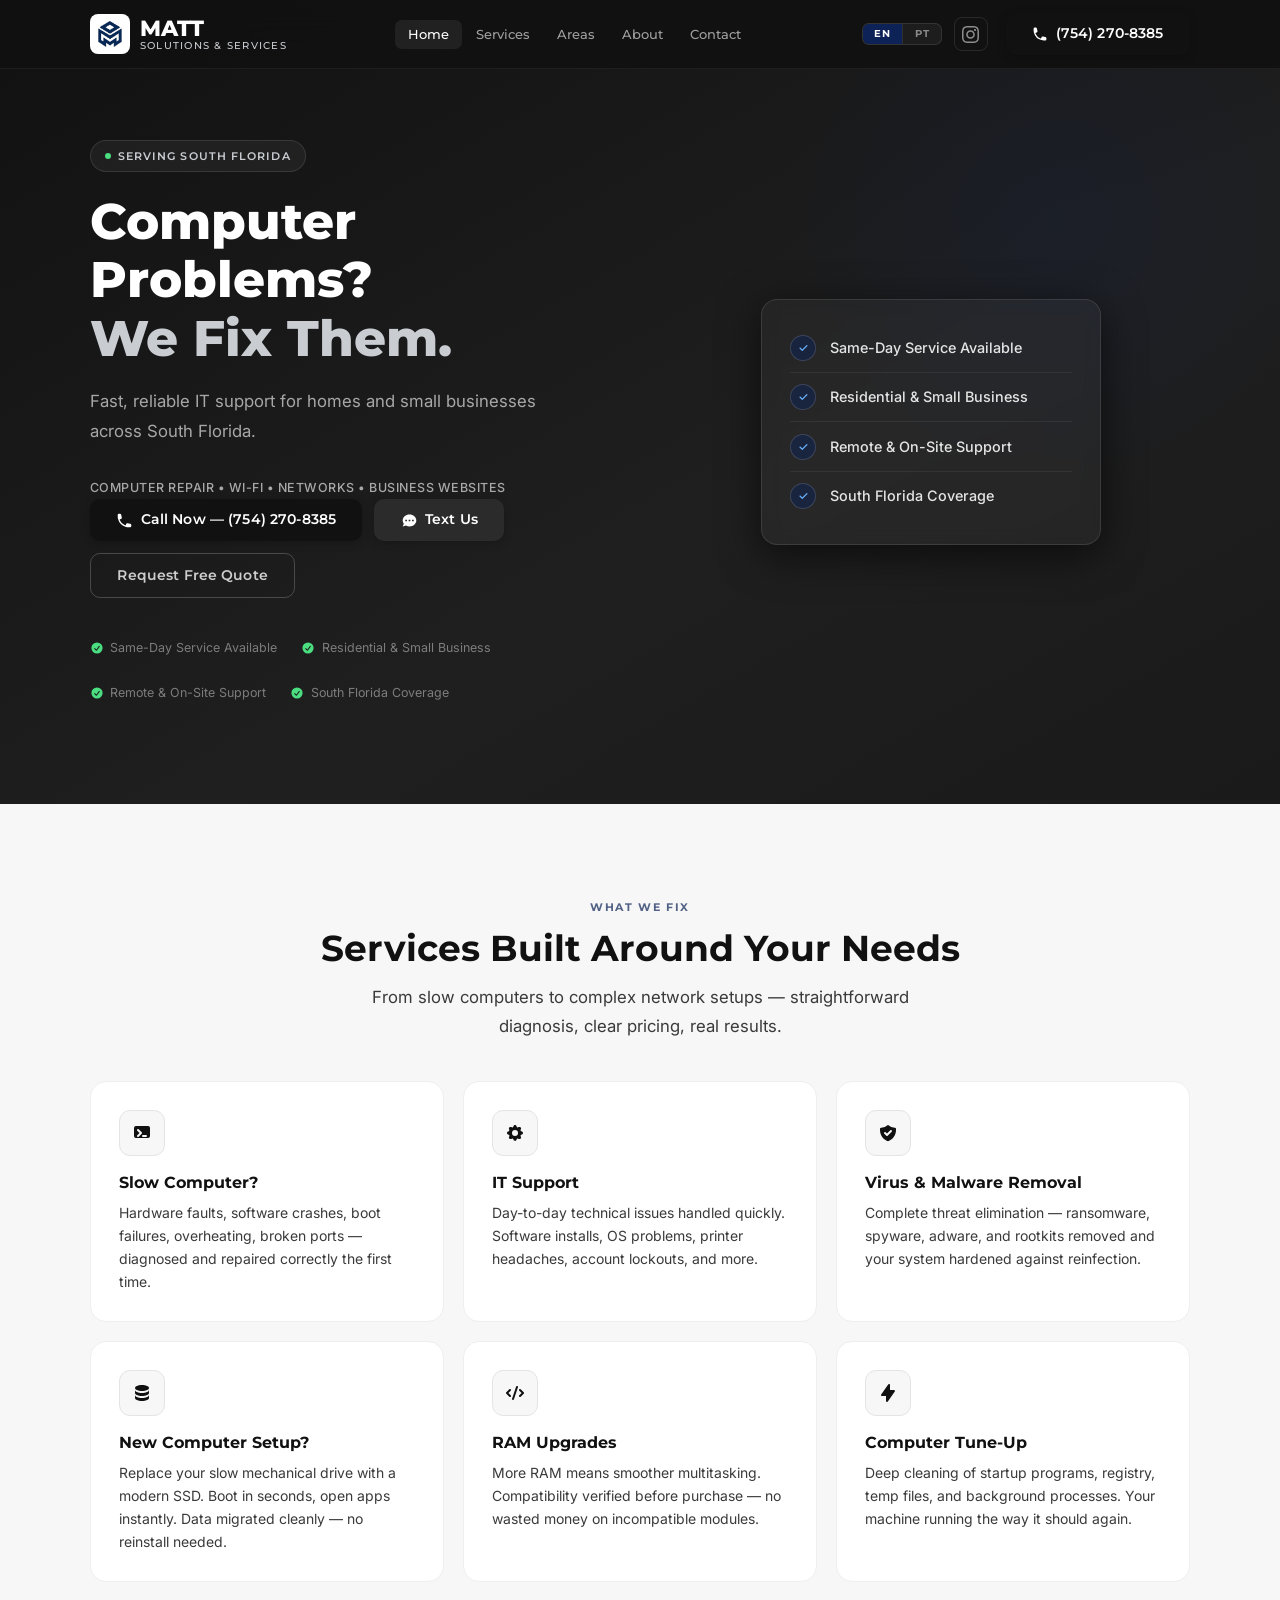
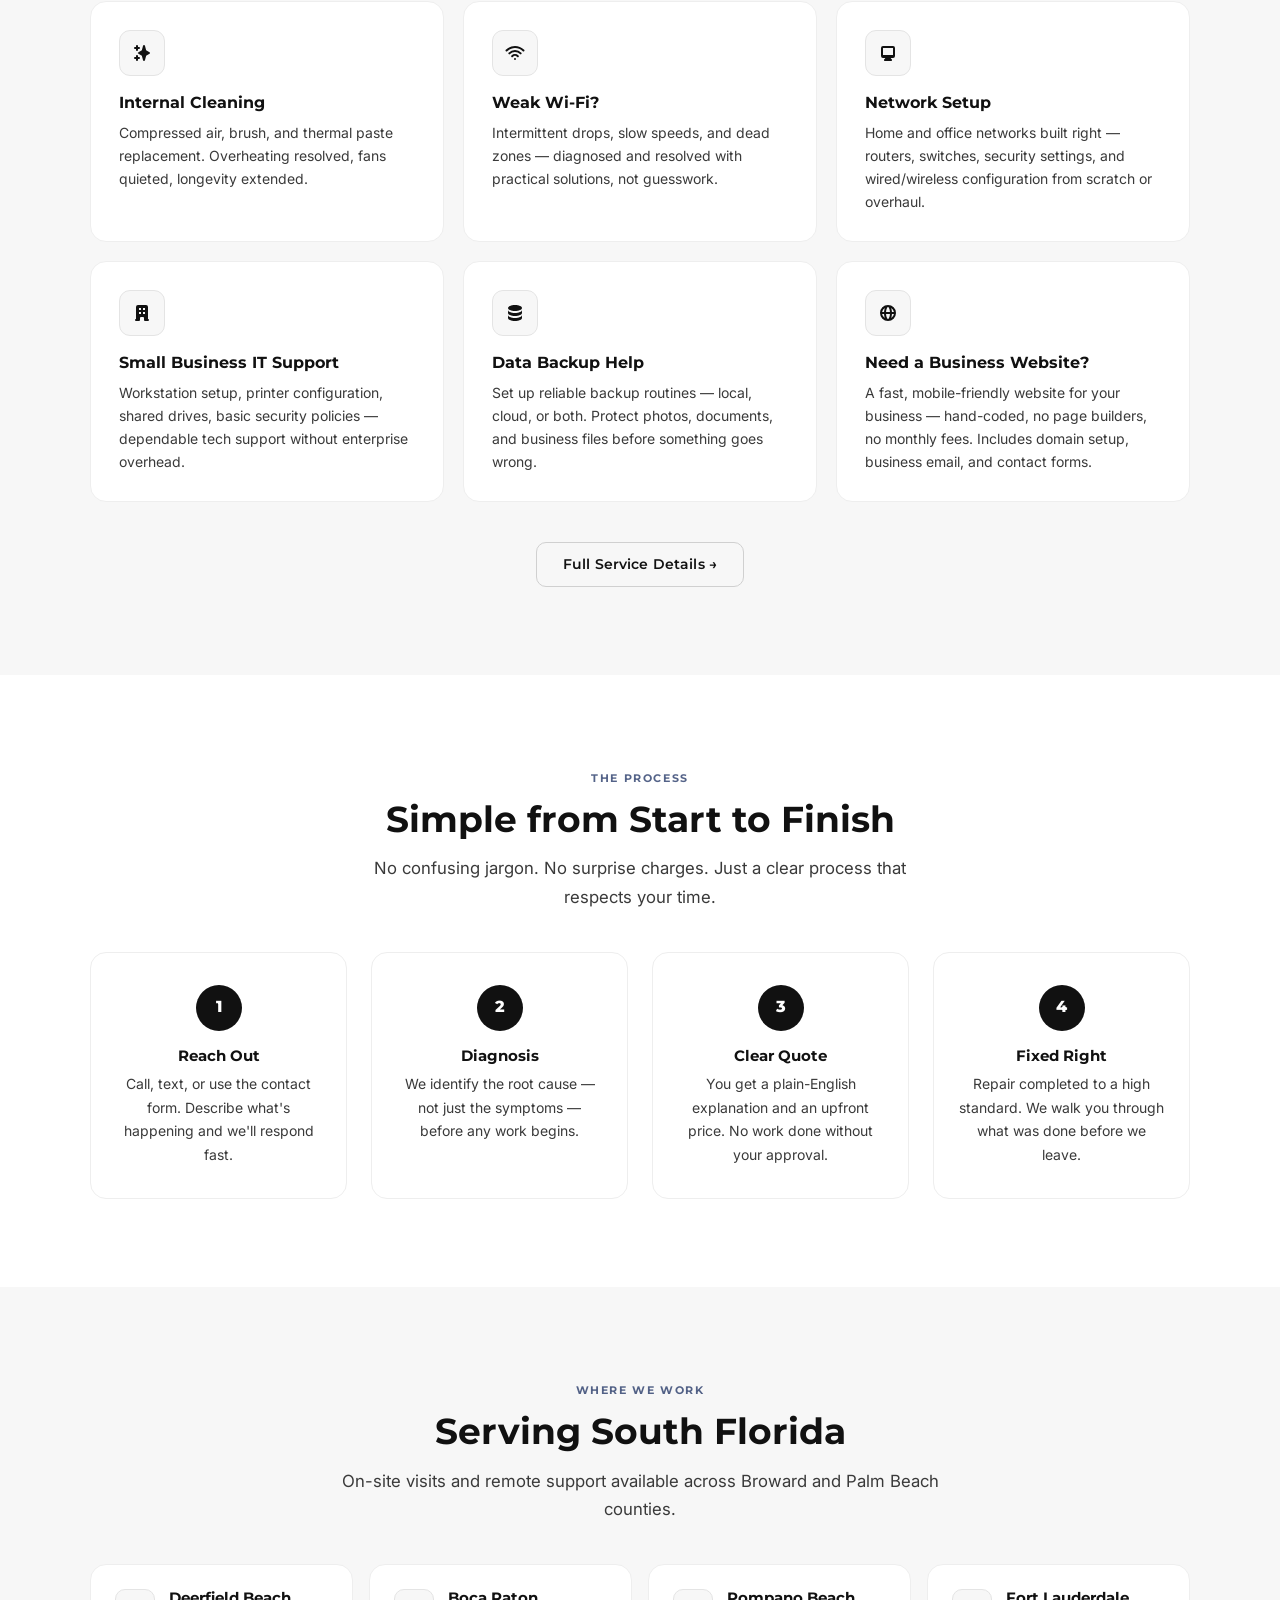
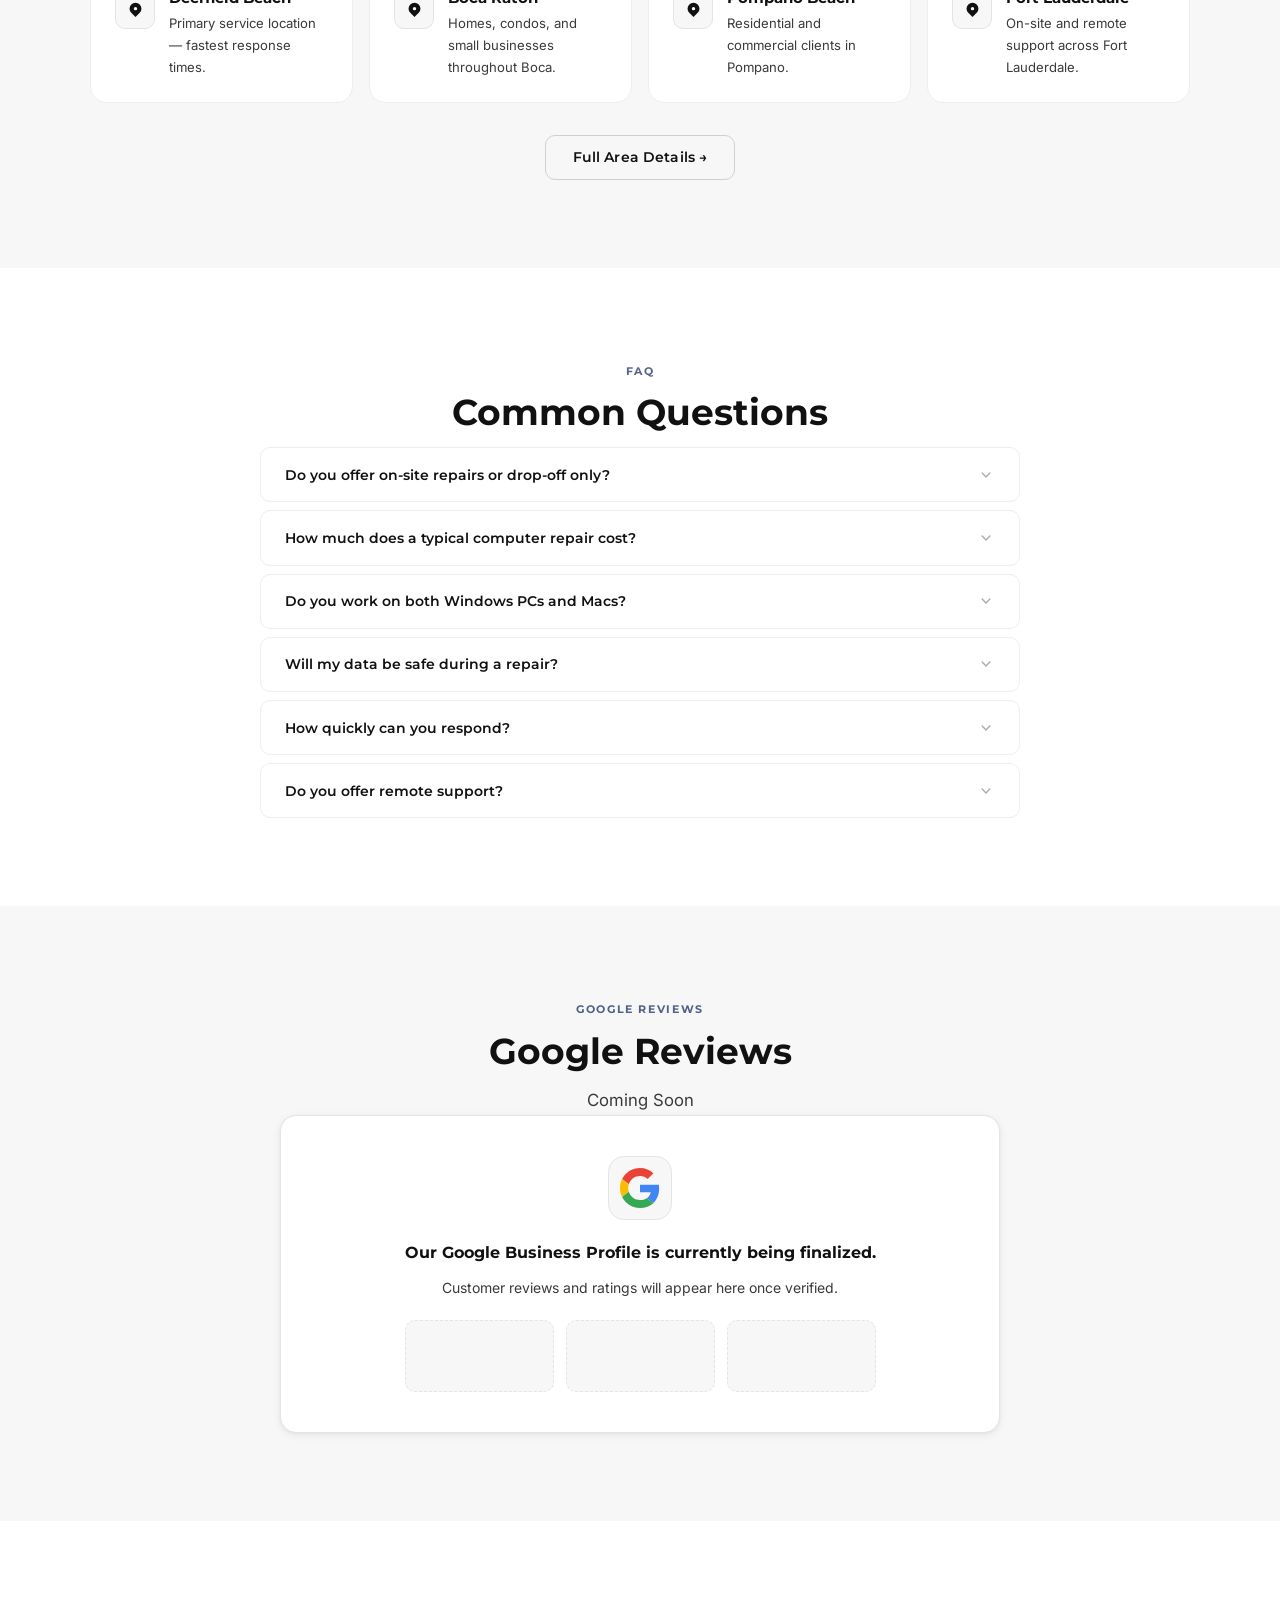
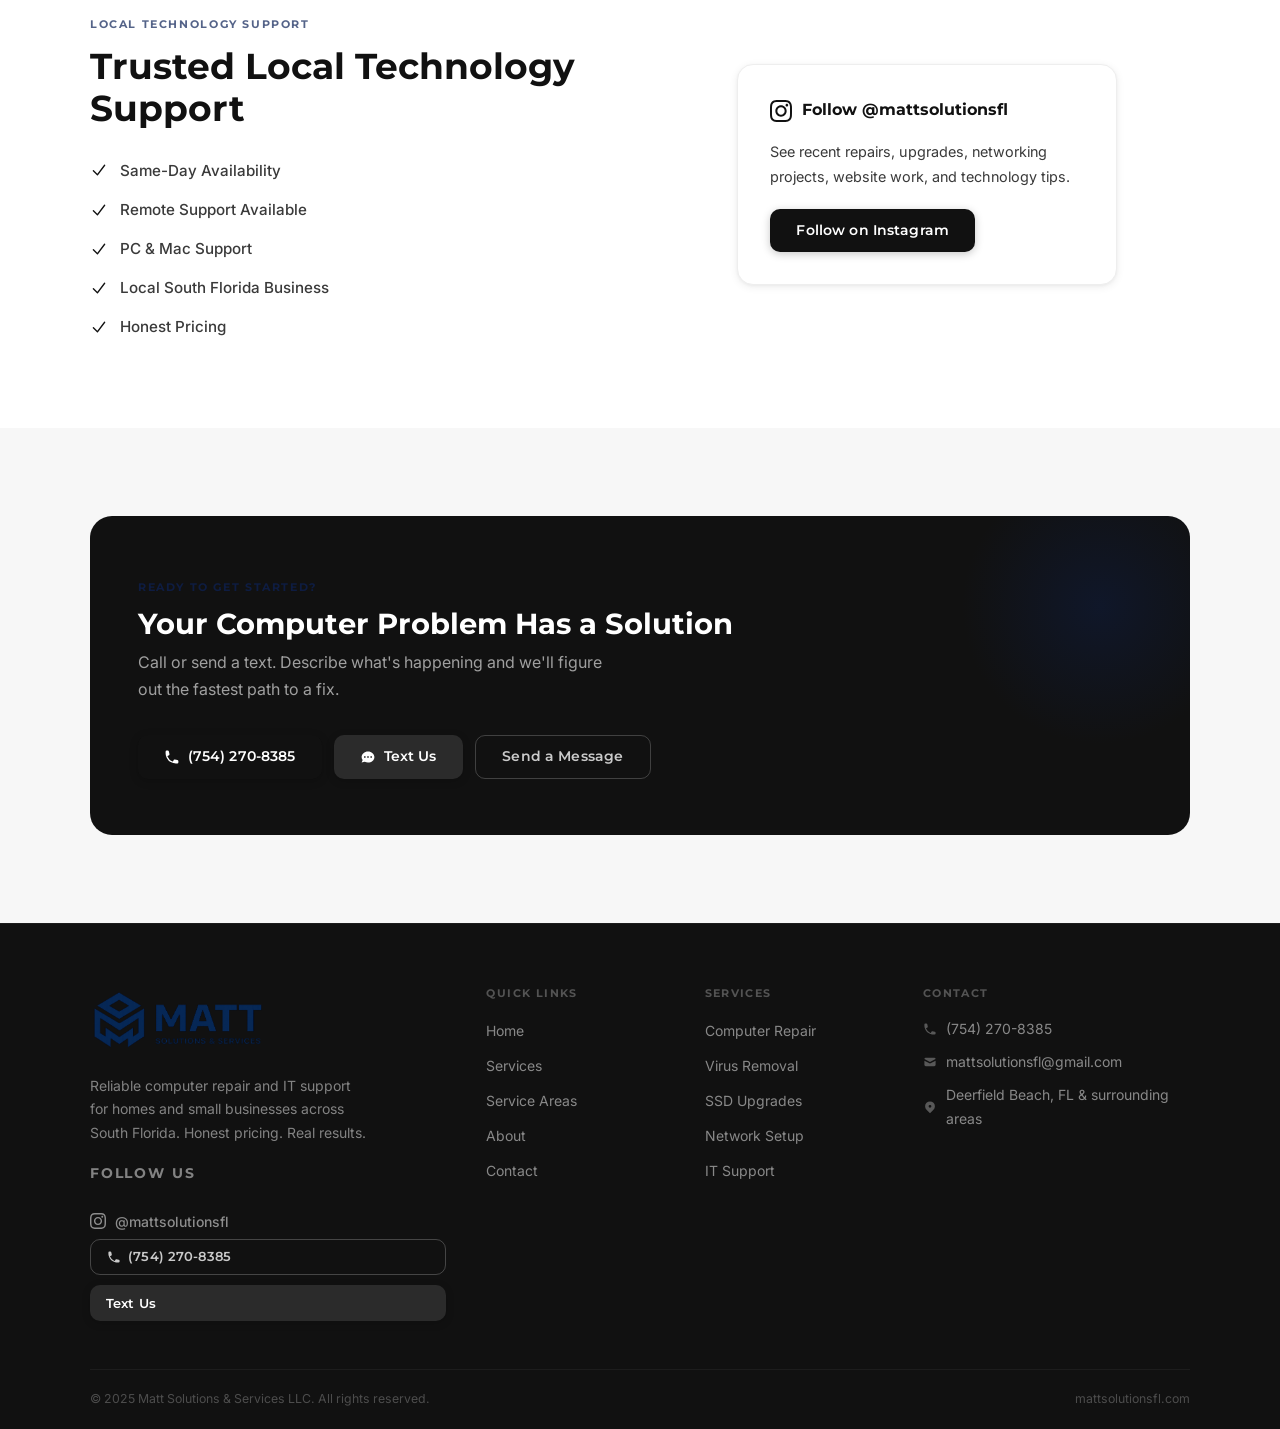
==== index.html @ bb58109c "Remove all Google Business links and review buttons site-wide - Removed google.com/maps/search revie" ====
<!DOCTYPE html>
<html lang="en">
<head>
  <meta charset="UTF-8" />
  <meta name="viewport" content="width=device-width, initial-scale=1.0" />
  <title>Matt Solutions & Services LLC | Computer Repair & IT Support — South Florida</title>
  <meta name="description" content="Professional computer repair, IT support, virus removal, SSD upgrades, and network setup in Deerfield Beach, Boca Raton, Pompano Beach, and Fort Lauderdale. Call (754) 270-8385." />
  <meta name="keywords" content="computer repair Deerfield Beach, IT support Boca Raton, virus removal Pompano Beach, computer fix Fort Lauderdale, South Florida IT" />
  <link rel="canonical" href="https://mattsolutionsfl.com/" />
  <link rel="alternate" hreflang="en" href="https://mattsolutionsfl.com/" />
  <link rel="alternate" hreflang="pt-BR" href="https://mattsolutionsfl.com/index-pt.html" />
  <link rel="alternate" hreflang="x-default" href="https://mattsolutionsfl.com/" />

  <!-- Open Graph -->
  <meta property="og:type" content="website" />
  <meta property="og:title" content="Matt Solutions & Services LLC | Computer Repair & IT Support" />
  <meta property="og:description" content="Fast, reliable computer repair and IT support across South Florida. No fix, no fee. Call (754) 270-8385." />
  <meta property="og:url" content="https://mattsolutionsfl.com/" />
  <meta property="og:site_name" content="Matt Solutions & Services LLC" />
  <meta property="og:image" content="https://mattsolutionsfl.com/og-image.jpg" />
  <meta name="twitter:card" content="summary_large_image" />
  <meta name="twitter:title" content="Matt Solutions & Services LLC | Computer Repair & IT Support" />
  <meta name="twitter:description" content="Fast, reliable computer repair and IT support across South Florida." />

      <!-- Google Fonts -->
    <link rel="preconnect" href="https://fonts.googleapis.com">
    <link rel="preconnect" href="https://fonts.gstatic.com" crossorigin>
    <link href="https://fonts.googleapis.com/css2?family=Montserrat:wght@400;500;600;700;800&family=Inter:wght@300;400;500;600&display=swap" rel="stylesheet">
    <!-- Favicon -->
    <link rel="icon" href="favicon.svg" type="image/svg+xml">
    <link rel="icon" href="logo.png" sizes="any" type="image/png">
    <link rel="apple-touch-icon" href="logo.png">
    <link rel="stylesheet" href="styles.css" />

  <!-- JSON-LD LocalBusiness Schema -->
  <script type="application/ld+json">
  {
    "@context": "https://schema.org",
    "@type": "LocalBusiness",
    "name": "Matt Solutions & Services LLC",
    "url": "https://mattsolutionsfl.com",
    "telephone": "+17542708385",
    "email": "mattsolutionsfl@gmail.com",
    "description": "Professional computer repair, IT support, virus removal, SSD & RAM upgrades, network setup, and small business IT support across South Florida.",
    "areaServed": [
      {"@type": "City", "name": "Deerfield Beach", "containedIn": {"@type": "State", "name": "Florida"}},
      {"@type": "City", "name": "Boca Raton",      "containedIn": {"@type": "State", "name": "Florida"}},
      {"@type": "City", "name": "Pompano Beach",   "containedIn": {"@type": "State", "name": "Florida"}},
      {"@type": "City", "name": "Fort Lauderdale", "containedIn": {"@type": "State", "name": "Florida"}}
    ],
    "serviceType": ["Computer Repair", "IT Support", "Virus Removal", "SSD Upgrades", "Network Setup"],
    "priceRange": "$$",
    "sameAs": []
  }
  </script>
</head>
<body>

<!-- ===== NAVBAR ===== -->
<nav class="navbar">
  <div class="container">
    <div class="nav-inner">
      <a href="index.html" class="nav-logo">
        <div class="brand-lockup">
          <img src="logo-icon.png" alt="Matt Solutions icon" class="brand-icon" loading="eager">
          <div class="brand-text">
            <span class="brand-primary">MATT</span>
            <span class="brand-secondary">Solutions &amp; Services</span>
          </div>
        </div>
      </a>
      <ul class="nav-links">
        <li><a href="index.html">Home</a></li>
        <li><a href="services.html">Services</a></li>
        <li><a href="service-areas.html">Areas</a></li>
        <li><a href="about.html">About</a></li>
        <li><a href="contact.html">Contact</a></li>
      </ul>
    <div class="lang-switcher">
        <a href="index.html" class="lang-btn active">EN</a>
        <a href="index-pt.html" class="lang-btn">PT</a>
      </div>
      <a href="https://instagram.com/mattsolutionsfl" target="_blank" rel="noopener" class="nav-ig-btn" aria-label="Instagram">
        <svg xmlns="http://www.w3.org/2000/svg" viewBox="0 0 24 24" fill="currentColor" width="17" height="17"><path d="M12 2.163c3.204 0 3.584.012 4.85.07 3.252.148 4.771 1.691 4.919 4.919.058 1.265.069 1.645.069 4.849 0 3.205-.012 3.584-.069 4.849-.149 3.225-1.664 4.771-4.919 4.919-1.266.058-1.644.07-4.85.07-3.204 0-3.584-.012-4.849-.07-3.26-.149-4.771-1.699-4.919-4.92-.058-1.265-.07-1.644-.07-4.849 0-3.204.013-3.583.07-4.849.149-3.227 1.664-4.771 4.919-4.919 1.266-.057 1.645-.069 4.849-.069zm0-2.163c-3.259 0-3.667.014-4.947.072-4.358.2-6.78 2.618-6.98 6.98-.059 1.281-.073 1.689-.073 4.948 0 3.259.014 3.668.072 4.948.2 4.358 2.618 6.78 6.98 6.98 1.281.058 1.689.072 4.948.072 3.259 0 3.668-.014 4.948-.072 4.354-.2 6.782-2.618 6.979-6.98.059-1.28.073-1.689.073-4.948 0-3.259-.014-3.667-.072-4.947-.196-4.354-2.617-6.78-6.979-6.98-1.281-.059-1.69-.073-4.949-.073zm0 5.838c-3.403 0-6.162 2.759-6.162 6.162s2.759 6.163 6.162 6.163 6.162-2.759 6.162-6.163c0-3.403-2.759-6.162-6.162-6.162zm0 10.162c-2.209 0-4-1.79-4-4 0-2.209 1.791-4 4-4s4 1.791 4 4c0 2.21-1.791 4-4 4zm6.406-11.845c-.796 0-1.441.645-1.441 1.44s.645 1.44 1.441 1.44c.795 0 1.439-.645 1.439-1.44s-.644-1.44-1.439-1.44z"/></svg>
      </a>
      <a href="tel:+17542708385" class="btn btn-primary nav-cta">
        <svg xmlns="http://www.w3.org/2000/svg" viewBox="0 0 20 20" fill="currentColor" width="16" height="16"><path fill-rule="evenodd" d="M2 3.5A1.5 1.5 0 013.5 2h1.148a1.5 1.5 0 011.465 1.175l.716 3.223a1.5 1.5 0 01-1.052 1.767l-.933.267c-.41.117-.643.555-.48.95a11.542 11.542 0 006.254 6.254c.395.163.833-.07.95-.48l.267-.933a1.5 1.5 0 011.767-1.052l3.223.716A1.5 1.5 0 0118 15.352V16.5a1.5 1.5 0 01-1.5 1.5H15c-1.149 0-2.263-.15-3.326-.43A13.022 13.022 0 012.43 8.326 13.019 13.019 0 012 5V3.5z" clip-rule="evenodd" /></svg>
        (754) 270-8385
      </a>
      <div class="nav-flags" role="navigation" aria-label="Language switcher">
        <a href="index.html" class="nav-flag nav-flag-active" aria-label="English" aria-current="page">🇺🇸</a>
        <a href="index-pt.html" class="nav-flag" aria-label="Portuguese" >🇧🇷</a>
      </div>
      <button class="nav-hamburger" aria-label="Toggle menu">
        <span></span><span></span><span></span>
      </button>
    </div>
  </div>
  <nav class="nav-mobile">
    <a href="index.html">Home</a>
    <a href="services.html">Services</a>
    <a href="service-areas.html">Service Areas</a>
    <a href="about.html">About</a>
    <a href="contact.html">Contact</a>
    <a href="tel:+17542708385" class="btn btn-primary">Call (754) 270-8385</a>
  </nav>
</nav>

<!-- ===== HERO ===== -->
<section class="hero">
  <div class="container">
    <div class="hero-grid">
      <div>
        <div class="hero-badge">Serving South Florida</div>
        <h1 class="hero-title">Computer Problems?<br><em>We Fix Them.</em></h1>
        <p class="hero-sub">Fast, reliable IT support for homes and small businesses across South Florida.</p>
        <p class="hero-service-line">Computer Repair &bull; Wi-Fi &bull; Networks &bull; Business Websites</p>
        <div class="hero-actions">
          <a href="tel:+17542708385" class="btn btn-primary">
            <svg xmlns="http://www.w3.org/2000/svg" viewBox="0 0 20 20" fill="currentColor" width="17" height="17"><path fill-rule="evenodd" d="M2 3.5A1.5 1.5 0 013.5 2h1.148a1.5 1.5 0 011.465 1.175l.716 3.223a1.5 1.5 0 01-1.052 1.767l-.933.267c-.41.117-.643.555-.48.95a11.542 11.542 0 006.254 6.254c.395.163.833-.07.95-.48l.267-.933a1.5 1.5 0 011.767-1.052l3.223.716A1.5 1.5 0 0118 15.352V16.5a1.5 1.5 0 01-1.5 1.5H15c-1.149 0-2.263-.15-3.326-.43A13.022 13.022 0 012.43 8.326 13.019 13.019 0 012 5V3.5z" clip-rule="evenodd" /></svg>
            Call Now — (754) 270-8385
          </a>
          <a href="sms:+17542708385" class="btn btn-sms">
            <svg xmlns="http://www.w3.org/2000/svg" viewBox="0 0 20 20" fill="currentColor" width="17" height="17"><path fill-rule="evenodd" d="M18 10c0 3.866-3.582 7-8 7a8.841 8.841 0 01-4.083-.98L2 17l1.338-3.123C2.493 12.767 2 11.434 2 10c0-3.866 3.582-7 8-7s8 3.134 8 7zM7 9H5v2h2V9zm8 0h-2v2h2V9zM9 9h2v2H9V9z" clip-rule="evenodd" /></svg>
            Text Us
          </a>
          <a href="contact.html" class="btn btn-outline">Request Free Quote</a>
        </div>
        <div class="hero-trust">
          <div class="trust-item"><svg xmlns="http://www.w3.org/2000/svg" viewBox="0 0 20 20" fill="currentColor"><path fill-rule="evenodd" d="M10 18a8 8 0 100-16 8 8 0 000 16zm3.857-9.809a.75.75 0 00-1.214-.882l-3.483 4.79-1.88-1.88a.75.75 0 10-1.06 1.061l2.5 2.5a.75.75 0 001.137-.089l4-5.5z" clip-rule="evenodd" /></svg>Same-Day Service Available</div>
          <div class="trust-item"><svg xmlns="http://www.w3.org/2000/svg" viewBox="0 0 20 20" fill="currentColor"><path fill-rule="evenodd" d="M10 18a8 8 0 100-16 8 8 0 000 16zm3.857-9.809a.75.75 0 00-1.214-.882l-3.483 4.79-1.88-1.88a.75.75 0 10-1.06 1.061l2.5 2.5a.75.75 0 001.137-.089l4-5.5z" clip-rule="evenodd" /></svg>Residential &amp; Small Business</div>
          <div class="trust-item"><svg xmlns="http://www.w3.org/2000/svg" viewBox="0 0 20 20" fill="currentColor"><path fill-rule="evenodd" d="M10 18a8 8 0 100-16 8 8 0 000 16zm3.857-9.809a.75.75 0 00-1.214-.882l-3.483 4.79-1.88-1.88a.75.75 0 10-1.06 1.061l2.5 2.5a.75.75 0 001.137-.089l4-5.5z" clip-rule="evenodd" /></svg>Remote &amp; On-Site Support</div>
          <div class="trust-item"><svg xmlns="http://www.w3.org/2000/svg" viewBox="0 0 20 20" fill="currentColor"><path fill-rule="evenodd" d="M10 18a8 8 0 100-16 8 8 0 000 16zm3.857-9.809a.75.75 0 00-1.214-.882l-3.483 4.79-1.88-1.88a.75.75 0 10-1.06 1.061l2.5 2.5a.75.75 0 001.137-.089l4-5.5z" clip-rule="evenodd" /></svg>South Florida Coverage</div>
        </div>
      </div>

      <!-- Visual Panel -->
      <div class="hero-visual">
        <div class="hero-trust-panel">
          <div class="htp-item"><span class="htp-check">✓</span><span>Same-Day Service Available</span></div>
          <div class="htp-item"><span class="htp-check">✓</span><span>Residential &amp; Small Business</span></div>
          <div class="htp-item"><span class="htp-check">✓</span><span>Remote &amp; On-Site Support</span></div>
          <div class="htp-item"><span class="htp-check">✓</span><span>South Florida Coverage</span></div>
        </div>
      </div>
  </div>
</section>

<!-- ===== SERVICES OVERVIEW ===== -->
<section class="section section-alt" id="services">
  <div class="container">
    <div class="center">
      <div class="section-label">What We Fix</div>
      <h2 class="section-title">Services Built Around Your Needs</h2>
      <p class="section-sub">From slow computers to complex network setups — straightforward diagnosis, clear pricing, real results.</p>
    </div>
    <div class="services-grid">

      <div class="service-card">
        <div class="service-icon">
          <svg xmlns="http://www.w3.org/2000/svg" viewBox="0 0 20 20" fill="currentColor"><path fill-rule="evenodd" d="M2 5a2 2 0 012-2h12a2 2 0 012 2v8a2 2 0 01-2 2H4a2 2 0 01-2-2V5zm3.293 1.293a1 1 0 011.414 0l3 3a1 1 0 010 1.414l-3 3a1 1 0 01-1.414-1.414L7.586 10 5.293 7.707a1 1 0 010-1.414zM11 12a1 1 0 100 2h3a1 1 0 100-2h-3z" clip-rule="evenodd" /></svg>
        </div>
        <h3>Slow Computer?</h3>
        <p>Hardware faults, software crashes, boot failures, overheating, broken ports — diagnosed and repaired correctly the first time.</p>
      </div>

      <div class="service-card">
        <div class="service-icon">
          <svg xmlns="http://www.w3.org/2000/svg" viewBox="0 0 20 20" fill="currentColor"><path fill-rule="evenodd" d="M11.49 3.17c-.38-1.56-2.6-1.56-2.98 0a1.532 1.532 0 01-2.286.948c-1.372-.836-2.942.734-2.106 2.106.54.886.061 2.042-.947 2.287-1.561.379-1.561 2.6 0 2.978a1.532 1.532 0 01.947 2.287c-.836 1.372.734 2.942 2.106 2.106a1.532 1.532 0 012.287.947c.379 1.561 2.6 1.561 2.978 0a1.533 1.533 0 012.287-.947c1.372.836 2.942-.734 2.106-2.106a1.533 1.533 0 01.947-2.287c1.561-.379 1.561-2.6 0-2.978a1.532 1.532 0 01-.947-2.287c.836-1.372-.734-2.942-2.106-2.106a1.532 1.532 0 01-2.287-.947zM10 13a3 3 0 100-6 3 3 0 000 6z" clip-rule="evenodd" /></svg>
        </div>
        <h3>IT Support</h3>
        <p>Day-to-day technical issues handled quickly. Software installs, OS problems, printer headaches, account lockouts, and more.</p>
      </div>

      <div class="service-card">
        <div class="service-icon">
          <svg xmlns="http://www.w3.org/2000/svg" viewBox="0 0 20 20" fill="currentColor"><path fill-rule="evenodd" d="M2.166 4.999A11.954 11.954 0 0010 1.944 11.954 11.954 0 0017.834 5c.11.65.166 1.32.166 2.001 0 5.225-3.34 9.67-8 11.317C5.34 16.67 2 12.225 2 7c0-.682.057-1.35.166-2.001zm11.541 3.708a1 1 0 00-1.414-1.414L9 10.586 7.707 9.293a1 1 0 00-1.414 1.414l2 2a1 1 0 001.414 0l4-4z" clip-rule="evenodd" /></svg>
        </div>
        <h3>Virus & Malware Removal</h3>
        <p>Complete threat elimination — ransomware, spyware, adware, and rootkits removed and your system hardened against reinfection.</p>
      </div>

      <div class="service-card">
        <div class="service-icon">
          <svg xmlns="http://www.w3.org/2000/svg" viewBox="0 0 20 20" fill="currentColor"><path d="M3 12v3c0 1.657 3.134 3 7 3s7-1.343 7-3v-3c0 1.657-3.134 3-7 3s-7-1.343-7-3z"/><path d="M3 7v3c0 1.657 3.134 3 7 3s7-1.343 7-3V7c0 1.657-3.134 3-7 3S3 8.657 3 7z"/><path d="M17 5c0 1.657-3.134 3-7 3S3 6.657 3 5s3.134-3 7-3 7 1.343 7 3z"/></svg>
        </div>
        <h3>New Computer Setup?</h3>
        <p>Replace your slow mechanical drive with a modern SSD. Boot in seconds, open apps instantly. Data migrated cleanly — no reinstall needed.</p>
      </div>

      <div class="service-card">
        <div class="service-icon">
          <svg xmlns="http://www.w3.org/2000/svg" viewBox="0 0 20 20" fill="currentColor"><path fill-rule="evenodd" d="M12.316 3.051a1 1 0 01.633 1.265l-4 12a1 1 0 11-1.898-.632l4-12a1 1 0 011.265-.633zM5.707 6.293a1 1 0 010 1.414L3.414 10l2.293 2.293a1 1 0 11-1.414 1.414l-3-3a1 1 0 010-1.414l3-3a1 1 0 011.414 0zm8.586 0a1 1 0 011.414 0l3 3a1 1 0 010 1.414l-3 3a1 1 0 11-1.414-1.414L16.586 10l-2.293-2.293a1 1 0 010-1.414z" clip-rule="evenodd" /></svg>
        </div>
        <h3>RAM Upgrades</h3>
        <p>More RAM means smoother multitasking. Compatibility verified before purchase — no wasted money on incompatible modules.</p>
      </div>

      <div class="service-card">
        <div class="service-icon">
          <svg xmlns="http://www.w3.org/2000/svg" viewBox="0 0 20 20" fill="currentColor"><path fill-rule="evenodd" d="M11.3 1.046A1 1 0 0112 2v5h4a1 1 0 01.82 1.573l-7 10A1 1 0 018 18v-5H4a1 1 0 01-.82-1.573l7-10a1 1 0 011.12-.38z" clip-rule="evenodd" /></svg>
        </div>
        <h3>Computer Tune-Up</h3>
        <p>Deep cleaning of startup programs, registry, temp files, and background processes. Your machine running the way it should again.</p>
      </div>

      <div class="service-card">
        <div class="service-icon">
          <svg xmlns="http://www.w3.org/2000/svg" viewBox="0 0 20 20" fill="currentColor"><path fill-rule="evenodd" d="M5 2a1 1 0 011 1v1h1a1 1 0 010 2H6v1a1 1 0 01-2 0V6H3a1 1 0 010-2h1V3a1 1 0 011-1zm0 10a1 1 0 011 1v1h1a1 1 0 110 2H6v1a1 1 0 11-2 0v-1H3a1 1 0 110-2h1v-1a1 1 0 011-1zM12 2a1 1 0 01.967.744L14.146 7.2 17.5 9.134a1 1 0 010 1.732l-3.354 1.935-1.18 4.455a1 1 0 01-1.933 0L9.854 12.8 6.5 10.866a1 1 0 010-1.732l3.354-1.935 1.18-4.455A1 1 0 0112 2z" clip-rule="evenodd" /></svg>
        </div>
        <h3>Internal Cleaning</h3>
        <p>Compressed air, brush, and thermal paste replacement. Overheating resolved, fans quieted, longevity extended.</p>
      </div>

      <div class="service-card">
        <div class="service-icon">
          <svg xmlns="http://www.w3.org/2000/svg" viewBox="0 0 20 20" fill="currentColor"><path fill-rule="evenodd" d="M17.778 8.222c-4.296-4.296-11.26-4.296-15.556 0A1 1 0 01.808 6.808c5.084-5.084 13.3-5.084 18.384 0a1 1 0 01-1.414 1.414zM14.95 11.05a7 7 0 00-9.9 0 1 1 0 01-1.414-1.414 9 9 0 0112.728 0 1 1 0 01-1.414 1.414zM12.12 13.88a3 3 0 00-4.242 0 1 1 0 01-1.415-1.415 5 5 0 017.072 0 1 1 0 01-1.415 1.415zM10 17a1 1 0 100-2 1 1 0 000 2z" clip-rule="evenodd" /></svg>
        </div>
        <h3>Weak Wi-Fi?</h3>
        <p>Intermittent drops, slow speeds, and dead zones — diagnosed and resolved with practical solutions, not guesswork.</p>
      </div>

      <div class="service-card">
        <div class="service-icon">
          <svg xmlns="http://www.w3.org/2000/svg" viewBox="0 0 20 20" fill="currentColor"><path fill-rule="evenodd" d="M3 5a2 2 0 012-2h10a2 2 0 012 2v8a2 2 0 01-2 2h-2.22l.123.489.804.804A1 1 0 0113 18H7a1 1 0 01-.707-1.707l.804-.804L7.22 15H5a2 2 0 01-2-2V5zm5.771 7H5V5h10v7H8.771z" clip-rule="evenodd" /></svg>
        </div>
        <h3>Network Setup</h3>
        <p>Home and office networks built right — routers, switches, security settings, and wired/wireless configuration from scratch or overhaul.</p>
      </div>

      <div class="service-card">
        <div class="service-icon">
          <svg xmlns="http://www.w3.org/2000/svg" viewBox="0 0 20 20" fill="currentColor"><path fill-rule="evenodd" d="M4 4a2 2 0 012-2h8a2 2 0 012 2v12a1 1 0 110 2h-3a1 1 0 01-1-1v-2a1 1 0 00-1-1H9a1 1 0 00-1 1v2a1 1 0 01-1 1H4a1 1 0 110-2V4zm3 1h2v2H7V5zm2 4H7v2h2V9zm2-4h2v2h-2V5zm2 4h-2v2h2V9z" clip-rule="evenodd" /></svg>
        </div>
        <h3>Small Business IT Support</h3>
        <p>Workstation setup, printer configuration, shared drives, basic security policies — dependable tech support without enterprise overhead.</p>
      </div>

      <div class="service-card">
        <div class="service-icon">
          <svg xmlns="http://www.w3.org/2000/svg" viewBox="0 0 20 20" fill="currentColor"><path d="M3 12v3c0 1.657 3.134 3 7 3s7-1.343 7-3v-3c0 1.657-3.134 3-7 3s-7-1.343-7-3z"/><path d="M3 7v3c0 1.657 3.134 3 7 3s7-1.343 7-3V7c0 1.657-3.134 3-7 3S3 8.657 3 7z"/><path d="M17 5c0 1.657-3.134 3-7 3S3 6.657 3 5s3.134-3 7-3 7 1.343 7 3z"/></svg>
        </div>
        <h3>Data Backup Help</h3>
        <p>Set up reliable backup routines — local, cloud, or both. Protect photos, documents, and business files before something goes wrong.</p>
      </div>

      <div class="service-card">
        <div class="service-icon">
          <svg xmlns="http://www.w3.org/2000/svg" viewBox="0 0 20 20" fill="currentColor"><path fill-rule="evenodd" d="M4.083 9h1.946c.089-1.546.383-2.97.837-4.118A6.004 6.004 0 004.083 9zM10 2a8 8 0 100 16A8 8 0 0010 2zm0 2c-.076 0-.232.032-.465.262-.238.234-.497.623-.737 1.182-.389.907-.673 2.142-.766 3.556h3.936c-.093-1.414-.377-2.649-.766-3.556-.24-.56-.5-.948-.737-1.182C10.232 4.032 10.076 4 10 4zm3.971 5c-.089-1.546-.383-2.97-.837-4.118A6.004 6.004 0 0115.917 9h-1.946zm-2.003 2H8.032c.093 1.414.377 2.649.766 3.556.24.56.5.948.737 1.182.233.23.389.262.465.262.076 0 .232-.032.465-.262.238-.234.498-.623.737-1.182.389-.907.673-2.142.766-3.556zm1.166 4.118c.454-1.147.748-2.572.837-4.118h1.946a6.004 6.004 0 01-2.783 4.118zm-6.268 0C6.412 13.97 6.118 12.546 6.03 11H4.083a6.004 6.004 0 002.783 4.118z" clip-rule="evenodd" /></svg>
        </div>
        <h3>Need a Business Website?</h3>
        <p>A fast, mobile-friendly website for your business — hand-coded, no page builders, no monthly fees. Includes domain setup, business email, and contact forms.</p>
      </div>

    </div>
    <div style="text-align:center; margin-top: 2.5rem;">
      <a href="services.html" class="btn btn-outline">Full Service Details →</a>
    </div>
  </div>
</section>

<!-- ===== HOW IT WORKS ===== -->
<section class="section" id="process">
  <div class="container">
    <div class="center">
      <div class="section-label">The Process</div>
      <h2 class="section-title">Simple from Start to Finish</h2>
      <p class="section-sub">No confusing jargon. No surprise charges. Just a clear process that respects your time.</p>
    </div>
    <div class="process-grid">
      <div class="process-step">
        <div class="process-num">1</div>
        <h3>Reach Out</h3>
        <p>Call, text, or use the contact form. Describe what's happening and we'll respond fast.</p>
      </div>
      <div class="process-step">
        <div class="process-num">2</div>
        <h3>Diagnosis</h3>
        <p>We identify the root cause — not just the symptoms — before any work begins.</p>
      </div>
      <div class="process-step">
        <div class="process-num">3</div>
        <h3>Clear Quote</h3>
        <p>You get a plain-English explanation and an upfront price. No work done without your approval.</p>
      </div>
      <div class="process-step">
        <div class="process-num">4</div>
        <h3>Fixed Right</h3>
        <p>Repair completed to a high standard. We walk you through what was done before we leave.</p>
      </div>
    </div>
  </div>
</section>

<!-- ===== SERVICE AREAS TEASER ===== -->
<section class="section section-alt" id="areas">
  <div class="container">
    <div class="center">
      <div class="section-label">Where We Work</div>
      <h2 class="section-title">Serving South Florida</h2>
      <p class="section-sub">On-site visits and remote support available across Broward and Palm Beach counties.</p>
    </div>
    <div class="areas-grid">
      <div class="area-card">
        <div class="area-icon">
          <svg xmlns="http://www.w3.org/2000/svg" viewBox="0 0 20 20" fill="currentColor"><path fill-rule="evenodd" d="M5.05 4.05a7 7 0 119.9 9.9L10 18.9l-4.95-4.95a7 7 0 010-9.9zM10 11a2 2 0 100-4 2 2 0 000 4z" clip-rule="evenodd" /></svg>
        </div>
        <div>
          <h3>Deerfield Beach</h3>
          <p>Primary service location — fastest response times.</p>
        </div>
      </div>
      <div class="area-card">
        <div class="area-icon">
          <svg xmlns="http://www.w3.org/2000/svg" viewBox="0 0 20 20" fill="currentColor"><path fill-rule="evenodd" d="M5.05 4.05a7 7 0 119.9 9.9L10 18.9l-4.95-4.95a7 7 0 010-9.9zM10 11a2 2 0 100-4 2 2 0 000 4z" clip-rule="evenodd" /></svg>
        </div>
        <div>
          <h3>Boca Raton</h3>
          <p>Homes, condos, and small businesses throughout Boca.</p>
        </div>
      </div>
      <div class="area-card">
        <div class="area-icon">
          <svg xmlns="http://www.w3.org/2000/svg" viewBox="0 0 20 20" fill="currentColor"><path fill-rule="evenodd" d="M5.05 4.05a7 7 0 119.9 9.9L10 18.9l-4.95-4.95a7 7 0 010-9.9zM10 11a2 2 0 100-4 2 2 0 000 4z" clip-rule="evenodd" /></svg>
        </div>
        <div>
          <h3>Pompano Beach</h3>
          <p>Residential and commercial clients in Pompano.</p>
        </div>
      </div>
      <div class="area-card">
        <div class="area-icon">
          <svg xmlns="http://www.w3.org/2000/svg" viewBox="0 0 20 20" fill="currentColor"><path fill-rule="evenodd" d="M5.05 4.05a7 7 0 119.9 9.9L10 18.9l-4.95-4.95a7 7 0 010-9.9zM10 11a2 2 0 100-4 2 2 0 000 4z" clip-rule="evenodd" /></svg>
        </div>
        <div>
          <h3>Fort Lauderdale</h3>
          <p>On-site and remote support across Fort Lauderdale.</p>
        </div>
      </div>
    </div>
    <div style="text-align:center; margin-top:2rem;">
      <a href="service-areas.html" class="btn btn-outline">Full Area Details →</a>
    </div>
  </div>
</section>

<!-- ===== FAQ ===== -->
<section class="section" id="faq">
  <div class="container">
    <div class="center">
      <div class="section-label">FAQ</div>
      <h2 class="section-title">Common Questions</h2>
    </div>
    <div class="faq-list">

      <div class="faq-item">
        <button class="faq-question">
          Do you offer on-site repairs or drop-off only?
          <svg class="faq-chevron" xmlns="http://www.w3.org/2000/svg" viewBox="0 0 20 20" fill="currentColor"><path fill-rule="evenodd" d="M5.23 7.21a.75.75 0 011.06.02L10 11.168l3.71-3.938a.75.75 0 111.08 1.04l-4.25 4.5a.75.75 0 01-1.08 0l-4.25-4.5a.75.75 0 01.02-1.06z" clip-rule="evenodd" /></svg>
        </button>
        <div class="faq-answer">Both options are available. For most hardware repairs, bringing the machine in is the fastest route. For network issues, Wi-Fi problems, or when moving equipment isn't practical, on-site visits are available across the service area.</div>
      </div>

      <div class="faq-item">
        <button class="faq-question">
          How much does a typical computer repair cost?
          <svg class="faq-chevron" xmlns="http://www.w3.org/2000/svg" viewBox="0 0 20 20" fill="currentColor"><path fill-rule="evenodd" d="M5.23 7.21a.75.75 0 011.06.02L10 11.168l3.71-3.938a.75.75 0 111.08 1.04l-4.25 4.5a.75.75 0 01-1.08 0l-4.25-4.5a.75.75 0 01.02-1.06z" clip-rule="evenodd" /></svg>
        </button>
        <div class="faq-answer">Pricing depends on the specific issue. You always get a clear quote after diagnosis — before any work begins. There are no hidden fees, and you are never billed for work you haven't approved. Contact us to discuss your situation and get an estimate.</div>
      </div>

      <div class="faq-item">
        <button class="faq-question">
          Do you work on both Windows PCs and Macs?
          <svg class="faq-chevron" xmlns="http://www.w3.org/2000/svg" viewBox="0 0 20 20" fill="currentColor"><path fill-rule="evenodd" d="M5.23 7.21a.75.75 0 011.06.02L10 11.168l3.71-3.938a.75.75 0 111.08 1.04l-4.25 4.5a.75.75 0 01-1.08 0l-4.25-4.5a.75.75 0 01.02-1.06z" clip-rule="evenodd" /></svg>
        </button>
        <div class="faq-answer">Yes. Services cover Windows desktops and laptops across all major versions, as well as Mac desktops and MacBooks. If you're not sure whether your device qualifies, just call or message and we'll let you know right away.</div>
      </div>

      <div class="faq-item">
        <button class="faq-question">
          Will my data be safe during a repair?
          <svg class="faq-chevron" xmlns="http://www.w3.org/2000/svg" viewBox="0 0 20 20" fill="currentColor"><path fill-rule="evenodd" d="M5.23 7.21a.75.75 0 011.06.02L10 11.168l3.71-3.938a.75.75 0 111.08 1.04l-4.25 4.5a.75.75 0 01-1.08 0l-4.25-4.5a.75.75 0 01.02-1.06z" clip-rule="evenodd" /></svg>
        </button>
        <div class="faq-answer">Data preservation is a priority in every repair. If a procedure carries any risk to your files, you will be told before work starts and a backup step will be recommended. Your data is treated with care and confidentiality at all times.</div>
      </div>

      <div class="faq-item">
        <button class="faq-question">
          How quickly can you respond?
          <svg class="faq-chevron" xmlns="http://www.w3.org/2000/svg" viewBox="0 0 20 20" fill="currentColor"><path fill-rule="evenodd" d="M5.23 7.21a.75.75 0 011.06.02L10 11.168l3.71-3.938a.75.75 0 111.08 1.04l-4.25 4.5a.75.75 0 01-1.08 0l-4.25-4.5a.75.75 0 01.02-1.06z" clip-rule="evenodd" /></svg>
        </button>
        <div class="faq-answer">For calls and texts during business hours, responses are typically within the hour. Same-day service is frequently available depending on schedule and location. For urgent issues, calling or texting (754) 270-8385 is the fastest way to reach us.</div>
      </div>

      <div class="faq-item">
        <button class="faq-question">
          Do you offer remote support?
          <svg class="faq-chevron" xmlns="http://www.w3.org/2000/svg" viewBox="0 0 20 20" fill="currentColor"><path fill-rule="evenodd" d="M5.23 7.21a.75.75 0 011.06.02L10 11.168l3.71-3.938a.75.75 0 111.08 1.04l-4.25 4.5a.75.75 0 01-1.08 0l-4.25-4.5a.75.75 0 01.02-1.06z" clip-rule="evenodd" /></svg>
        </button>
        <div class="faq-answer">Yes. Many software issues, slowdowns, virus removals, and configuration problems can be resolved remotely without any need to bring your machine in or schedule an on-site visit. Remote sessions are conducted securely and only with your permission.</div>
      </div>

    </div>
  </div>
</section>


<!-- ===== GOOGLE REVIEWS ===== -->
<section class="section section-alt" id="reviews">
  <div class="container">
    <div class="center">
      <div class="section-label">Google Reviews</div>
      <h2 class="section-title">Google Reviews</h2>
      <p class="section-sub" style="margin-bottom:0;">Coming Soon</p>
    </div>
    <div class="reviews-placeholder-card">
      <div class="reviews-placeholder-icon">
        <svg viewBox="0 0 48 48" xmlns="http://www.w3.org/2000/svg" width="40" height="40">
          <path fill="#EA4335" d="M24 9.5c3.54 0 6.71 1.22 9.21 3.6l6.85-6.85C35.9 2.38 30.47 0 24 0 14.62 0 6.51 5.38 2.56 13.22l7.98 6.19C12.43 13.72 17.74 9.5 24 9.5z"/>
          <path fill="#4285F4" d="M46.98 24.55c0-1.57-.15-3.09-.38-4.55H24v9.02h12.94c-.58 2.96-2.26 5.48-4.78 7.18l7.73 6c4.51-4.18 7.09-10.36 7.09-17.65z"/>
          <path fill="#FBBC05" d="M10.53 28.59c-.48-1.45-.76-2.99-.76-4.59s.27-3.14.76-4.59l-7.98-6.19C.92 16.46 0 20.12 0 24c0 3.88.92 7.54 2.56 10.78l7.97-6.19z"/>
          <path fill="#34A853" d="M24 48c6.48 0 11.93-2.13 15.89-5.81l-7.73-6c-2.18 1.48-4.97 2.31-8.16 2.31-6.26 0-11.57-4.22-13.47-9.91l-7.98 6.19C6.51 42.62 14.62 48 24 48z"/>
        </svg>
      </div>
      <div class="reviews-placeholder-body">
        <p class="reviews-placeholder-title">Our Google Business Profile is currently being finalized.</p>
        <p class="reviews-placeholder-sub">Customer reviews and ratings will appear here once verified.</p>
        <!-- Future: star rating, review count, and testimonials will load here -->
        <div class="reviews-future-slots" aria-hidden="true">
          <div class="reviews-future-slot"></div>
          <div class="reviews-future-slot"></div>
          <div class="reviews-future-slot"></div>
        </div>
      </div>
    </div>
  </div>
</section>


<!-- ===== TRUSTED LOCAL + INSTAGRAM ===== -->
<section class="section" id="trust">
  <div class="container">
    <div class="trust-ig-grid">

      <div class="trust-checklist-block">
        <div class="section-label">Local Technology Support</div>
        <h2 class="section-title">Trusted Local Technology Support</h2>
        <ul class="trust-checklist">
          <li><svg xmlns="http://www.w3.org/2000/svg" viewBox="0 0 20 20" fill="currentColor" width="18" height="18"><path fill-rule="evenodd" d="M16.704 4.153a.75.75 0 01.143 1.052l-8 10.5a.75.75 0 01-1.127.075l-4.5-4.5a.75.75 0 011.06-1.06l3.894 3.893 7.48-9.817a.75.75 0 011.05-.143z" clip-rule="evenodd"/></svg>Same-Day Availability</li>
          <li><svg xmlns="http://www.w3.org/2000/svg" viewBox="0 0 20 20" fill="currentColor" width="18" height="18"><path fill-rule="evenodd" d="M16.704 4.153a.75.75 0 01.143 1.052l-8 10.5a.75.75 0 01-1.127.075l-4.5-4.5a.75.75 0 011.06-1.06l3.894 3.893 7.48-9.817a.75.75 0 011.05-.143z" clip-rule="evenodd"/></svg>Remote Support Available</li>
          <li><svg xmlns="http://www.w3.org/2000/svg" viewBox="0 0 20 20" fill="currentColor" width="18" height="18"><path fill-rule="evenodd" d="M16.704 4.153a.75.75 0 01.143 1.052l-8 10.5a.75.75 0 01-1.127.075l-4.5-4.5a.75.75 0 011.06-1.06l3.894 3.893 7.48-9.817a.75.75 0 011.05-.143z" clip-rule="evenodd"/></svg>PC &amp; Mac Support</li>
          <li><svg xmlns="http://www.w3.org/2000/svg" viewBox="0 0 20 20" fill="currentColor" width="18" height="18"><path fill-rule="evenodd" d="M16.704 4.153a.75.75 0 01.143 1.052l-8 10.5a.75.75 0 01-1.127.075l-4.5-4.5a.75.75 0 011.06-1.06l3.894 3.893 7.48-9.817a.75.75 0 011.05-.143z" clip-rule="evenodd"/></svg>Local South Florida Business</li>
          <li><svg xmlns="http://www.w3.org/2000/svg" viewBox="0 0 20 20" fill="currentColor" width="18" height="18"><path fill-rule="evenodd" d="M16.704 4.153a.75.75 0 01.143 1.052l-8 10.5a.75.75 0 01-1.127.075l-4.5-4.5a.75.75 0 011.06-1.06l3.894 3.893 7.48-9.817a.75.75 0 011.05-.143z" clip-rule="evenodd"/></svg>Honest Pricing</li>
        </ul>
      </div>

      <div class="trust-ig-block">
        <div class="trust-ig-card">
          <div class="trust-ig-header">
            <svg xmlns="http://www.w3.org/2000/svg" viewBox="0 0 24 24" fill="currentColor" width="22" height="22"><path d="M12 2.163c3.204 0 3.584.012 4.85.07 3.252.148 4.771 1.691 4.919 4.919.058 1.265.069 1.645.069 4.849 0 3.205-.012 3.584-.069 4.849-.149 3.225-1.664 4.771-4.919 4.919-1.266.058-1.644.07-4.85.07-3.204 0-3.584-.012-4.849-.07-3.26-.149-4.771-1.699-4.919-4.92-.058-1.265-.07-1.644-.07-4.849 0-3.204.013-3.583.07-4.849.149-3.227 1.664-4.771 4.919-4.919 1.266-.057 1.645-.069 4.849-.069zm0-2.163c-3.259 0-3.667.014-4.947.072-4.358.2-6.78 2.618-6.98 6.98-.059 1.281-.073 1.689-.073 4.948 0 3.259.014 3.668.072 4.948.2 4.358 2.618 6.78 6.98 6.98 1.281.058 1.689.072 4.948.072 3.259 0 3.668-.014 4.948-.072 4.354-.2 6.782-2.618 6.979-6.98.059-1.28.073-1.689.073-4.948 0-3.259-.014-3.667-.072-4.947-.196-4.354-2.617-6.78-6.979-6.98-1.281-.059-1.69-.073-4.949-.073zm0 5.838c-3.403 0-6.162 2.759-6.162 6.162s2.759 6.163 6.162 6.163 6.162-2.759 6.162-6.163c0-3.403-2.759-6.162-6.162-6.162zm0 10.162c-2.209 0-4-1.79-4-4 0-2.209 1.791-4 4-4s4 1.791 4 4c0 2.21-1.791 4-4 4zm6.406-11.845c-.796 0-1.441.645-1.441 1.44s.645 1.44 1.441 1.44c.795 0 1.439-.645 1.439-1.44s-.644-1.44-1.439-1.44z"/></svg>
            <span>Follow @mattsolutionsfl</span>
          </div>
          <p class="trust-ig-text">See recent repairs, upgrades, networking projects, website work, and technology tips.</p>
          <a href="https://instagram.com/mattsolutionsfl" target="_blank" rel="noopener" class="btn btn-primary">Follow on Instagram</a>
        </div>
      </div>

    </div>
  </div>
</section>

<!-- ===== CTA BANNER ===== -->
<section class="section section-alt">
  <div class="container">
    <div class="cta-banner">
      <div>
        <div class="section-label">Ready to Get Started?</div>
        <h2 style="font-size:1.8rem; margin-bottom:0.5rem;">Your Computer Problem Has a Solution</h2>
        <p style="color:rgba(255,255,255,0.6); max-width:480px;">Call or send a text. Describe what's happening and we'll figure out the fastest path to a fix.</p>
      </div>
      <div class="cta-actions">
        <a href="tel:+17542708385" class="btn btn-primary">
          <svg xmlns="http://www.w3.org/2000/svg" viewBox="0 0 20 20" fill="currentColor" width="16" height="16"><path fill-rule="evenodd" d="M2 3.5A1.5 1.5 0 013.5 2h1.148a1.5 1.5 0 011.465 1.175l.716 3.223a1.5 1.5 0 01-1.052 1.767l-.933.267c-.41.117-.643.555-.48.95a11.542 11.542 0 006.254 6.254c.395.163.833-.07.95-.48l.267-.933a1.5 1.5 0 011.767-1.052l3.223.716A1.5 1.5 0 0118 15.352V16.5a1.5 1.5 0 01-1.5 1.5H15c-1.149 0-2.263-.15-3.326-.43A13.022 13.022 0 012.43 8.326 13.019 13.019 0 012 5V3.5z" clip-rule="evenodd" /></svg>
          (754) 270-8385
        </a>
        <a href="sms:+17542708385" class="btn btn-sms">
          <svg xmlns="http://www.w3.org/2000/svg" viewBox="0 0 20 20" fill="currentColor" width="16" height="16"><path fill-rule="evenodd" d="M18 10c0 3.866-3.582 7-8 7a8.841 8.841 0 01-4.083-.98L2 17l1.338-3.123C2.493 12.767 2 11.434 2 10c0-3.866 3.582-7 8-7s8 3.134 8 7zM7 9H5v2h2V9zm8 0h-2v2h2V9zM9 9h2v2H9V9z" clip-rule="evenodd" /></svg>
          Text Us
        </a>
        <a href="contact.html" class="btn btn-outline">Send a Message</a>
      </div>
    </div>
  </div>
</section>

<!-- ===== FOOTER ===== -->
<footer>
  <div class="container">
    <div class="footer-grid">
      <div class="footer-brand">
        <a href="index.html" class="footer-logo"><img src="logo-full.png" alt="Matt Solutions &amp; Services LLC" class="footer-logo-img" loading="lazy"></a>
        <p>Reliable computer repair and IT support for homes and small businesses across South Florida. Honest pricing. Real results.</p>
                <div class="footer-follow">
          <p class="footer-follow-label">Follow Us</p>
          <a href="https://instagram.com/mattsolutionsfl" target="_blank" rel="noopener" class="footer-ig-link">
            <svg xmlns="http://www.w3.org/2000/svg" viewBox="0 0 24 24" fill="currentColor" width="16" height="16"><path d="M12 2.163c3.204 0 3.584.012 4.85.07 3.252.148 4.771 1.691 4.919 4.919.058 1.265.069 1.645.069 4.849 0 3.205-.012 3.584-.069 4.849-.149 3.225-1.664 4.771-4.919 4.919-1.266.058-1.644.07-4.85.07-3.204 0-3.584-.012-4.849-.07-3.26-.149-4.771-1.699-4.919-4.92-.058-1.265-.07-1.644-.07-4.849 0-3.204.013-3.583.07-4.849.149-3.227 1.664-4.771 4.919-4.919 1.266-.057 1.645-.069 4.849-.069zm0-2.163c-3.259 0-3.667.014-4.947.072-4.358.2-6.78 2.618-6.98 6.98-.059 1.281-.073 1.689-.073 4.948 0 3.259.014 3.668.072 4.948.2 4.358 2.618 6.78 6.98 6.98 1.281.058 1.689.072 4.948.072 3.259 0 3.668-.014 4.948-.072 4.354-.2 6.782-2.618 6.979-6.98.059-1.28.073-1.689.073-4.948 0-3.259-.014-3.667-.072-4.947-.196-4.354-2.617-6.78-6.979-6.98-1.281-.059-1.69-.073-4.949-.073zm0 5.838c-3.403 0-6.162 2.759-6.162 6.162s2.759 6.163 6.162 6.163 6.162-2.759 6.162-6.163c0-3.403-2.759-6.162-6.162-6.162zm0 10.162c-2.209 0-4-1.79-4-4 0-2.209 1.791-4 4-4s4 1.791 4 4c0 2.21-1.791 4-4 4zm6.406-11.845c-.796 0-1.441.645-1.441 1.44s.645 1.44 1.441 1.44c.795 0 1.439-.645 1.439-1.44s-.644-1.44-1.439-1.44z"/></svg>
            <span class="footer-ig-handle">@mattsolutionsfl</span>
          </a>
        </div>
        <div class="footer-actions">
          <a href="tel:+17542708385" class="btn btn-call">
            <svg xmlns="http://www.w3.org/2000/svg" viewBox="0 0 20 20" fill="currentColor" width="14" height="14"><path fill-rule="evenodd" d="M2 3.5A1.5 1.5 0 013.5 2h1.148a1.5 1.5 0 011.465 1.175l.716 3.223a1.5 1.5 0 01-1.052 1.767l-.933.267c-.41.117-.643.555-.48.95a11.542 11.542 0 006.254 6.254c.395.163.833-.07.95-.48l.267-.933a1.5 1.5 0 011.767-1.052l3.223.716A1.5 1.5 0 0118 15.352V16.5a1.5 1.5 0 01-1.5 1.5H15c-1.149 0-2.263-.15-3.326-.43A13.022 13.022 0 012.43 8.326 13.019 13.019 0 012 5V3.5z" clip-rule="evenodd" /></svg>
            (754) 270-8385
          </a>
          <a href="sms:+17542708385" class="btn btn-sms" style="font-size:0.82rem; padding:0.55rem 1rem;">
            Text Us
          </a>
        </div>
      </div>

      <div>
        <h4>Quick Links</h4>
        <ul class="footer-links">
          <li><a href="index.html">Home</a></li>
          <li><a href="services.html">Services</a></li>
          <li><a href="service-areas.html">Service Areas</a></li>
          <li><a href="about.html">About</a></li>
          <li><a href="contact.html">Contact</a></li>
        </ul>
      </div>

      <div>
        <h4>Services</h4>
        <ul class="footer-links">
          <li><a href="services.html">Computer Repair</a></li>
          <li><a href="services.html">Virus Removal</a></li>
          <li><a href="services.html">SSD Upgrades</a></li>
          <li><a href="services.html">Network Setup</a></li>
          <li><a href="services.html">IT Support</a></li>
        </ul>
      </div>

      <div>
        <h4>Contact</h4>
        <div class="footer-contact-list">
          <div class="footer-contact-item">
            <svg xmlns="http://www.w3.org/2000/svg" viewBox="0 0 20 20" fill="currentColor"><path fill-rule="evenodd" d="M2 3.5A1.5 1.5 0 013.5 2h1.148a1.5 1.5 0 011.465 1.175l.716 3.223a1.5 1.5 0 01-1.052 1.767l-.933.267c-.41.117-.643.555-.48.95a11.542 11.542 0 006.254 6.254c.395.163.833-.07.95-.48l.267-.933a1.5 1.5 0 011.767-1.052l3.223.716A1.5 1.5 0 0118 15.352V16.5a1.5 1.5 0 01-1.5 1.5H15c-1.149 0-2.263-.15-3.326-.43A13.022 13.022 0 012.43 8.326 13.019 13.019 0 012 5V3.5z" clip-rule="evenodd" /></svg>
            <a href="tel:+17542708385">(754) 270-8385</a>
          </div>
          <div class="footer-contact-item">
            <svg xmlns="http://www.w3.org/2000/svg" viewBox="0 0 20 20" fill="currentColor"><path d="M2.003 5.884L10 9.882l7.997-3.998A2 2 0 0016 4H4a2 2 0 00-1.997 1.884z"/><path d="M18 8.118l-8 4-8-4V14a2 2 0 002 2h12a2 2 0 002-2V8.118z"/></svg>
            <a href="mailto:mattsolutionsfl@gmail.com">mattsolutionsfl@gmail.com</a>
          </div>
          <div class="footer-contact-item">
            <svg xmlns="http://www.w3.org/2000/svg" viewBox="0 0 20 20" fill="currentColor"><path fill-rule="evenodd" d="M5.05 4.05a7 7 0 119.9 9.9L10 18.9l-4.95-4.95a7 7 0 010-9.9zM10 11a2 2 0 100-4 2 2 0 000 4z" clip-rule="evenodd" /></svg>
            <span>Deerfield Beach, FL &amp; surrounding areas</span>
          </div>
        </div>
      </div>
    </div>

    <div class="footer-bottom">
      <p>&copy; 2025 Matt Solutions &amp; Services LLC. All rights reserved.</p>
      <p><a href="https://mattsolutionsfl.com">mattsolutionsfl.com</a></p>
    </div>
  </div>
</footer>

<div id="toast"></div>
<script src="script.js"></script>
</body>
</html>
---- styles.css ----
/* ============================================================
   Matt Solutions & Services LLC — Design System v3
   Graphite / Charcoal / White dominant
   Navy #0D2257 accent only · Montserrat + Inter
   ============================================================ */

/* =========================================
   1. RESET & BASE
   ========================================= */
*, *::before, *::after { box-sizing: border-box; margin: 0; padding: 0; }

:root {
  /* ── Primary palette ── */
  --soft-black:   #111111;
  --graphite:     #1F1F1F;
  --charcoal:     #2B2B2B;
  --off-white:    #F7F7F7;
  --white:        #FFFFFF;

  /* ── Accent only ── */
  --navy:         #0D2257;
  --navy-hover:   #162e6e;
  --silver:       #C9CDD2;

  /* ── Text ── */
  --text-heading: #111111;
  --text-body:    #3a3a3a;
  --text-muted:   #767676;
  --text-subtle:  #9a9a9a;

  /* ── Surfaces — light ── */
  --surface:       #FFFFFF;
  --surface-alt:   #F7F7F7;
  --border:        #E4E4E4;
  --border-subtle: #EEEEEE;

  /* ── Surfaces — dark ── */
  --dark-bg:     #111111;
  --dark-mid:    #1F1F1F;
  --dark-card:   #2B2B2B;
  --dark-border: rgba(255,255,255,0.08);
  --dark-text:   rgba(255,255,255,0.62);

  /* ── Shadows ── */
  --shadow-xs:    0 1px 2px rgba(0,0,0,0.06);
  --shadow-sm:    0 2px 8px rgba(0,0,0,0.07), 0 1px 3px rgba(0,0,0,0.04);
  --shadow-md:    0 4px 16px rgba(0,0,0,0.09), 0 2px 6px rgba(0,0,0,0.05);
  --shadow-lg:    0 8px 32px rgba(0,0,0,0.11), 0 3px 10px rgba(0,0,0,0.05);
  --shadow-dark-md: 0 4px 20px rgba(0,0,0,0.5);
  --shadow-dark-lg: 0 10px 40px rgba(0,0,0,0.6);

  /* ── Typography ── */
  --font-heading: 'Montserrat', system-ui, -apple-system, sans-serif;
  --font-body:    'Inter', system-ui, -apple-system, sans-serif;

  /* ── Geometry ── */
  --radius:    10px;
  --radius-lg: 16px;
  --radius-xl: 22px;
  --transition: 0.2s ease;
}

html { scroll-behavior: smooth; font-size: 16px; }

body {
  font-family: var(--font-body);
  background: var(--white);
  color: var(--text-body);
  line-height: 1.68;
  -webkit-font-smoothing: antialiased;
  -moz-osx-font-smoothing: grayscale;
}

img { max-width: 100%; display: block; }
a   { color: var(--navy); text-decoration: none; transition: color var(--transition); }
a:hover { color: var(--navy-hover); }

.container { max-width: 1140px; margin: 0 auto; padding: 0 1.25rem; }

/* =========================================
   2. TYPOGRAPHY
   ========================================= */
h1, h2, h3, h4, h5 {
  font-family: var(--font-heading);
  font-weight: 700;
  line-height: 1.18;
  color: var(--text-heading);
}
h1 { font-size: clamp(2rem, 5vw, 3.1rem); font-weight: 800; }
h2 { font-size: clamp(1.5rem, 3.5vw, 2.25rem); }
h3 { font-size: 1.1rem; }
h4 { font-size: 0.95rem; }

/* Dark section overrides */
.hero h1, .hero h2, .hero h3, .hero h4,
footer h1, footer h2, footer h3, footer h4,
.section-dark h1, .section-dark h2, .section-dark h3, .section-dark h4,
.page-hero h1, .page-hero h2 { color: #fff; }

.hero p, footer p, .section-dark p, .page-hero p { color: var(--dark-text); }

/* Section labels */
.section-label {
  display: inline-block;
  font-family: var(--font-heading);
  font-size: 0.67rem;
  font-weight: 700;
  letter-spacing: 0.15em;
  text-transform: uppercase;
  color: var(--navy);
  margin-bottom: 0.65rem;
  opacity: 0.7;
}
.hero .section-label, footer .section-label,
.section-dark .section-label, .page-hero .section-label {
  color: var(--silver);
  opacity: 0.8;
}

.section-title { margin-bottom: 0.85rem; }
.section-sub {
  font-size: 1.05rem;
  color: var(--text-body);
  max-width: 600px;
  margin-bottom: 2.5rem;
  line-height: 1.72;
}
.hero .section-sub, .section-dark .section-sub, .page-hero .section-sub {
  color: var(--dark-text);
}
.center { text-align: center; }
.center .section-sub { margin-left: auto; margin-right: auto; }

/* =========================================
   3. SECTIONS
   ========================================= */
.section      { padding: 88px 0; background: var(--white); }
.section-alt  { padding: 88px 0; background: var(--off-white); }
.section-dark { padding: 88px 0; background: var(--graphite); }

/* =========================================
   4. BUTTONS
   ========================================= */
.btn {
  display: inline-flex;
  align-items: center;
  gap: 0.45rem;
  padding: 0.72rem 1.65rem;
  border-radius: var(--radius);
  font-family: var(--font-heading);
  font-size: 0.875rem;
  font-weight: 600;
  letter-spacing: 0.01em;
  cursor: pointer;
  border: none;
  transition: all var(--transition);
  text-decoration: none;
  white-space: nowrap;
  line-height: 1.4;
}

/* Primary — soft black */
.btn-primary {
  background: var(--soft-black);
  color: #fff;
  box-shadow: 0 2px 8px rgba(0,0,0,0.22);
}
.btn-primary:hover {
  background: var(--charcoal);
  color: #fff;
  transform: translateY(-2px);
  box-shadow: 0 6px 20px rgba(0,0,0,0.28);
}

/* Outline — light bg */
.btn-outline {
  background: transparent;
  color: var(--soft-black);
  border: 1.5px solid #d0d0d0;
}
.btn-outline:hover {
  background: var(--soft-black);
  color: #fff;
  border-color: var(--soft-black);
  transform: translateY(-2px);
}

/* Outline — dark bg */
.hero .btn-outline, .section-dark .btn-outline,
.page-hero .btn-outline, .cta-banner .btn-outline {
  color: rgba(255,255,255,0.78);
  border-color: rgba(255,255,255,0.2);
}
.hero .btn-outline:hover, .section-dark .btn-outline:hover,
.page-hero .btn-outline:hover, .cta-banner .btn-outline:hover {
  background: rgba(255,255,255,0.1);
  color: #fff;
  border-color: rgba(255,255,255,0.4);
  transform: translateY(-2px);
}

/* Navy accent */
.btn-accent {
  background: var(--navy);
  color: #fff;
  box-shadow: 0 2px 8px rgba(13,34,87,0.22);
}
.btn-accent:hover {
  background: var(--navy-hover);
  color: #fff;
  transform: translateY(-2px);
  box-shadow: 0 6px 20px rgba(13,34,87,0.30);
}

/* SMS */
.btn-sms {
  background: var(--charcoal);
  color: #fff;
  box-shadow: 0 2px 8px rgba(0,0,0,0.18);
}
.btn-sms:hover {
  background: #3a3a3a;
  color: #fff;
  transform: translateY(-2px);
  box-shadow: 0 6px 16px rgba(0,0,0,0.26);
}

/* Call */
.btn-call {
  background: transparent;
  color: rgba(255,255,255,0.78);
  border: 1.5px solid rgba(255,255,255,0.22);
}
.btn-call:hover {
  background: rgba(255,255,255,0.08);
  color: #fff;
  border-color: rgba(255,255,255,0.42);
  transform: translateY(-2px);
}

.btn-sm     { font-size: 0.78rem; padding: 0.46rem 1.05rem; }
.btn-submit { width: 100%; justify-content: center; font-size: 0.95rem; padding: 0.88rem; }

/* =========================================
   5. LOGO & BRAND LOCKUP
   ========================================= */

/* ── Navbar: two-line brand lockup ── */
.nav-logo { text-decoration: none; }

.brand-lockup {
  display: inline-flex;
  align-items: center;
  gap: 10px;
  text-decoration: none;
}

.brand-icon {
  width: 40px;
  height: 40px;
  object-fit: contain;
  background: #ffffff;
  border-radius: 8px;
  padding: 5px;
  flex-shrink: 0;
  display: block;
}

.brand-text {
  display: flex;
  flex-direction: column;
  justify-content: center;
  gap: 1px;
  line-height: 1;
}

.brand-primary {
  font-family: var(--font-heading);
  font-weight: 800;
  font-size: 1.4rem;
  letter-spacing: -0.01em;
  color: #ffffff;
  line-height: 1;
  text-transform: uppercase;
}

.brand-secondary {
  font-family: var(--font-heading);
  font-weight: 500;
  font-size: 0.65rem;
  letter-spacing: 0.12em;
  color: #C9CDD2;
  text-transform: uppercase;
  line-height: 1;
  white-space: nowrap;
}

/* ── Footer logo: full logo, no pill ── */
.footer-logo { display: inline-block; text-decoration: none; }

.footer-logo-img {
  display: block;
  height: auto;
  width: auto;
  max-width: 200px;
  max-height: 64px;
  object-fit: contain;
}

/* ── Legacy .logo-wrap (footer fallback) ── */
.logo-wrap {
  display: inline-flex;
  align-items: center;
  justify-content: center;
  background: #fff;
  border-radius: 9px;
  padding: 6px 12px;
  line-height: 0;
  box-shadow: 0 1px 5px rgba(0,0,0,0.14);
}
.logo-img {
  display: block;
  height: 36px;
  width: auto;
  max-width: 200px;
  object-fit: contain;
}
.logo-wrap-sm .logo-img { height: 30px; max-width: 180px; }

/* ── Responsive ── */
@media (max-width: 768px) {
  .brand-icon      { width: 34px; height: 34px; padding: 4px; border-radius: 7px; }
  .brand-primary   { font-size: 1.2rem; }
  .brand-secondary { font-size: 0.6rem; letter-spacing: 0.1em; }
  .footer-logo-img { max-width: 170px; max-height: 52px; }
  .logo-img        { height: 30px; max-width: 160px; }
}

@media (max-width: 420px) {
  .brand-icon      { width: 30px; height: 30px; padding: 3px; }
  .brand-primary   { font-size: 1.1rem; }
  .brand-secondary { font-size: 0.58rem; letter-spacing: 0.08em; }
}

/* =========================================
   6. NAVIGATION
   ========================================= */
.navbar {
  position: fixed;
  top: 0; left: 0; right: 0;
  z-index: 999;
  background: rgba(17,17,17,0.9);
  backdrop-filter: blur(16px);
  -webkit-backdrop-filter: blur(16px);
  border-bottom: 1px solid rgba(255,255,255,0.06);
  transition: background var(--transition), box-shadow var(--transition);
}
.navbar.scrolled {
  background: rgba(17,17,17,0.98);
  box-shadow: 0 4px 24px rgba(0,0,0,0.35);
}
.nav-inner {
  display: flex;
  align-items: center;
  justify-content: space-between;
  height: 68px;
  gap: 0.75rem;
}
.nav-logo {
  display: inline-flex;
  align-items: center;
  flex-shrink: 0;
  text-decoration: none;
}
.nav-links {
  display: flex; list-style: none;
  gap: 0.1rem; align-items: center;
  flex: 1; justify-content: center;
}
.nav-links a {
  color: rgba(255,255,255,0.6);
  font-family: var(--font-heading);
  font-size: 0.82rem; font-weight: 500;
  padding: 0.38rem 0.8rem;
  border-radius: 7px;
  transition: color var(--transition), background var(--transition);
}
.nav-links a:hover, .nav-links a.active { color: #fff; background: rgba(255,255,255,0.07); }
.nav-cta { margin-left: 0.4rem; flex-shrink: 0; }

/* Language switcher */
.lang-switcher {
  display: flex; align-items: center;
  background: rgba(255,255,255,0.05);
  border: 1px solid rgba(255,255,255,0.1);
  border-radius: 7px; overflow: hidden; flex-shrink: 0;
}
.lang-btn {
  font-family: var(--font-heading);
  font-size: 0.64rem; font-weight: 700;
  letter-spacing: 0.09em;
  padding: 0.32rem 0.7rem;
  color: rgba(255,255,255,0.48);
  text-decoration: none;
  transition: background var(--transition), color var(--transition);
  line-height: 1;
}
.lang-btn:hover { color: #fff; background: rgba(255,255,255,0.1); }
.lang-btn.active { background: var(--navy); color: #fff; }
.lang-btn + .lang-btn { border-left: 1px solid rgba(255,255,255,0.08); }

/* Hamburger */
.nav-hamburger {
  display: none; flex-direction: column; gap: 5px;
  cursor: pointer; padding: 0.4rem; background: none; border: none;
}
.nav-hamburger span {
  width: 22px; height: 2px;
  background: rgba(255,255,255,0.75);
  border-radius: 2px; transition: var(--transition); display: block;
}
.nav-hamburger.open span:nth-child(1) { transform: translateY(7px) rotate(45deg); }
.nav-hamburger.open span:nth-child(2) { opacity: 0; }
.nav-hamburger.open span:nth-child(3) { transform: translateY(-7px) rotate(-45deg); }

/* Mobile nav */
.nav-mobile {
  display: none; flex-direction: column;
  background: var(--soft-black);
  border-top: 1px solid rgba(255,255,255,0.05);
  padding: 1rem 1.25rem 1.5rem; gap: 0.2rem;
}
.nav-mobile a {
  display: block; color: rgba(255,255,255,0.6);
  padding: 0.62rem 0.75rem; border-radius: var(--radius);
  font-family: var(--font-heading); font-weight: 500; font-size: 0.9rem;
  transition: color var(--transition), background var(--transition);
}
.nav-mobile a:hover { color: #fff; background: rgba(255,255,255,0.06); }
.nav-mobile .btn  { margin-top: 0.75rem; width: 100%; justify-content: center; }
.nav-mobile.open  { display: flex; }
.nav-mobile .lang-switcher { align-self: flex-start; margin-top: 0.5rem; }

/* =========================================
   7. HERO
   ========================================= */
.hero {
  padding: 140px 0 100px;
  background: linear-gradient(150deg, var(--soft-black) 0%, var(--graphite) 60%, #1a1a1a 100%);
  position: relative; overflow: hidden;
}
.hero::before {
  content: '';
  position: absolute; top: -10%; right: -6%;
  width: 600px; height: 600px;
  background: radial-gradient(ellipse, rgba(13,34,87,0.18) 0%, transparent 65%);
  pointer-events: none;
}
.hero-grid {
  display: grid; grid-template-columns: 1fr 1fr;
  gap: 4rem; align-items: center; position: relative; z-index: 1;
}
.hero-badge {
  display: inline-flex; align-items: center; gap: 0.4rem;
  background: rgba(255,255,255,0.05);
  border: 1px solid rgba(255,255,255,0.1);
  color: var(--silver);
  font-family: var(--font-heading); font-size: 0.68rem; font-weight: 600;
  letter-spacing: 0.1em; text-transform: uppercase;
  padding: 0.35rem 0.9rem; border-radius: 999px; margin-bottom: 1.25rem;
}
.hero-badge::before {
  content: ''; width: 6px; height: 6px;
  background: #4ade80; border-radius: 50%; animation: pulse 2.5s infinite;
}
@keyframes pulse {
  0%, 100% { opacity: 1; transform: scale(1); }
  50%       { opacity: 0.4; transform: scale(1.4); }
}
.hero-title      { margin-bottom: 1.25rem; color: #fff; }
.hero-title em   { font-style: normal; color: var(--silver); }
.hero-sub {
  color: rgba(255,255,255,0.58); font-size: 1.05rem;
  margin-bottom: 2rem; max-width: 480px; line-height: 1.74;
}
.hero-actions { display: flex; flex-wrap: wrap; gap: 0.75rem; margin-bottom: 2.5rem; }
.hero-trust   { display: flex; align-items: center; gap: 1.5rem; flex-wrap: wrap; }
.trust-item {
  display: flex; align-items: center; gap: 0.4rem;
  font-size: 0.78rem; color: rgba(255,255,255,0.42);
}
.trust-item svg { color: #4ade80; width: 14px; height: 14px; flex-shrink: 0; }

/* Hero service line */
.hero-service-line {
  font-size: 0.78rem;
  font-weight: 500;
  letter-spacing: 0.04em;
  color: rgba(255,255,255,0.45);
  margin-top: 0.6rem;
  text-transform: uppercase;
}

/* Hero trust panel (replaces stat card) */
.hero-trust-panel {
  background: rgba(255,255,255,0.04);
  border: 1px solid rgba(255,255,255,0.10);
  border-radius: var(--radius-lg);
  padding: 1.5rem 1.75rem;
  backdrop-filter: blur(8px);
  box-shadow: var(--shadow-dark-lg);
  width: 100%;
  max-width: 340px;
}
.htp-item {
  display: flex;
  align-items: center;
  gap: 0.85rem;
  padding: 0.7rem 0;
  border-bottom: 1px solid rgba(255,255,255,0.06);
  font-size: 0.9rem;
  font-weight: 500;
  color: rgba(255,255,255,0.88);
}
.htp-item:last-child { border-bottom: none; }
.htp-check {
  width: 26px;
  height: 26px;
  background: rgba(13,34,87,0.5);
  border: 1px solid rgba(255,255,255,0.15);
  border-radius: 50%;
  display: flex;
  align-items: center;
  justify-content: center;
  font-size: 0.75rem;
  color: #6ab4ff;
  flex-shrink: 0;
  font-style: normal;
}

/* Hero visual */
.hero-visual { position: relative; display: flex; justify-content: center; align-items: center; }
.hero-card-stack { position: relative; width: 100%; max-width: 360px; }
.stat-card {
  background: rgba(255,255,255,0.04);
  border: 1px solid rgba(255,255,255,0.08);
  border-radius: var(--radius-lg);
  padding: 1.25rem 1.5rem;
  backdrop-filter: blur(8px);
  box-shadow: var(--shadow-dark-lg);
}
.stat-card-main { margin-bottom: 1rem; }
.stat-card-main .stat-row {
  display: flex; align-items: center; gap: 1rem;
  padding: 0.72rem 0;
  border-bottom: 1px solid rgba(255,255,255,0.05);
}
.stat-card-main .stat-row:last-child { border-bottom: none; }
.stat-icon {
  width: 36px; height: 36px;
  background: rgba(255,255,255,0.04);
  border: 1px solid rgba(255,255,255,0.08);
  border-radius: 8px;
  display: flex; align-items: center; justify-content: center;
  color: var(--silver); flex-shrink: 0;
}
.stat-icon svg      { width: 15px; height: 15px; }
.stat-label         { font-size: 0.7rem; color: rgba(255,255,255,0.35); }
.stat-value         { font-size: 0.88rem; font-weight: 600; color: #fff; }
.stat-card-badge {
  position: absolute; bottom: -1rem; right: -1rem;
  background: var(--charcoal);
  border: 1px solid rgba(255,255,255,0.12);
  border-radius: var(--radius-lg);
  padding: 0.9rem 1.2rem;
  box-shadow: var(--shadow-dark-md);
  text-align: center; min-width: 115px;
}
.stat-card-badge .big   { font-family: var(--font-heading); font-size: 1.5rem; font-weight: 800; line-height: 1; color: #fff; }
.stat-card-badge .small { font-size: 0.68rem; color: rgba(255,255,255,0.5); margin-top: 0.2rem; }

/* =========================================
   8. SERVICE CARDS
   ========================================= */
.services-grid { display: grid; grid-template-columns: repeat(auto-fill, minmax(270px, 1fr)); gap: 1.2rem; }
.service-card {
  background: var(--surface);
  border: 1px solid var(--border-subtle);
  border-radius: var(--radius-lg);
  padding: 1.75rem;
  transition: transform var(--transition), box-shadow var(--transition), border-color var(--transition);
  position: relative; overflow: hidden;
}
.service-card::after {
  content: ''; position: absolute; bottom: 0; left: 0; right: 0; height: 2px;
  background: var(--soft-black); opacity: 0; transition: opacity var(--transition);
}
.service-card:hover { transform: translateY(-3px); box-shadow: var(--shadow-lg); border-color: var(--border); }
.service-card:hover::after { opacity: 1; }
.service-icon {
  width: 46px; height: 46px;
  background: var(--off-white); border: 1px solid var(--border);
  border-radius: 11px;
  display: flex; align-items: center; justify-content: center;
  color: var(--soft-black); margin-bottom: 1.1rem; flex-shrink: 0;
}
.service-icon svg { width: 20px; height: 20px; }
.service-card h3  { margin-bottom: 0.5rem; font-size: 1rem; color: var(--text-heading); }
.service-card p   { color: var(--text-body); font-size: 0.875rem; line-height: 1.65; }

.tag {
  display: inline-block;
  background: var(--off-white); border: 1px solid var(--border);
  color: var(--charcoal); font-size: 0.7rem; font-weight: 600;
  padding: 0.18rem 0.6rem; border-radius: 999px; letter-spacing: 0.02em;
}
.highlight { color: var(--navy); }

/* =========================================
   9. PROCESS STEPS
   ========================================= */
.process-grid { display: grid; grid-template-columns: repeat(auto-fit, minmax(200px, 1fr)); gap: 1.5rem; }
.process-step {
  text-align: center; padding: 2rem 1.5rem;
  background: var(--surface); border: 1px solid var(--border-subtle);
  border-radius: var(--radius-lg); transition: box-shadow var(--transition);
}
.process-step:hover { box-shadow: var(--shadow-md); }
.process-num {
  width: 46px; height: 46px; background: var(--soft-black); border-radius: 50%;
  display: flex; align-items: center; justify-content: center;
  font-family: var(--font-heading); font-size: 1rem; font-weight: 800; color: #fff;
  margin: 0 auto 1rem;
}
.process-step h3 { margin-bottom: 0.45rem; font-size: 0.95rem; color: var(--text-heading); }
.process-step p  { color: var(--text-body); font-size: 0.875rem; }

/* =========================================
   10. SERVICE AREAS (home)
   ========================================= */
.areas-grid { display: grid; grid-template-columns: repeat(auto-fill, minmax(230px, 1fr)); gap: 1rem; }
.area-card {
  background: var(--surface); border: 1px solid var(--border-subtle);
  border-radius: var(--radius-lg); padding: 1.5rem;
  display: flex; align-items: flex-start; gap: 0.9rem;
  transition: transform var(--transition), box-shadow var(--transition);
}
.area-card:hover { transform: translateY(-3px); box-shadow: var(--shadow-md); }
.area-icon {
  width: 40px; height: 40px;
  background: var(--off-white); border: 1px solid var(--border);
  border-radius: 10px;
  display: flex; align-items: center; justify-content: center;
  color: var(--soft-black); flex-shrink: 0;
}
.area-icon svg { width: 17px; height: 17px; }
.area-card h3  { font-size: 0.95rem; margin-bottom: 0.3rem; color: var(--text-heading); }
.area-card p   { font-size: 0.82rem; color: var(--text-body); }

/* =========================================
   11. FAQ
   ========================================= */
.faq-list { max-width: 760px; margin: 0 auto; display: flex; flex-direction: column; gap: 0.5rem; }
.faq-item {
  background: var(--surface); border: 1px solid var(--border-subtle);
  border-radius: var(--radius); overflow: hidden;
  transition: border-color var(--transition), box-shadow var(--transition);
}
.faq-item.open { border-color: var(--border); box-shadow: var(--shadow-xs); }
.faq-question {
  width: 100%; display: flex; align-items: center; justify-content: space-between;
  gap: 1rem; padding: 1.1rem 1.5rem;
  background: none; border: none;
  color: var(--text-heading); font-family: var(--font-heading); font-size: 0.9rem; font-weight: 600;
  cursor: pointer; text-align: left; transition: background var(--transition);
}
.faq-question:hover { background: var(--off-white); }
.faq-chevron {
  width: 18px; height: 18px; flex-shrink: 0;
  color: var(--charcoal); opacity: 0.4;
  transition: transform 0.3s ease, opacity 0.2s ease;
}
.faq-item.open .faq-chevron { transform: rotate(180deg); opacity: 0.9; }
.faq-answer {
  max-height: 0; overflow: hidden;
  transition: max-height 0.35s ease, padding 0.35s ease;
  padding: 0 1.5rem; color: var(--text-body); font-size: 0.875rem; line-height: 1.74;
}
.faq-item.open .faq-answer { max-height: 300px; padding: 0 1.5rem 1.25rem; }

/* =========================================
   12. CTA BANNER
   ========================================= */
.cta-banner {
  background: var(--soft-black); border-radius: var(--radius-xl);
  padding: 3.5rem 3rem;
  display: flex; align-items: center; justify-content: space-between;
  gap: 2rem; flex-wrap: wrap; position: relative; overflow: hidden;
}
.cta-banner::before {
  content: ''; position: absolute; right: -60px; top: -60px;
  width: 300px; height: 300px;
  background: radial-gradient(ellipse, rgba(13,34,87,0.35) 0%, transparent 65%);
  pointer-events: none;
}
.cta-banner h2            { color: #fff; position: relative; z-index: 1; }
.cta-banner .section-label{ position: relative; z-index: 1; }
.cta-banner p             { color: rgba(255,255,255,0.6); max-width: 440px; position: relative; z-index: 1; }
.cta-actions              { display: flex; gap: 0.75rem; flex-wrap: wrap; position: relative; z-index: 1; }

/* =========================================
   13. CONTACT
   ========================================= */
.contact-grid { display: grid; grid-template-columns: 1fr 1.6fr; gap: 3rem; align-items: start; }

.contact-info { display: flex; flex-direction: column; gap: 0.85rem; }
.contact-info-item {
  display: flex; align-items: flex-start; gap: 1rem; padding: 1.1rem;
  background: var(--surface); border: 1px solid var(--border-subtle);
  border-radius: var(--radius); transition: box-shadow var(--transition);
}
.contact-info-item:hover { box-shadow: var(--shadow-sm); }
.contact-info-icon {
  width: 38px; height: 38px;
  background: var(--off-white); border: 1px solid var(--border);
  border-radius: 9px; display: flex; align-items: center; justify-content: center;
  color: var(--soft-black); flex-shrink: 0;
}
.contact-info-icon svg { width: 16px; height: 16px; }
.contact-info-label {
  font-size: 0.67rem; color: var(--text-muted); text-transform: uppercase;
  letter-spacing: 0.09em; margin-bottom: 0.2rem;
  font-family: var(--font-heading); font-weight: 700;
}
.contact-info-value { font-size: 0.9rem; font-weight: 500; color: var(--text-heading); }
.contact-info-value a { color: var(--navy); }
.contact-info-value a:hover { color: var(--navy-hover); }

.contact-form {
  background: var(--surface); border: 1px solid var(--border-subtle);
  border-radius: var(--radius-lg); padding: 2.25rem; box-shadow: var(--shadow-md);
}

/* PT contact */
.contact-info-col  { display: flex; flex-direction: column; gap: 0.85rem; }
.contact-form-col  { }
.contact-info-title, .contact-form-title {
  font-family: var(--font-heading); font-size: 1.3rem; font-weight: 700;
  color: var(--text-heading); margin-bottom: 1.2rem;
}
.contact-form-sub  { color: var(--text-body); font-size: 0.875rem; margin-bottom: 1.5rem; margin-top: -0.5rem; }
.contact-info-list { display: flex; flex-direction: column; gap: 0.85rem; }

.contact-quick-actions { display: flex; flex-direction: column; gap: 0.5rem; margin-bottom: 1.5rem; }
.quick-action-btn {
  display: flex; align-items: center; gap: 0.75rem;
  padding: 0.85rem 1.2rem;
  background: var(--surface); border: 1.5px solid var(--border);
  border-radius: var(--radius);
  color: var(--text-heading); font-family: var(--font-heading); font-size: 0.875rem; font-weight: 600;
  transition: all var(--transition); text-decoration: none;
}
.quick-action-btn:hover { border-color: var(--soft-black); background: var(--off-white); transform: translateX(4px); color: var(--soft-black); }
.quick-action-btn svg { flex-shrink: 0; }

/* Form fields */
.form-row   { display: grid; grid-template-columns: 1fr 1fr; gap: 1rem; }
.form-group { display: flex; flex-direction: column; gap: 0.4rem; margin-bottom: 1rem; }
.form-group label {
  font-family: var(--font-heading); font-size: 0.78rem; font-weight: 600;
  color: var(--text-heading); letter-spacing: 0.03em;
}
.req { color: #e53e3e; }
.form-group input, .form-group select, .form-group textarea {
  background: var(--off-white); border: 1.5px solid var(--border);
  border-radius: var(--radius); padding: 0.72rem 1rem;
  color: var(--text-heading); font-size: 0.9rem; font-family: var(--font-body);
  transition: border-color var(--transition), box-shadow var(--transition), background var(--transition);
  outline: none; width: 100%;
}
.form-group input::placeholder, .form-group textarea::placeholder { color: var(--text-subtle); }
.form-group input:focus, .form-group select:focus, .form-group textarea:focus {
  border-color: var(--soft-black);
  box-shadow: 0 0 0 3px rgba(17,17,17,0.07);
  background: var(--white);
}
.form-group select option { background: var(--white); }
.form-group textarea  { resize: vertical; min-height: 120px; }
.form-submit .btn     { width: 100%; justify-content: center; font-size: 0.95rem; padding: 0.88rem; }
.form-note            { font-size: 0.78rem; color: var(--text-muted); margin-top: 0.75rem; text-align: center; }

/* =========================================
   14. ABOUT
   ========================================= */
.about-grid     { display: grid; grid-template-columns: 1fr 1fr; gap: 4rem; align-items: center; }
.about-content p { color: var(--text-body); margin-bottom: 1rem; }
.about-values   { display: flex; flex-direction: column; gap: 1rem; }
.value-card {
  display: flex; align-items: flex-start; gap: 1rem;
  background: var(--surface); border: 1px solid var(--border-subtle);
  border-radius: var(--radius); padding: 1.2rem; transition: box-shadow var(--transition);
}
.value-card:hover { box-shadow: var(--shadow-sm); }
.value-icon {
  width: 38px; height: 38px; background: var(--off-white); border: 1px solid var(--border);
  border-radius: 9px; display: flex; align-items: center; justify-content: center;
  color: var(--soft-black); flex-shrink: 0;
}
.value-icon svg { width: 17px; height: 17px; }
.value-card h3  { font-size: 0.9rem; margin-bottom: 0.25rem; color: var(--text-heading); }
.value-card p   { font-size: 0.82rem; color: var(--text-body); margin: 0; }
.values-grid    { display: grid; grid-template-columns: 1fr 1fr; gap: 1rem; }

.differentiators-grid { display: grid; grid-template-columns: repeat(auto-fill, minmax(240px, 1fr)); gap: 1.2rem; }
.diff-card {
  background: var(--surface); border: 1px solid var(--border-subtle);
  border-radius: var(--radius-lg); padding: 1.75rem;
  transition: transform var(--transition), box-shadow var(--transition);
}
.diff-card:hover { transform: translateY(-3px); box-shadow: var(--shadow-md); }
.diff-icon {
  width: 44px; height: 44px; background: var(--off-white); border: 1px solid var(--border);
  border-radius: 11px; display: flex; align-items: center; justify-content: center;
  color: var(--soft-black); margin-bottom: 1rem;
}
.diff-icon svg { width: 20px; height: 20px; }
.diff-card h3  { font-size: 0.95rem; margin-bottom: 0.4rem; color: var(--text-heading); }
.diff-card p   { font-size: 0.85rem; color: var(--text-body); }

.contact-info-strip { text-align: center; max-width: 820px; margin: 0 auto; }
.contact-methods {
  display: grid; grid-template-columns: repeat(auto-fit, minmax(175px, 1fr));
  gap: 1rem; margin: 2rem 0;
}
.contact-method {
  display: flex; align-items: center; gap: 0.75rem;
  padding: 1rem 1.2rem; background: var(--surface); border: 1px solid var(--border-subtle);
  border-radius: var(--radius); transition: box-shadow var(--transition);
}
.contact-method:hover { box-shadow: var(--shadow-sm); }
.contact-method-icon {
  width: 36px; height: 36px; background: var(--off-white); border: 1px solid var(--border);
  border-radius: 9px; display: flex; align-items: center; justify-content: center;
  color: var(--soft-black); flex-shrink: 0;
}
.contact-method-icon svg   { width: 16px; height: 16px; }
.contact-method-label      { font-size: 0.67rem; color: var(--text-muted); text-transform: uppercase; letter-spacing: 0.07em; font-family: var(--font-heading); font-weight: 700; }
.contact-method-value      { font-size: 0.875rem; font-weight: 500; color: var(--text-heading); }
.contact-method-value a    { color: var(--navy); }
.contact-method-value a:hover { color: var(--navy-hover); }

/* =========================================
   15. PAGE HEROES
   ========================================= */
.page-hero {
  padding: 130px 0 65px;
  background: linear-gradient(150deg, var(--soft-black) 0%, var(--graphite) 100%);
  border-bottom: 1px solid rgba(255,255,255,0.04);
  position: relative; overflow: hidden;
}
.page-hero::before {
  content: ''; position: absolute; top: -20%; right: -5%;
  width: 450px; height: 450px;
  background: radial-gradient(ellipse, rgba(13,34,87,0.2) 0%, transparent 65%);
  pointer-events: none;
}
.page-hero-inner   { position: relative; z-index: 1; }
.page-hero-title   { color: #fff; margin-bottom: 0.75rem; }
.page-hero-sub     { color: rgba(255,255,255,0.58) !important; font-size: 1.05rem; max-width: 560px; line-height: 1.72; }
.page-hero-actions { display: flex; gap: 0.75rem; flex-wrap: wrap; margin-top: 1.75rem; }
.page-hero p       { color: rgba(255,255,255,0.58); font-size: 1.05rem; max-width: 550px; margin-top: 0.75rem; }

.breadcrumb {
  display: flex; align-items: center; gap: 0.4rem;
  font-size: 0.78rem; color: rgba(255,255,255,0.38); margin-bottom: 1rem;
}
.breadcrumb a       { color: rgba(255,255,255,0.38); }
.breadcrumb a:hover { color: rgba(255,255,255,0.75); }
.breadcrumb span    { color: rgba(255,255,255,0.62); }

/* =========================================
   16. SERVICES DETAIL
   ========================================= */
.section-intro        { margin-bottom: 2rem; }
.services-detail-grid { display: grid; grid-template-columns: repeat(auto-fill, minmax(290px, 1fr)); gap: 1.5rem; }
.service-detail-card {
  background: var(--surface); border: 1px solid var(--border-subtle);
  border-radius: var(--radius-lg); padding: 2rem;
  display: flex; flex-direction: column;
  transition: transform var(--transition), box-shadow var(--transition);
  position: relative; overflow: hidden;
}
.service-detail-card::after {
  content: ''; position: absolute; bottom: 0; left: 0; right: 0; height: 2px;
  background: var(--soft-black); opacity: 0; transition: opacity var(--transition);
}
.service-detail-card:hover { transform: translateY(-3px); box-shadow: var(--shadow-lg); }
.service-detail-card:hover::after { opacity: 1; }
.sdc-icon {
  width: 48px; height: 48px; background: var(--off-white); border: 1px solid var(--border);
  border-radius: 12px; display: flex; align-items: center; justify-content: center;
  color: var(--soft-black); margin-bottom: 1.1rem; flex-shrink: 0;
}
.sdc-icon svg    { width: 22px; height: 22px; }
.sdc-content h3  { font-size: 1.05rem; margin-bottom: 0.6rem; color: var(--text-heading); }
.sdc-content p   { font-size: 0.875rem; color: var(--text-body); margin-bottom: 0.75rem; line-height: 1.65; }
.sdc-list        { list-style: none; display: flex; flex-direction: column; gap: 0.4rem; margin-top: 0.75rem; }
.sdc-list li     { font-size: 0.82rem; color: var(--text-body); padding-left: 1.1rem; position: relative; }
.sdc-list li::before { content: '—'; position: absolute; left: 0; color: var(--charcoal); opacity: 0.4; font-size: 0.75rem; }

/* =========================================
   17. SERVICE AREAS DETAIL
   ========================================= */
.areas-detail-grid { display: grid; grid-template-columns: repeat(auto-fill, minmax(280px, 1fr)); gap: 1.5rem; }
.area-detail-card {
  background: var(--surface); border: 1px solid var(--border-subtle);
  border-radius: var(--radius-lg); padding: 2rem;
  transition: transform var(--transition), box-shadow var(--transition);
}
.area-detail-card:hover { transform: translateY(-3px); box-shadow: var(--shadow-lg); }
.area-detail-header { display: flex; align-items: center; gap: 1rem; margin-bottom: 1rem; }
.area-detail-icon {
  width: 44px; height: 44px; background: var(--off-white); border: 1px solid var(--border);
  border-radius: 11px; display: flex; align-items: center; justify-content: center;
  color: var(--soft-black); flex-shrink: 0;
}
.area-detail-icon svg  { width: 20px; height: 20px; }
.area-detail-card h3   { font-size: 1.05rem; margin-bottom: 0.2rem; color: var(--text-heading); }
.area-badge {
  display: inline-block; background: var(--off-white); border: 1px solid var(--border);
  color: var(--charcoal); font-size: 0.65rem; font-weight: 700;
  letter-spacing: 0.07em; padding: 0.14rem 0.52rem;
  border-radius: 999px; text-transform: uppercase; margin-top: 0.2rem;
  font-family: var(--font-heading);
}
.area-detail-card p    { font-size: 0.875rem; color: var(--text-body); margin-bottom: 1rem; line-height: 1.65; }
.area-services-list    { list-style: none; display: flex; flex-direction: column; gap: 0.35rem; margin-bottom: 1.25rem; }
.area-services-list li { font-size: 0.82rem; color: var(--text-body); padding-left: 1.2rem; position: relative; }
.area-services-list li::before { content: '→'; position: absolute; left: 0; color: var(--charcoal); font-size: 0.7rem; top: 1px; }

.remote-support-block { display: grid; grid-template-columns: 1.4fr 1fr; gap: 3rem; align-items: center; }
.remote-list { list-style: none; display: flex; flex-direction: column; gap: 0.75rem; margin-top: 1.5rem; }
.remote-list li { display: flex; align-items: flex-start; gap: 0.75rem; font-size: 0.9rem; color: var(--text-body); }
.remote-list li svg { color: var(--soft-black); width: 18px; height: 18px; flex-shrink: 0; margin-top: 1px; }
.remote-cta-box {
  background: var(--off-white); border: 1px solid var(--border);
  border-radius: var(--radius-lg); padding: 2rem;
}
.remote-cta-box h3 { font-size: 1.15rem; margin-bottom: 0.5rem; color: var(--text-heading); }
.remote-cta-box p  { font-size: 0.875rem; color: var(--text-body); margin-bottom: 1.25rem; }

/* =========================================
   18. GOOGLE REVIEWS
   ========================================= */
.reviews-strip { max-width: 660px; margin: 0 auto; text-align: center; }
.reviews-badge {
  display: inline-flex; align-items: center; gap: 1.1rem;
  background: var(--surface); border: 1.5px solid var(--border);
  border-radius: var(--radius-lg); padding: 1.4rem 2rem;
  margin: 0 auto 1.5rem; box-shadow: var(--shadow-sm);
}
.reviews-google-icon  { width: 42px; height: 42px; flex-shrink: 0; }
.reviews-badge-text   { text-align: left; }
.reviews-platform     { font-family: var(--font-heading); font-size: 0.95rem; font-weight: 700; color: var(--text-heading); }
.reviews-status       { font-size: 0.8rem; color: var(--text-muted); margin-top: 0.15rem; }
.reviews-strip p      { font-size: 0.9rem; color: var(--text-body); margin-bottom: 1.5rem; max-width: 520px; margin-left: auto; margin-right: auto; line-height: 1.72; }

/* =========================================
   19. FOOTER
   ========================================= */
footer {
  background: var(--soft-black);
  border-top: 1px solid rgba(255,255,255,0.05);
  padding: 64px 0 0;
}
.footer-grid {
  display: grid; grid-template-columns: 2fr 1fr 1fr 1.5fr;
  gap: 2.5rem; padding-bottom: 3rem;
}
.footer-brand p {
  color: rgba(255,255,255,0.48); font-size: 0.875rem;
  margin: 0.85rem 0 1.1rem; max-width: 280px; line-height: 1.68;
}
.footer-logo    { display: inline-block; }
.footer-actions { display: flex; flex-direction: column; gap: 0.6rem; }
.footer-actions .btn { font-size: 0.8rem; padding: 0.5rem 1rem; }
footer h4 {
  font-family: var(--font-heading); font-size: 0.67rem; font-weight: 700;
  letter-spacing: 0.13em; text-transform: uppercase;
  color: rgba(255,255,255,0.28); margin-bottom: 1rem;
}
.footer-links   { list-style: none; display: flex; flex-direction: column; gap: 0.5rem; }
.footer-links a { color: rgba(255,255,255,0.5); font-size: 0.875rem; transition: color var(--transition); }
.footer-links a:hover { color: #fff; }

.footer-contact-list { display: flex; flex-direction: column; gap: 0.6rem; }
.footer-contact-item { display: flex; align-items: center; gap: 0.55rem; font-size: 0.875rem; color: rgba(255,255,255,0.5); }
.footer-contact-item svg { width: 14px; height: 14px; color: rgba(255,255,255,0.3); flex-shrink: 0; }
.footer-contact-item a { color: rgba(255,255,255,0.5); }
.footer-contact-item a:hover { color: #fff; }

.footer-social { display: flex; gap: 0.5rem; margin-top: 1rem; }
.footer-social-link {
  display: inline-flex; align-items: center; justify-content: center;
  width: 34px; height: 34px;
  background: rgba(255,255,255,0.05); border: 1px solid rgba(255,255,255,0.08);
  border-radius: 8px; color: rgba(255,255,255,0.46);
  transition: all var(--transition); text-decoration: none;
}
.footer-social-link:hover {
  background: rgba(255,255,255,0.1); color: #fff;
  border-color: rgba(255,255,255,0.18); transform: translateY(-2px);
}
.footer-social-link svg { width: 15px; height: 15px; }

.footer-bottom {
  border-top: 1px solid rgba(255,255,255,0.05);
  padding: 1.2rem 0;
  display: flex; align-items: center; justify-content: space-between;
  flex-wrap: wrap; gap: 0.75rem;
}
.footer-bottom p { font-size: 0.77rem; color: rgba(255,255,255,0.25); }
.footer-bottom a { color: rgba(255,255,255,0.25); }
.footer-bottom a:hover { color: rgba(255,255,255,0.6); }

/* =========================================
   20. TOAST
   ========================================= */
#toast {
  position: fixed; bottom: 2rem; right: 2rem;
  background: var(--soft-black);
  border: 1px solid rgba(255,255,255,0.08);
  border-left: 3px solid #4ade80;
  color: #fff; padding: 0.9rem 1.5rem; border-radius: var(--radius);
  font-size: 0.9rem; box-shadow: var(--shadow-dark-lg);
  transform: translateY(100px); opacity: 0;
  transition: transform 0.35s ease, opacity 0.35s ease; z-index: 9999;
}
#toast.show { transform: translateY(0); opacity: 1; }

/* =========================================
   21. UTILITIES
   ========================================= */
.divider    { height: 1px; background: var(--border-subtle); margin: 2.5rem 0; }
.fade-in-up { opacity: 0; transform: translateY(22px); transition: opacity 0.5s ease, transform 0.5s ease; }
.fade-in-up.visible { opacity: 1; transform: translateY(0); }

/* =========================================
   22. RESPONSIVE
   ========================================= */
@media (max-width: 1024px) {
  .footer-grid          { grid-template-columns: 1fr 1fr; }
  .hero-grid            { gap: 2.5rem; }
  .remote-support-block { grid-template-columns: 1fr; }
  .about-grid           { gap: 2.5rem; }
}
@media (max-width: 768px) {
  .nav-inner .nav-links,
  .nav-inner .nav-cta,
  .nav-inner .lang-switcher { display: none; }
  .nav-hamburger    { display: flex; }
  .hero             { padding: 110px 0 64px; }
  .hero-grid        { grid-template-columns: 1fr; }
  .hero-visual      { display: none; }
  .section, .section-alt, .section-dark { padding: 64px 0; }
  .contact-grid     { grid-template-columns: 1fr; }
  .about-grid       { grid-template-columns: 1fr; }
  .values-grid      { grid-template-columns: 1fr; }
  .form-row         { grid-template-columns: 1fr; }
  .footer-grid      { grid-template-columns: 1fr; }
  .cta-banner       { flex-direction: column; text-align: center; padding: 2.5rem 1.5rem; }
  .cta-actions      { justify-content: center; }
  .footer-bottom    { flex-direction: column; text-align: center; }
  .process-grid     { grid-template-columns: 1fr 1fr; }
  .areas-detail-grid{ grid-template-columns: 1fr; }
  .reviews-badge    { flex-direction: column; text-align: center; }
  .reviews-badge-text { text-align: center; }
}
@media (max-width: 480px) {
  .hero-actions    { flex-direction: column; }
  .hero-actions .btn { justify-content: center; }
  .process-grid    { grid-template-columns: 1fr; }
  .services-grid   { grid-template-columns: 1fr; }
  .areas-grid      { grid-template-columns: 1fr; }
  .contact-methods { grid-template-columns: 1fr; }
  .cta-banner      { padding: 2rem 1.25rem; }
}

/* =========================================
   23. MOBILE FLAG LANGUAGE SWITCHER
   ========================================= */

/* Hidden on desktop — desktop uses .lang-switcher (EN/PT text) */
.nav-flags {
  display: none;
  align-items: center;
  gap: 3px;
  background: rgba(255,255,255,0.06);
  border: 1px solid rgba(255,255,255,0.1);
  border-radius: 9px;
  padding: 3px 4px;
  flex-shrink: 0;
}

.nav-flag {
  display: inline-flex;
  align-items: center;
  justify-content: center;
  width: 32px;
  height: 28px;
  border-radius: 6px;
  font-size: 1.15rem;
  line-height: 1;
  text-decoration: none;
  transition: background var(--transition);
  cursor: pointer;
  border: 1.5px solid transparent;
}

.nav-flag:hover {
  background: rgba(255,255,255,0.1);
}

.nav-flag-active {
  background: rgba(255,255,255,0.12);
  border-color: rgba(255,255,255,0.22);
}

/* Show flags only on mobile — hide desktop lang-switcher there */
@media (max-width: 768px) {
  .nav-flags { display: flex; }
  /* desktop EN/PT text switcher is already hidden at ≤768px via nav-inner rule */
}

/* Slightly smaller on very small screens */
@media (max-width: 380px) {
  .nav-flag  { width: 28px; height: 26px; font-size: 1rem; border-radius: 5px; }
  .nav-flags { padding: 2px 3px; gap: 2px; }
}

/* =========================================
   24. NAVBAR INSTAGRAM ICON
   ========================================= */
.nav-ig-btn {
  display: inline-flex;
  align-items: center;
  justify-content: center;
  width: 34px;
  height: 34px;
  color: rgba(255,255,255,0.52);
  border-radius: 8px;
  border: 1px solid rgba(255,255,255,0.1);
  transition: color var(--transition), background var(--transition), border-color var(--transition);
  flex-shrink: 0;
  text-decoration: none;
}
.nav-ig-btn:hover {
  color: #fff;
  background: rgba(255,255,255,0.08);
  border-color: rgba(255,255,255,0.2);
}
.nav-ig-btn svg { display: block; }

/* Mobile nav Instagram link */
.nav-mobile-ig {
  display: flex;
  align-items: center;
  gap: 0.6rem;
  color: rgba(255,255,255,0.6);
  padding: 0.62rem 0.75rem;
  border-radius: var(--radius);
  font-family: var(--font-heading);
  font-weight: 500;
  font-size: 0.9rem;
  transition: color var(--transition), background var(--transition);
}
.nav-mobile-ig:hover { color: #fff; background: rgba(255,255,255,0.06); }
.nav-mobile-ig svg   { flex-shrink: 0; }

/* =========================================
   24. FOOTER FOLLOW / INSTAGRAM
   ========================================= */
.footer-follow        { margin-top: 1rem; }
.footer-follow-label  {
  font-family: var(--font-heading);
  font-size: 0.67rem;
  font-weight: 700;
  letter-spacing: 0.13em;
  text-transform: uppercase;
  color: rgba(255,255,255,0.28);
  margin-bottom: 0.6rem;
}
.footer-ig-link {
  display: inline-flex;
  align-items: center;
  gap: 0.55rem;
  color: rgba(255,255,255,0.52);
  text-decoration: none;
  font-size: 0.875rem;
  transition: color var(--transition);
  padding: 0.4rem 0;
}
.footer-ig-link:hover        { color: #fff; }
.footer-ig-link svg          { flex-shrink: 0; }
.footer-ig-handle            { font-weight: 500; }

/* =========================================
   25. INSTAGRAM CARD (contact page)
   ========================================= */
.ig-card-wrap { max-width: 640px; margin: 0 auto; }
.ig-card {
  background: var(--surface);
  border: 1px solid var(--border-subtle);
  border-radius: var(--radius-lg);
  padding: 2rem;
  display: flex;
  align-items: center;
  gap: 1.5rem;
  flex-wrap: wrap;
  box-shadow: var(--shadow-sm);
  transition: box-shadow var(--transition);
}
.ig-card:hover { box-shadow: var(--shadow-md); }
.ig-card-icon {
  width: 56px;
  height: 56px;
  background: var(--off-white);
  border: 1px solid var(--border);
  border-radius: 14px;
  display: flex;
  align-items: center;
  justify-content: center;
  color: var(--soft-black);
  flex-shrink: 0;
}
.ig-card-body          { flex: 1; min-width: 180px; }
.ig-card-body h3       { font-size: 1rem; margin-bottom: 0.25rem; color: var(--text-heading); }
.ig-card-handle        { font-size: 0.875rem; color: var(--navy); font-weight: 600; margin-bottom: 0.35rem; }
.ig-card-desc          { font-size: 0.82rem; color: var(--text-body); margin: 0; }
.ig-card-btn           { flex-shrink: 0; white-space: nowrap; }

/* =========================================
   26. TRUST + INSTAGRAM SECTION (home)
   ========================================= */
.trust-ig-grid {
  display: grid;
  grid-template-columns: 1fr 1fr;
  gap: 3rem;
  align-items: center;
}
.trust-checklist {
  list-style: none;
  display: flex;
  flex-direction: column;
  gap: 0.85rem;
  margin-top: 1.75rem;
}
.trust-checklist li {
  display: flex;
  align-items: center;
  gap: 0.75rem;
  font-size: 0.95rem;
  color: var(--text-body);
  font-weight: 500;
}
.trust-checklist li svg { color: var(--soft-black); flex-shrink: 0; }

.trust-ig-block { display: flex; justify-content: center; }
.trust-ig-card {
  background: var(--surface);
  border: 1px solid var(--border-subtle);
  border-radius: var(--radius-lg);
  padding: 2rem;
  width: 100%;
  max-width: 380px;
  box-shadow: var(--shadow-sm);
}
.trust-ig-header {
  display: flex;
  align-items: center;
  gap: 0.65rem;
  margin-bottom: 1rem;
  color: var(--soft-black);
  font-family: var(--font-heading);
  font-weight: 700;
  font-size: 1rem;
}
.trust-ig-text {
  font-size: 0.9rem;
  color: var(--text-body);
  line-height: 1.7;
  margin-bottom: 1.25rem;
}
.trust-ig-text strong { color: var(--text-heading); }

/* =========================================
   27. GOOGLE REVIEWS PLACEHOLDER
   ========================================= */
.reviews-placeholder-card {
  max-width: 720px;
  margin: 0 auto;
  background: var(--surface);
  border: 1px solid var(--border);
  border-radius: var(--radius-lg);
  padding: 2.5rem 2rem;
  display: flex;
  flex-direction: column;
  align-items: center;
  gap: 1.25rem;
  text-align: center;
  box-shadow: var(--shadow-sm);
}
.reviews-placeholder-icon {
  width: 64px;
  height: 64px;
  background: var(--off-white);
  border: 1px solid var(--border);
  border-radius: 16px;
  display: flex;
  align-items: center;
  justify-content: center;
  flex-shrink: 0;
}
.reviews-placeholder-body   { max-width: 520px; }
.reviews-placeholder-title  {
  font-family: var(--font-heading);
  font-size: 1rem;
  font-weight: 700;
  color: var(--text-heading);
  margin-bottom: 0.6rem;
}
.reviews-placeholder-sub    {
  font-size: 0.875rem;
  color: var(--text-body);
  line-height: 1.72;
}
.reviews-future-slots {
  display: flex;
  gap: 0.75rem;
  margin-top: 1.25rem;
  justify-content: center;
}
.reviews-future-slot {
  height: 72px;
  flex: 1;
  max-width: 160px;
  background: var(--off-white);
  border: 1px dashed var(--border);
  border-radius: var(--radius);
  /* Intentionally empty — reserved for future review cards */
}
.reviews-leave-btn { margin-top: 0.5rem; }

/* =========================================
   28. RESPONSIVE — new sections
   ========================================= */
@media (max-width: 768px) {
  .trust-ig-grid    { grid-template-columns: 1fr; gap: 2rem; }
  .ig-card          { flex-direction: column; text-align: center; }
  .ig-card-body     { text-align: center; }
  .ig-card-btn      { width: 100%; justify-content: center; }
  .reviews-future-slots { display: none; }
  .nav-ig-btn       { display: none; } /* hidden on mobile — shown in nav-mobile instead */
}
@media (max-width: 480px) {
  .trust-ig-card    { padding: 1.5rem; }
  .reviews-placeholder-card { padding: 1.75rem 1.25rem; }
}
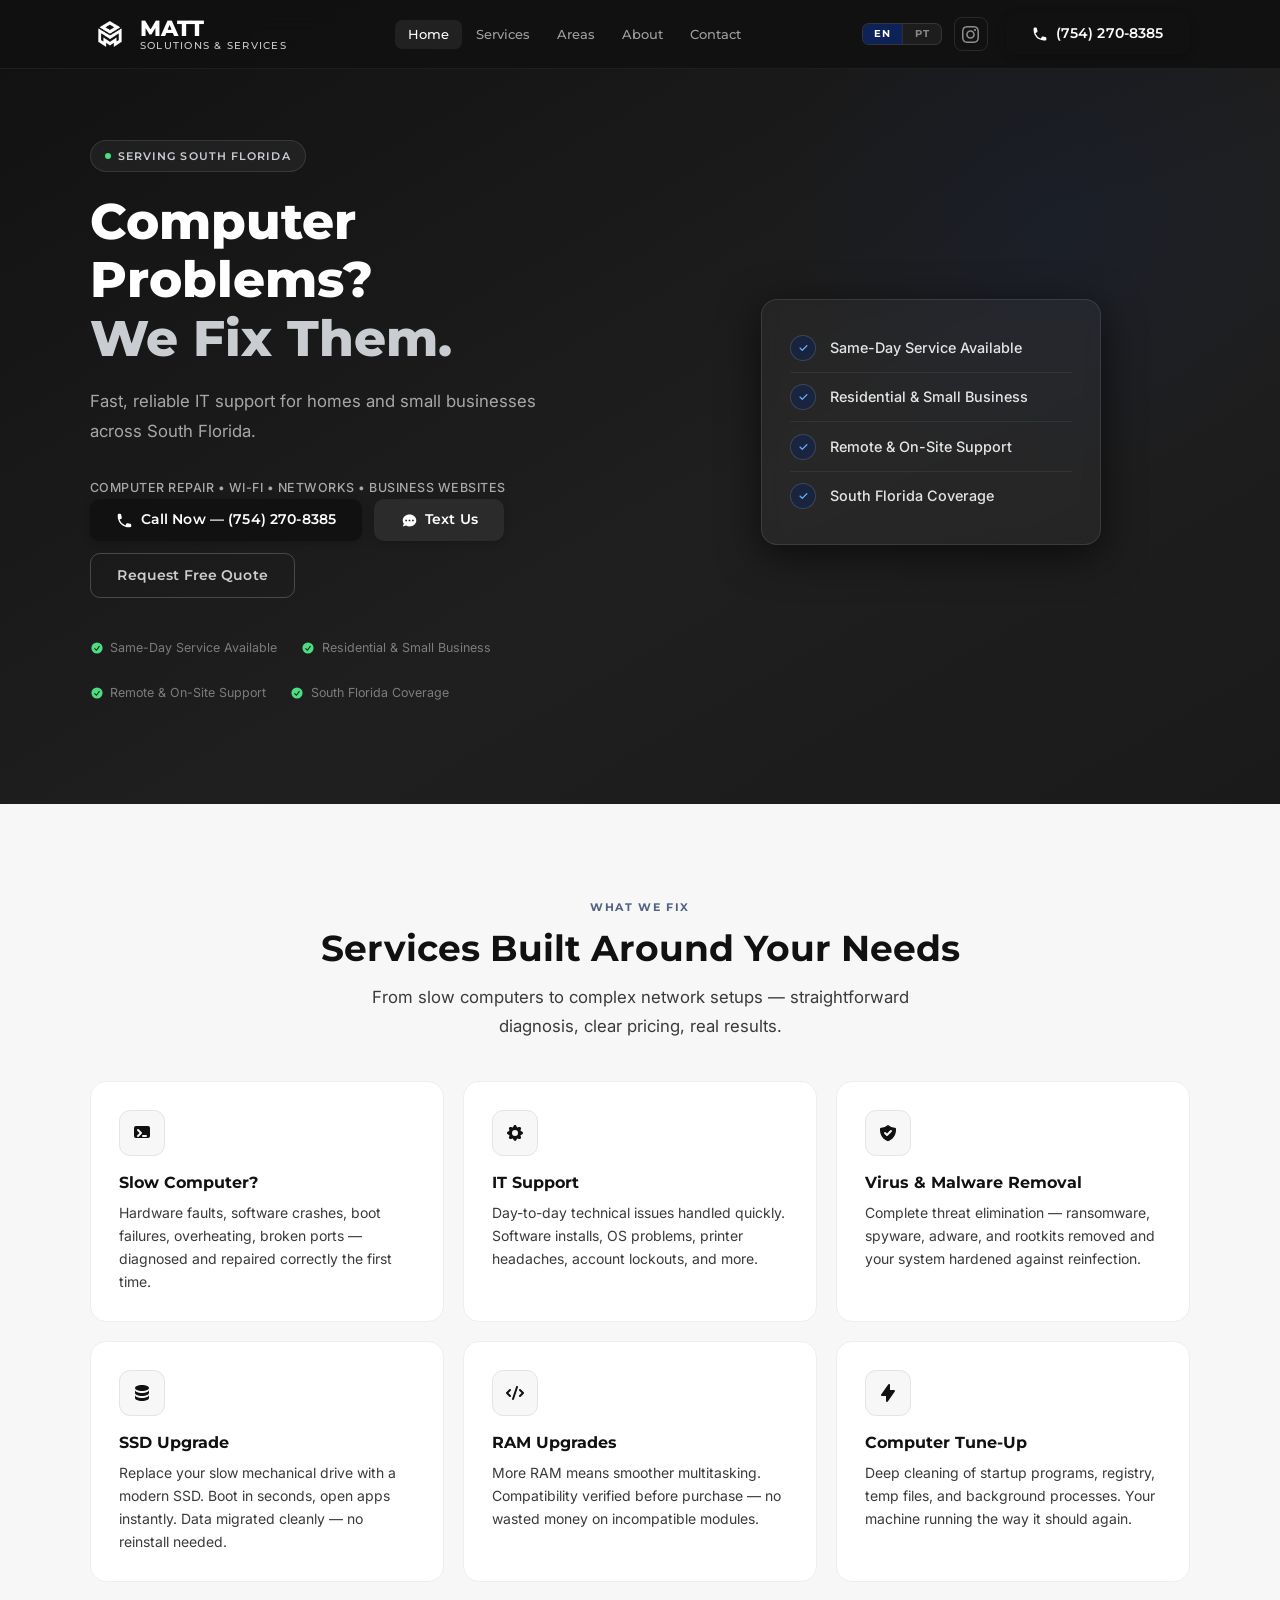
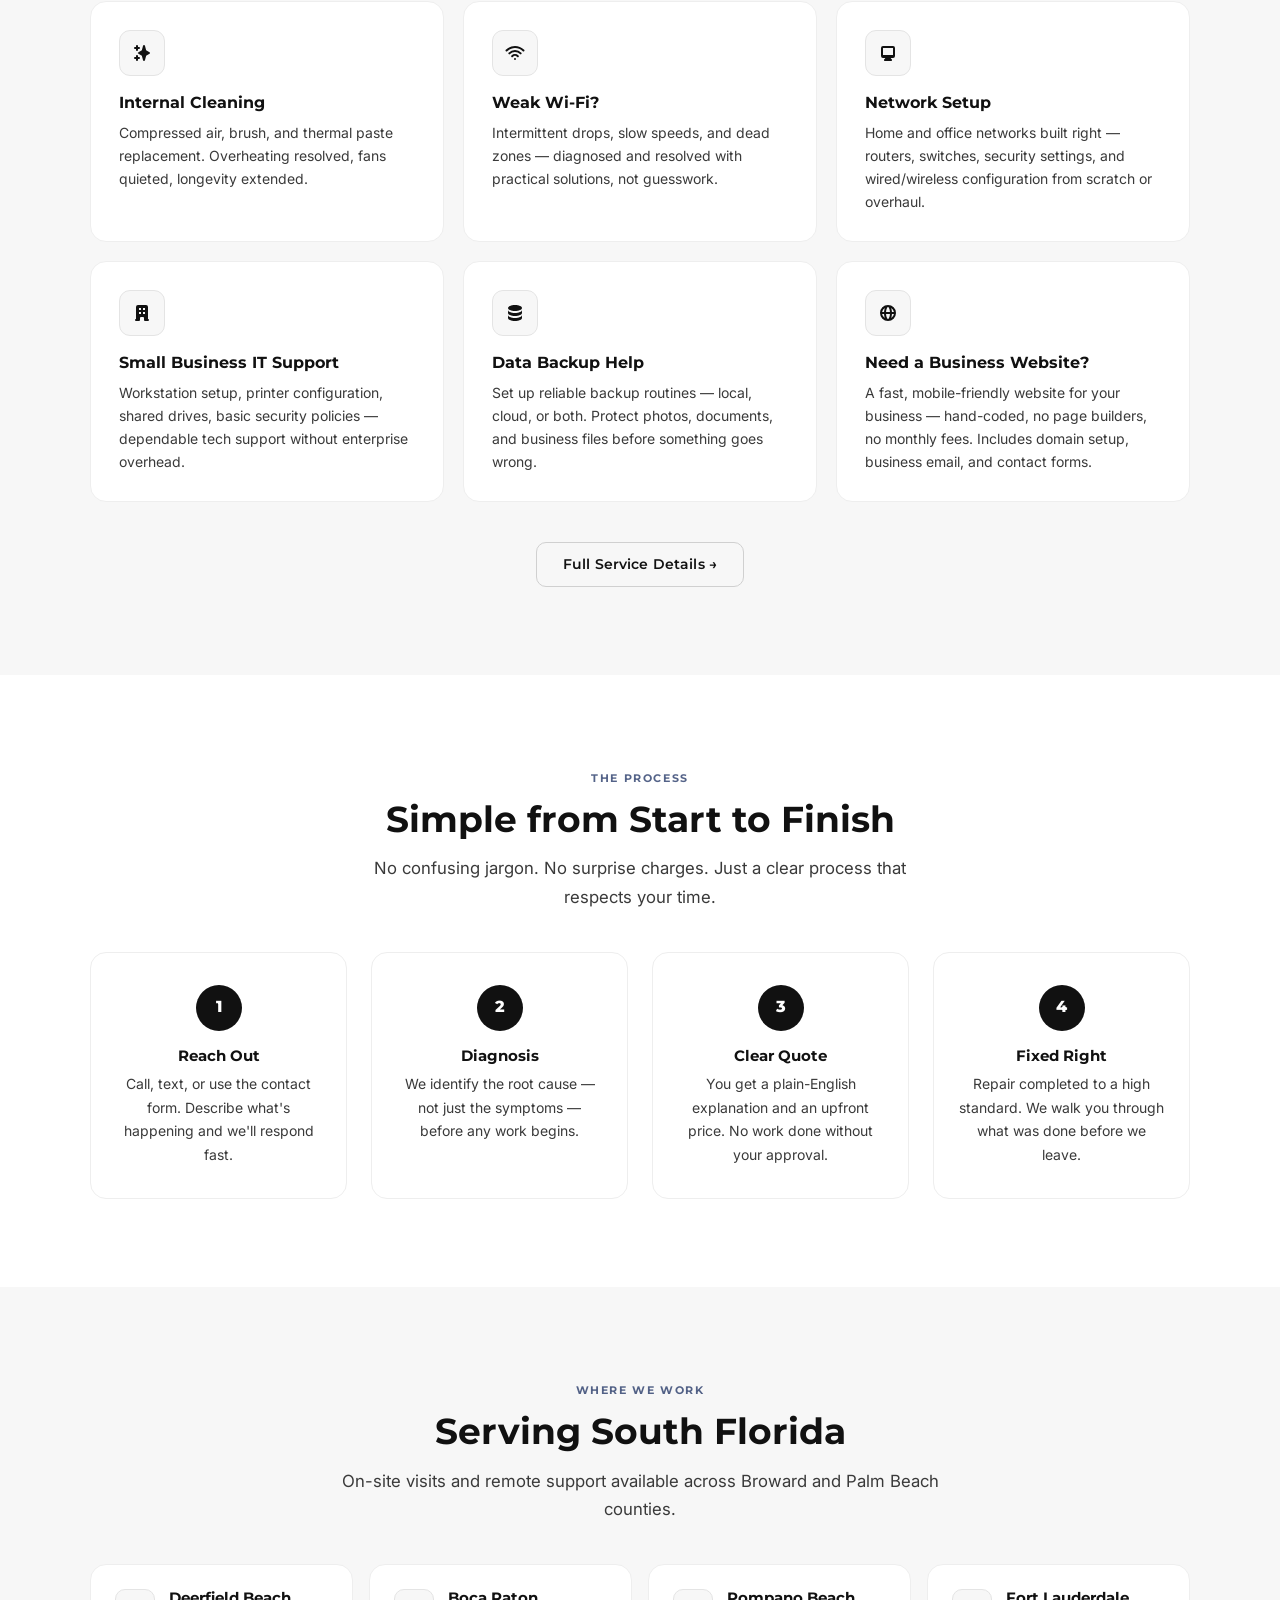
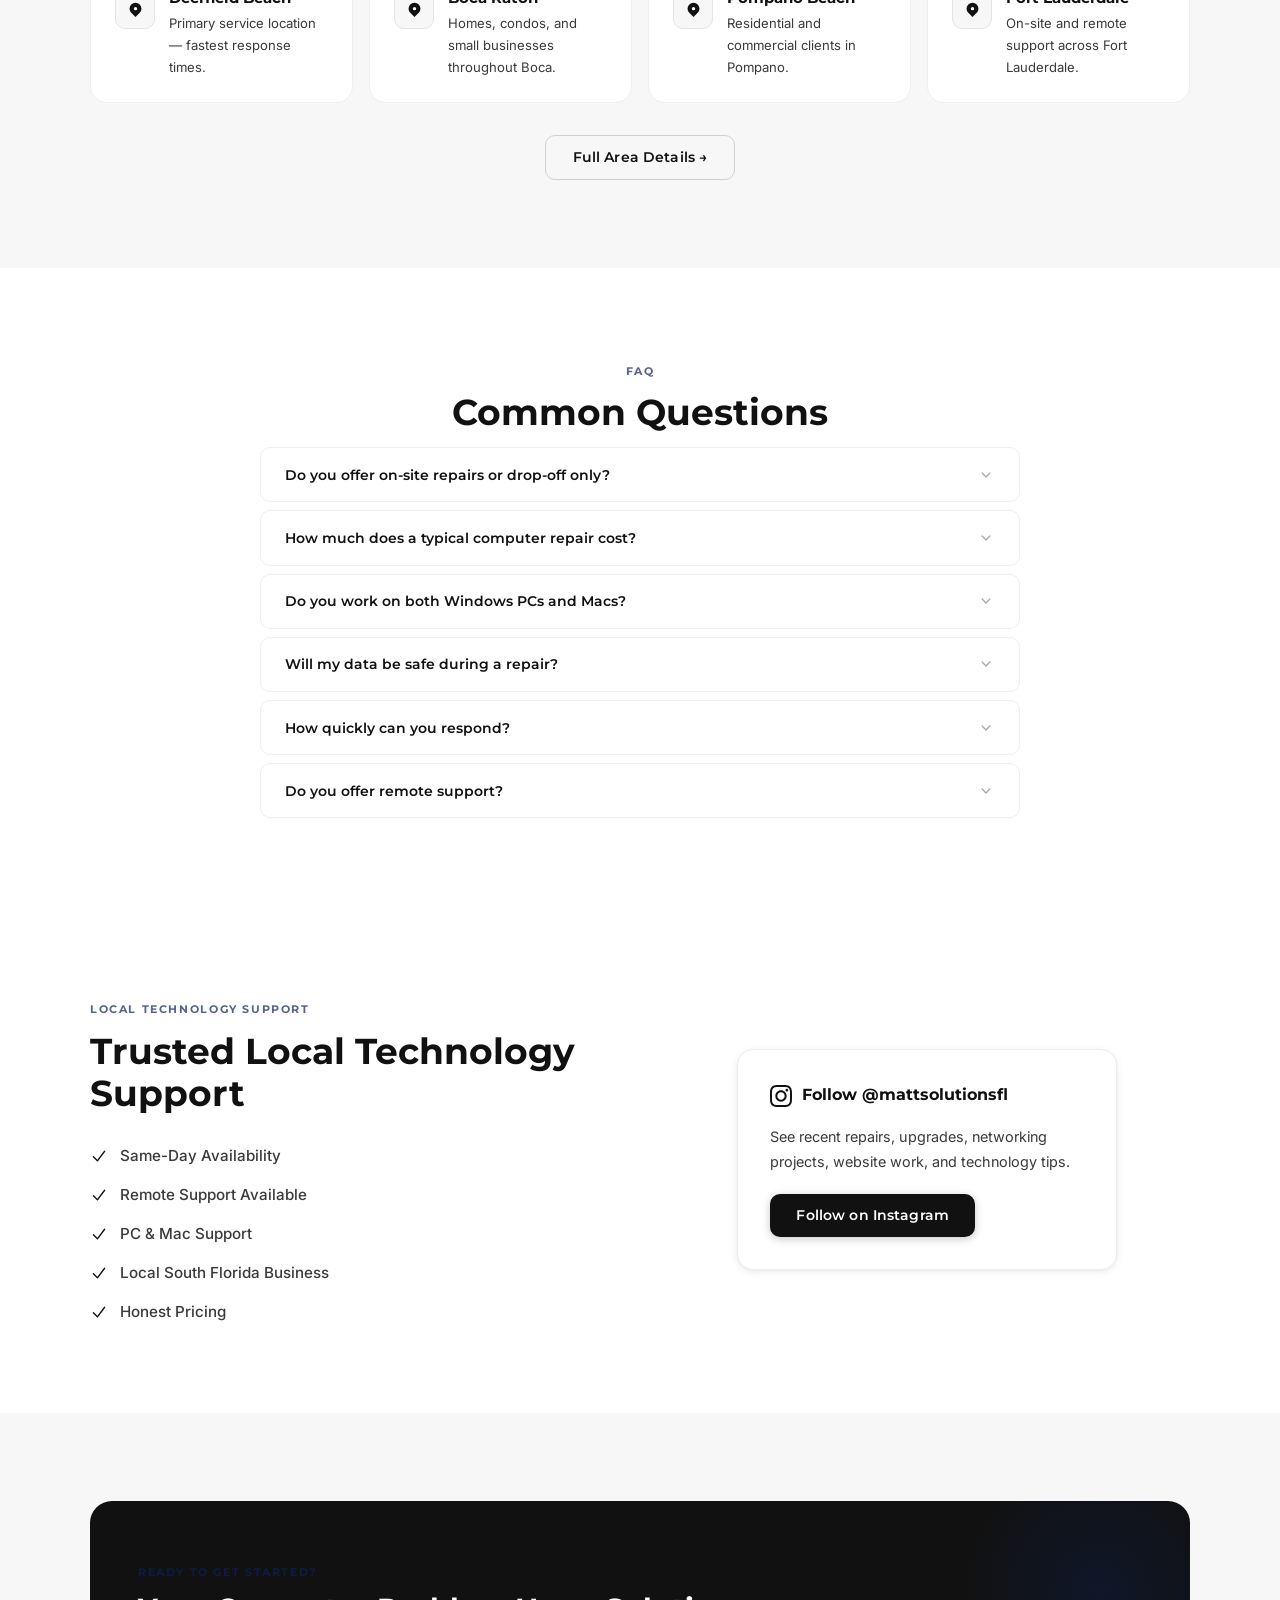
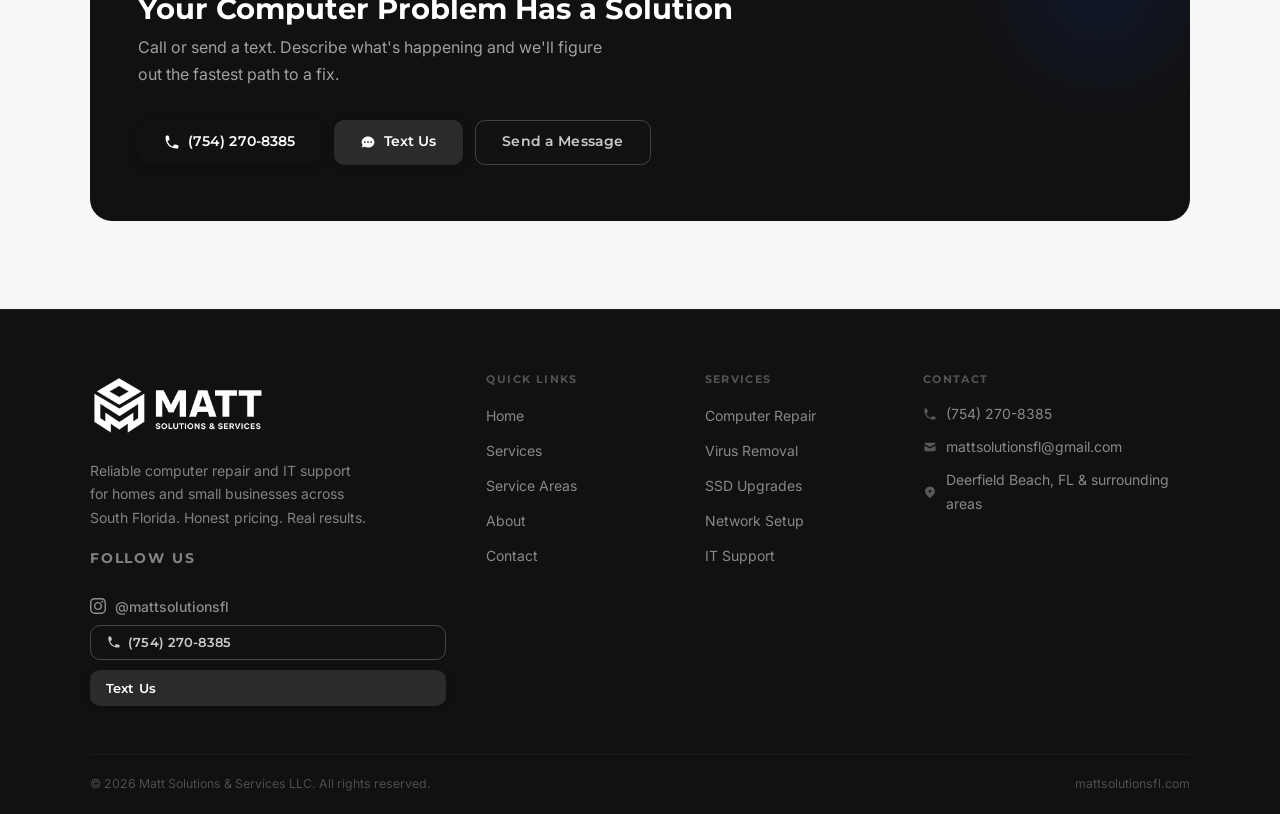
==== commit 62622b97: "CRO quick wins: hide reviews placeholder, fix SSD card title, phone-first contact form, auto footer " ====
--- a/index.html
+++ b/index.html
@@ -184,7 +184,7 @@
         <div class="service-icon">
           <svg xmlns="http://www.w3.org/2000/svg" viewBox="0 0 20 20" fill="currentColor"><path d="M3 12v3c0 1.657 3.134 3 7 3s7-1.343 7-3v-3c0 1.657-3.134 3-7 3s-7-1.343-7-3z"/><path d="M3 7v3c0 1.657 3.134 3 7 3s7-1.343 7-3V7c0 1.657-3.134 3-7 3S3 8.657 3 7z"/><path d="M17 5c0 1.657-3.134 3-7 3S3 6.657 3 5s3.134-3 7-3 7 1.343 7 3z"/></svg>
         </div>
-        <h3>New Computer Setup?</h3>
+        <h3>SSD Upgrade</h3>
         <p>Replace your slow mechanical drive with a modern SSD. Boot in seconds, open apps instantly. Data migrated cleanly — no reinstall needed.</p>
       </div>
 
@@ -407,7 +407,7 @@
 
 
 <!-- ===== GOOGLE REVIEWS ===== -->
-<section class="section section-alt" id="reviews">
+<section class="section section-alt" id="reviews" hidden>
   <div class="container">
     <div class="center">
       <div class="section-label">Google Reviews</div>
@@ -561,7 +561,7 @@
     </div>
 
     <div class="footer-bottom">
-      <p>&copy; 2025 Matt Solutions &amp; Services LLC. All rights reserved.</p>
+      <p>&copy; <span data-year>2026</span> Matt Solutions &amp; Services LLC. All rights reserved.</p>
       <p><a href="https://mattsolutionsfl.com">mattsolutionsfl.com</a></p>
     </div>
   </div>
--- a/styles.css
+++ b/styles.css
@@ -259,11 +259,12 @@
   width: 40px;
   height: 40px;
   object-fit: contain;
-  background: #ffffff;
+  background: transparent;
   border-radius: 8px;
   padding: 5px;
   flex-shrink: 0;
   display: block;
+  filter: brightness(0) invert(1);
 }
 
 .brand-text {
@@ -305,6 +306,7 @@
   max-width: 200px;
   max-height: 64px;
   object-fit: contain;
+  filter: brightness(0) invert(1);
 }
 
 /* ── Legacy .logo-wrap (footer fallback) ── */
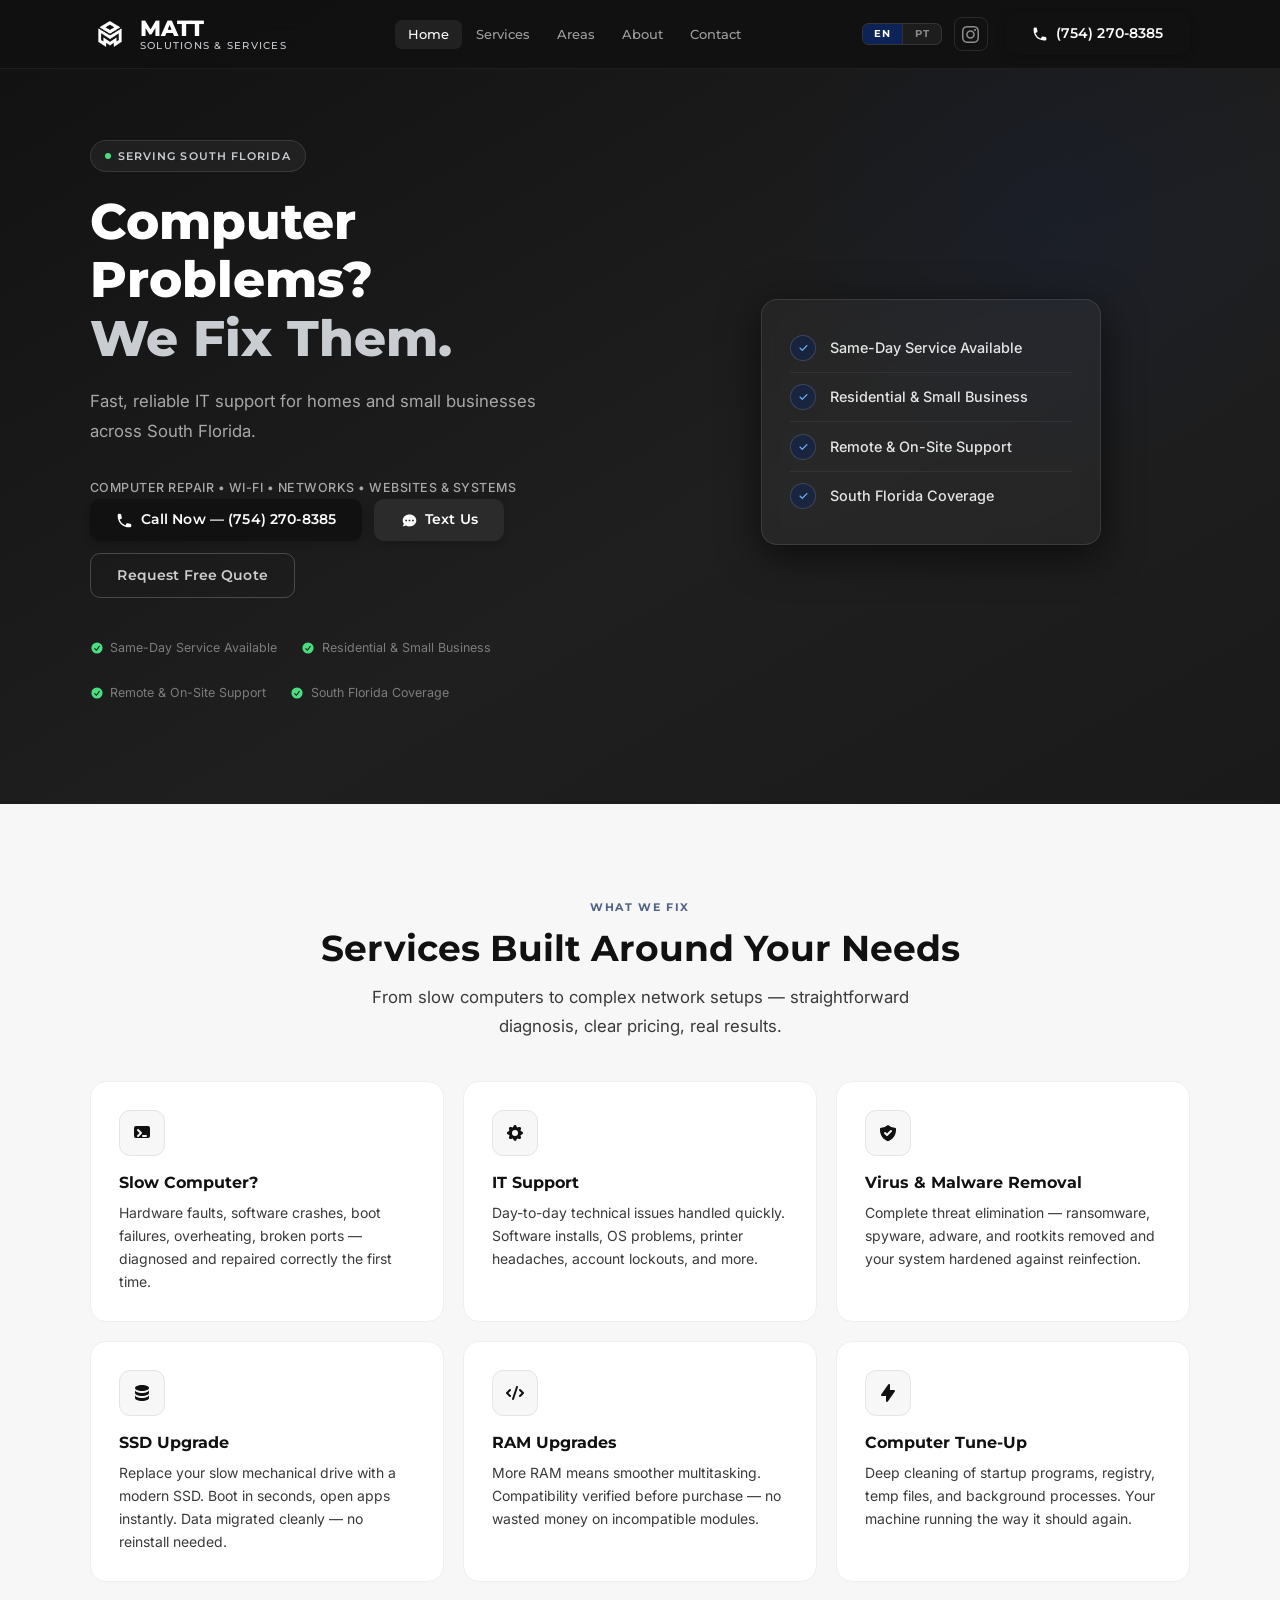
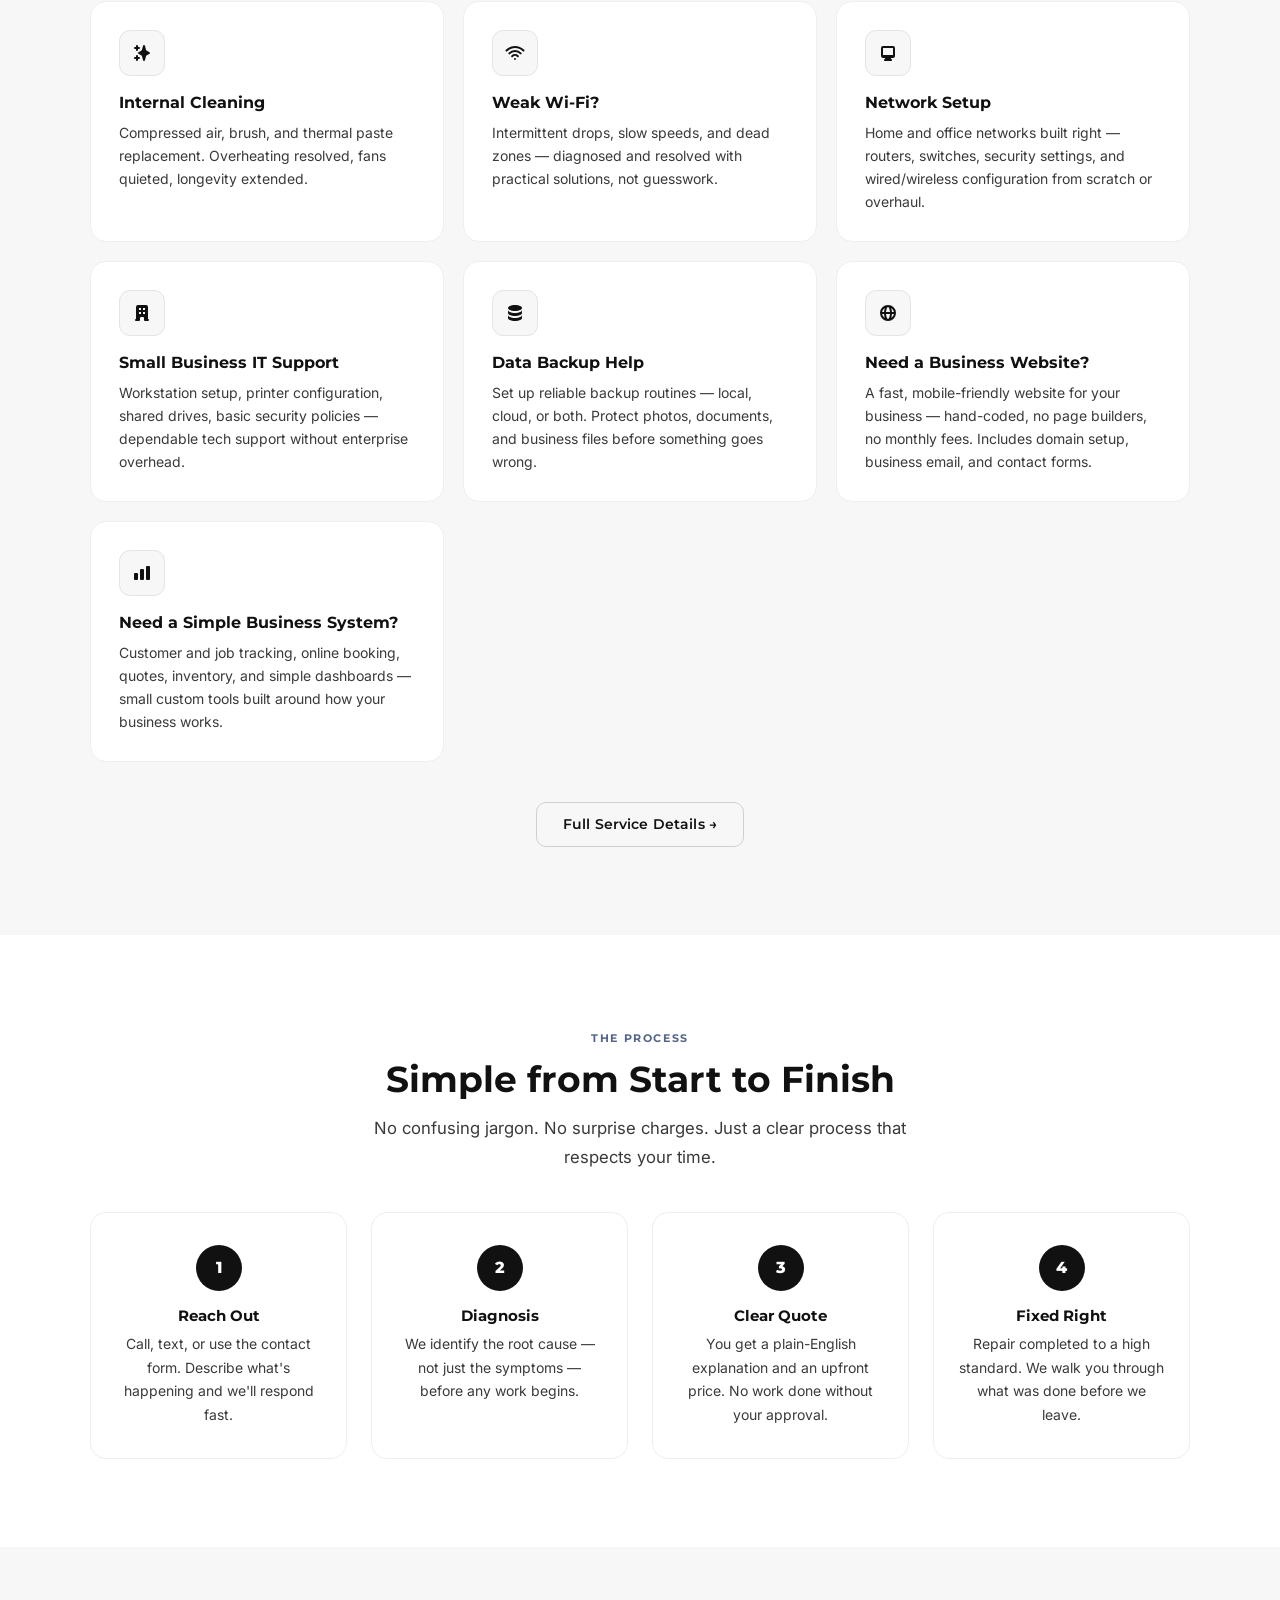
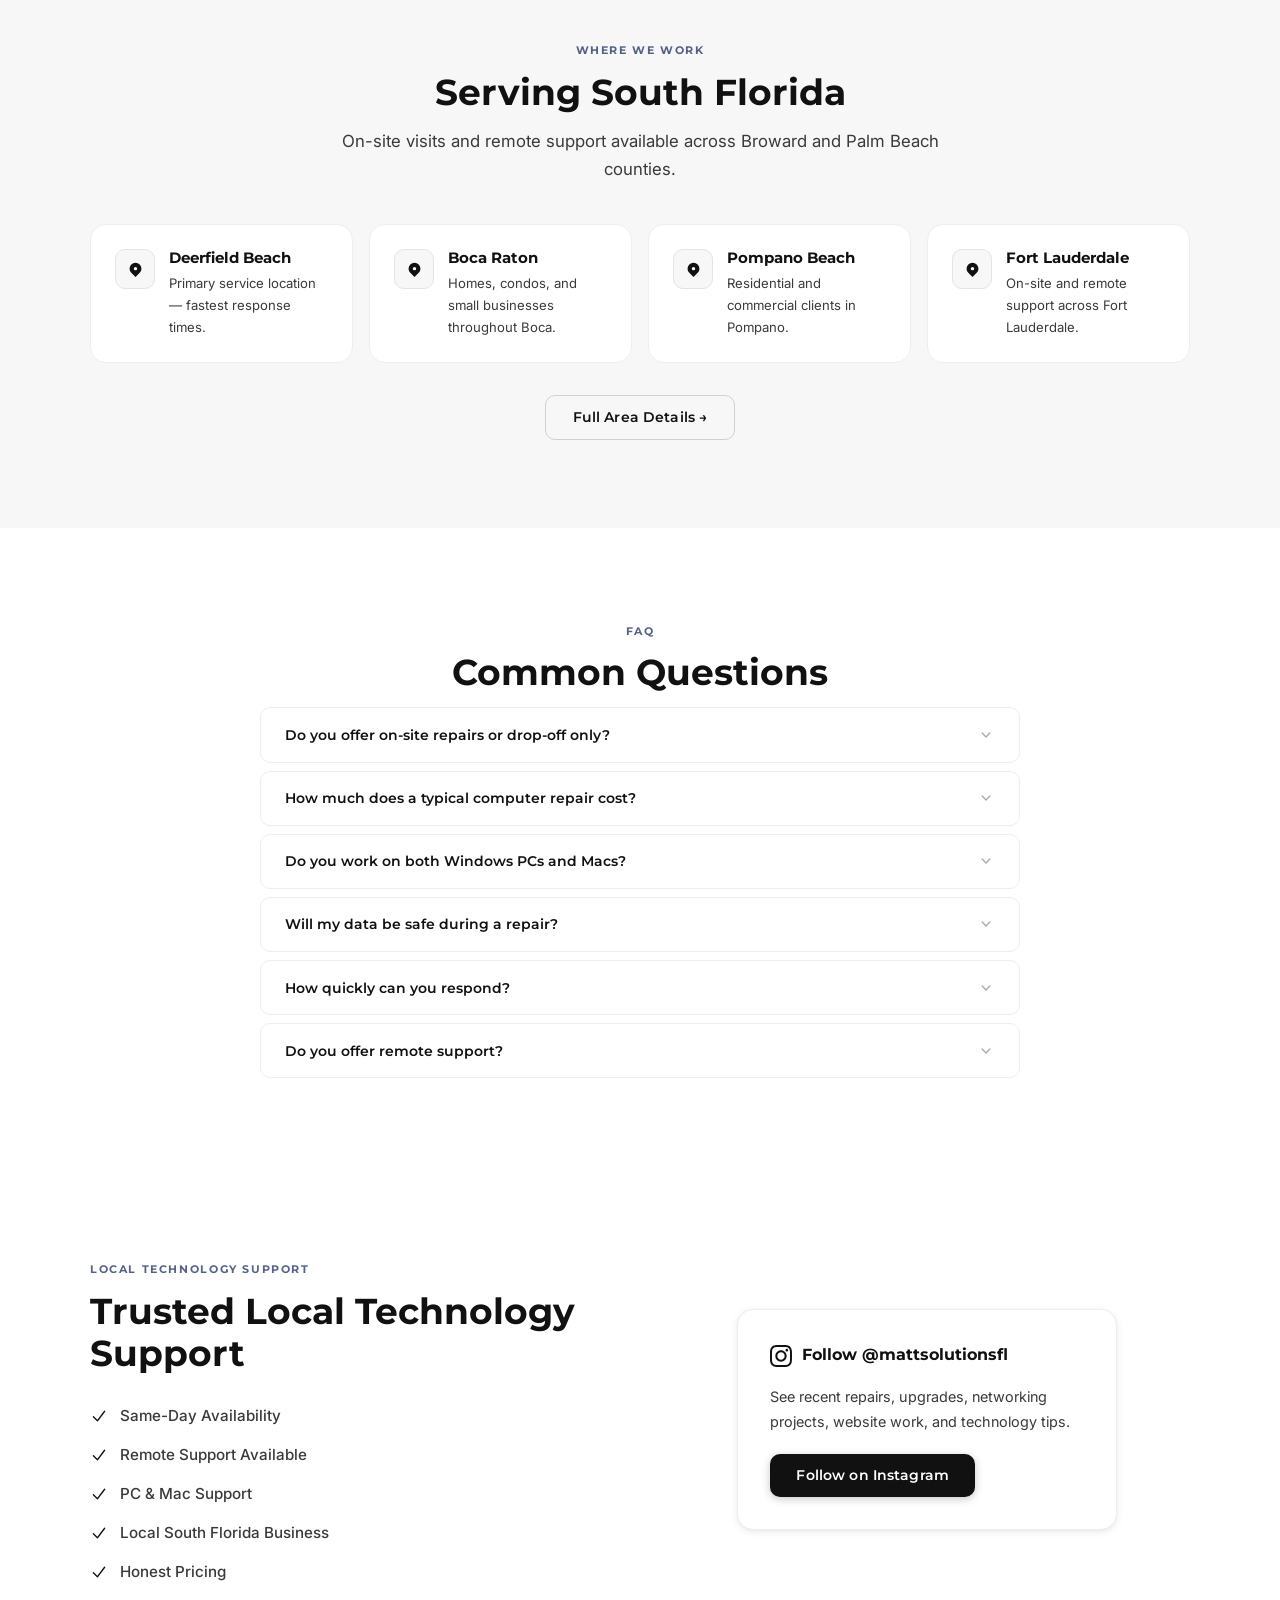
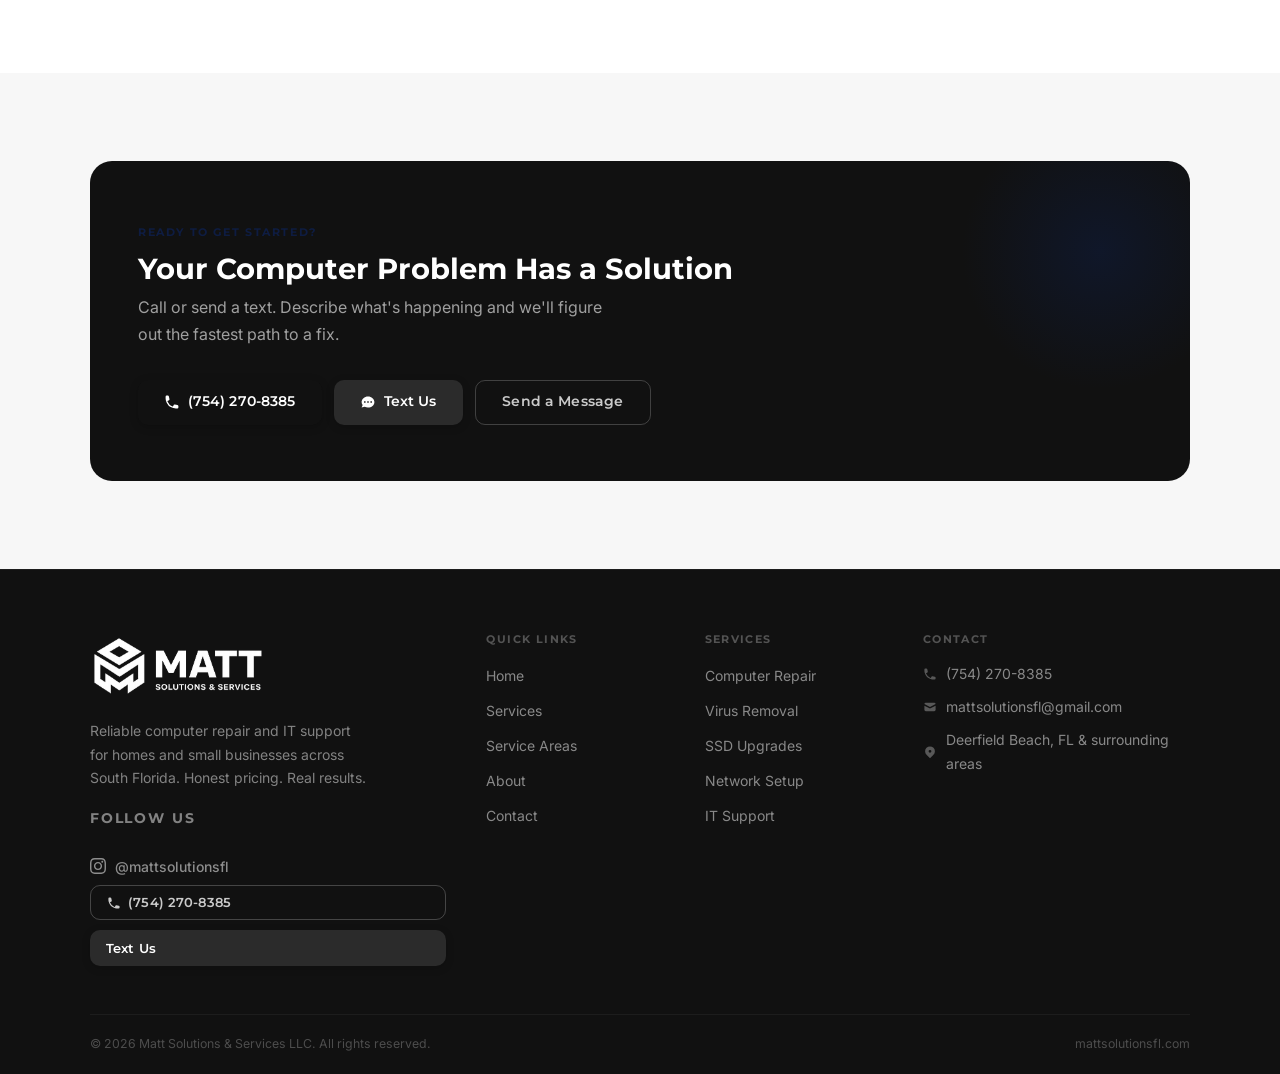
==== commit 37cb6f73: "Add Simple Business Systems service (EN/PT): services section, home card, hero line, contact option," ====
--- a/index.html
+++ b/index.html
@@ -14,7 +14,7 @@
   <!-- Open Graph -->
   <meta property="og:type" content="website" />
   <meta property="og:title" content="Matt Solutions & Services LLC | Computer Repair & IT Support" />
-  <meta property="og:description" content="Fast, reliable computer repair and IT support across South Florida. No fix, no fee. Call (754) 270-8385." />
+  <meta property="og:description" content="Fast, reliable computer repair and IT support across South Florida. Call (754) 270-8385." />
   <meta property="og:url" content="https://mattsolutionsfl.com/" />
   <meta property="og:site_name" content="Matt Solutions & Services LLC" />
   <meta property="og:image" content="https://mattsolutionsfl.com/og-image.jpg" />
@@ -114,7 +114,7 @@
         <div class="hero-badge">Serving South Florida</div>
         <h1 class="hero-title">Computer Problems?<br><em>We Fix Them.</em></h1>
         <p class="hero-sub">Fast, reliable IT support for homes and small businesses across South Florida.</p>
-        <p class="hero-service-line">Computer Repair &bull; Wi-Fi &bull; Networks &bull; Business Websites</p>
+        <p class="hero-service-line">Computer Repair &bull; Wi-Fi &bull; Networks &bull; Websites &amp; Systems</p>
         <div class="hero-actions">
           <a href="tel:+17542708385" class="btn btn-primary">
             <svg xmlns="http://www.w3.org/2000/svg" viewBox="0 0 20 20" fill="currentColor" width="17" height="17"><path fill-rule="evenodd" d="M2 3.5A1.5 1.5 0 013.5 2h1.148a1.5 1.5 0 011.465 1.175l.716 3.223a1.5 1.5 0 01-1.052 1.767l-.933.267c-.41.117-.643.555-.48.95a11.542 11.542 0 006.254 6.254c.395.163.833-.07.95-.48l.267-.933a1.5 1.5 0 011.767-1.052l3.223.716A1.5 1.5 0 0118 15.352V16.5a1.5 1.5 0 01-1.5 1.5H15c-1.149 0-2.263-.15-3.326-.43A13.022 13.022 0 012.43 8.326 13.019 13.019 0 012 5V3.5z" clip-rule="evenodd" /></svg>
@@ -250,6 +250,14 @@
         </div>
         <h3>Need a Business Website?</h3>
         <p>A fast, mobile-friendly website for your business — hand-coded, no page builders, no monthly fees. Includes domain setup, business email, and contact forms.</p>
+      </div>
+
+      <div class="service-card">
+        <div class="service-icon">
+          <svg xmlns="http://www.w3.org/2000/svg" viewBox="0 0 20 20" fill="currentColor"><path d="M2 11a1 1 0 011-1h2a1 1 0 011 1v5a1 1 0 01-1 1H3a1 1 0 01-1-1v-5zM8 7a1 1 0 011-1h2a1 1 0 011 1v9a1 1 0 01-1 1H9a1 1 0 01-1-1V7zM14 4a1 1 0 011-1h2a1 1 0 011 1v12a1 1 0 01-1 1h-2a1 1 0 01-1-1V4z"/></svg>
+        </div>
+        <h3>Need a Simple Business System?</h3>
+        <p>Customer and job tracking, online booking, quotes, inventory, and simple dashboards — small custom tools built around how your business works.</p>
       </div>
 
     </div>
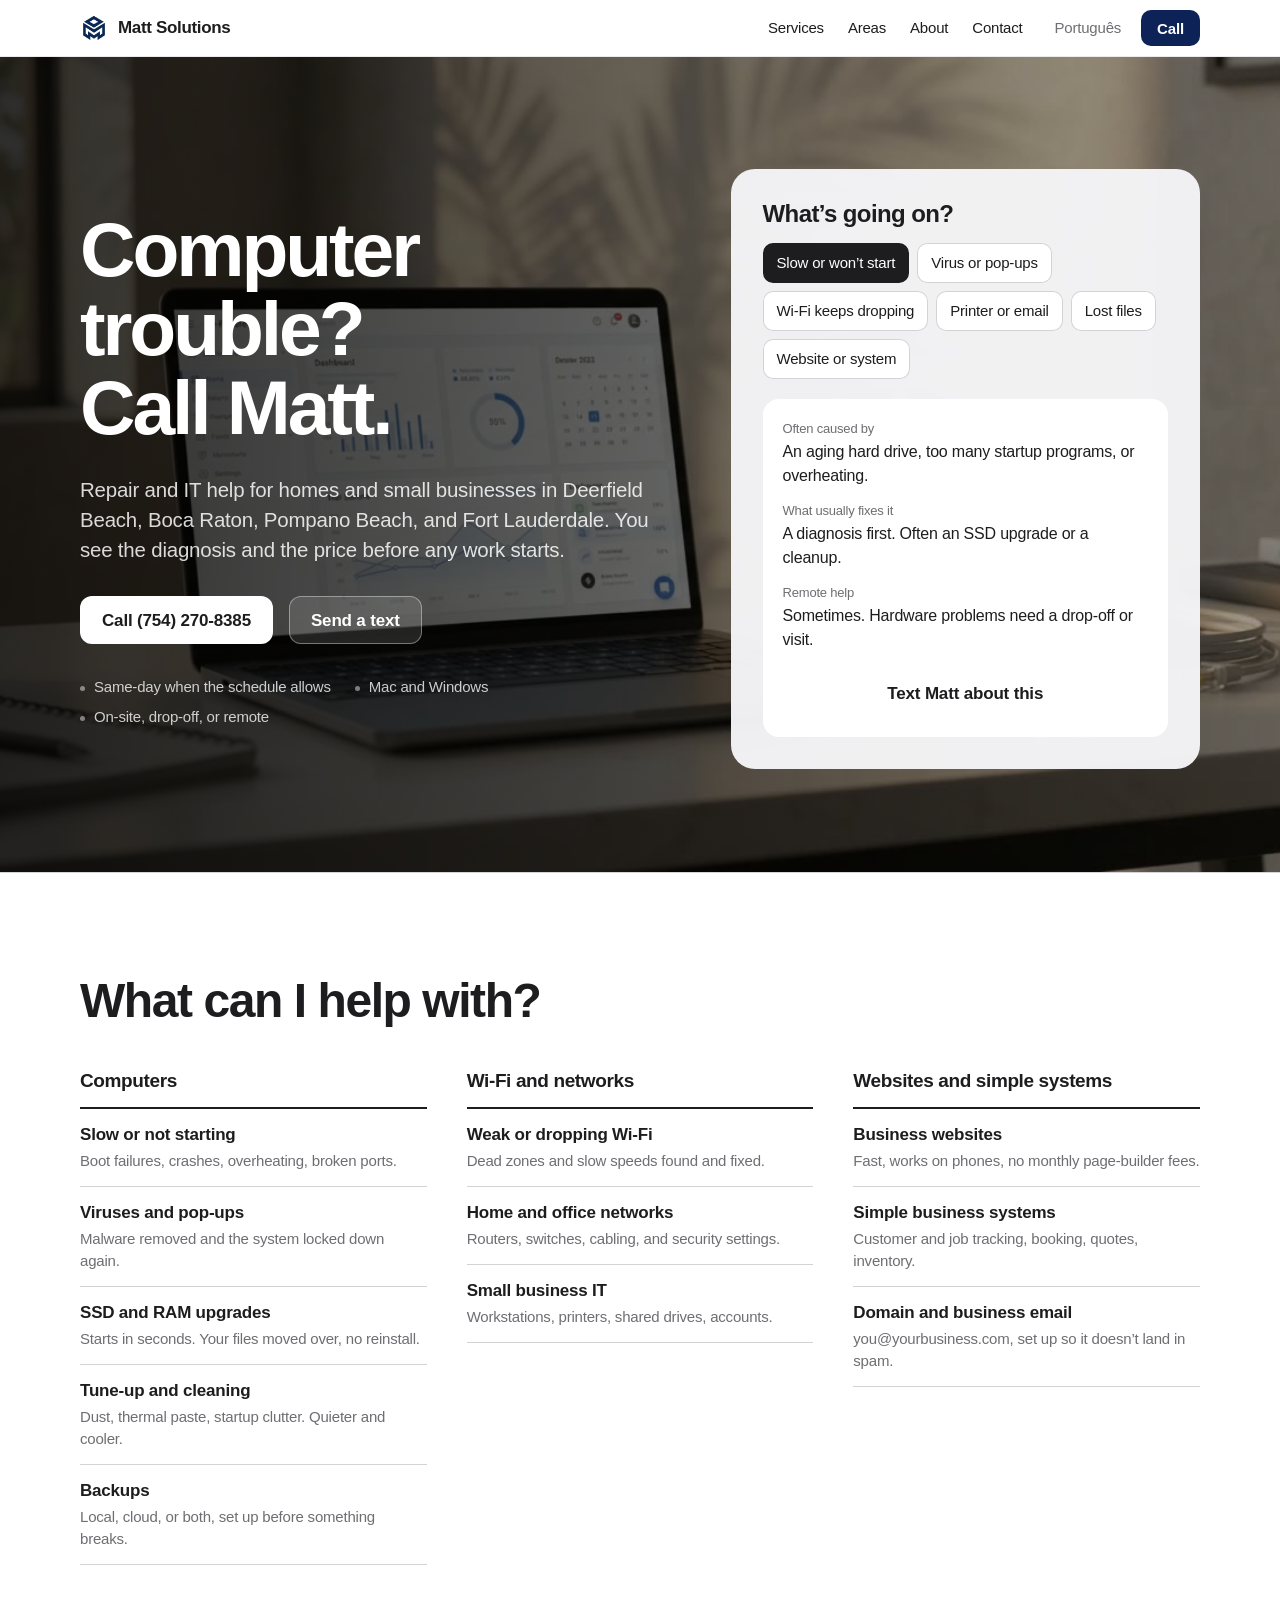
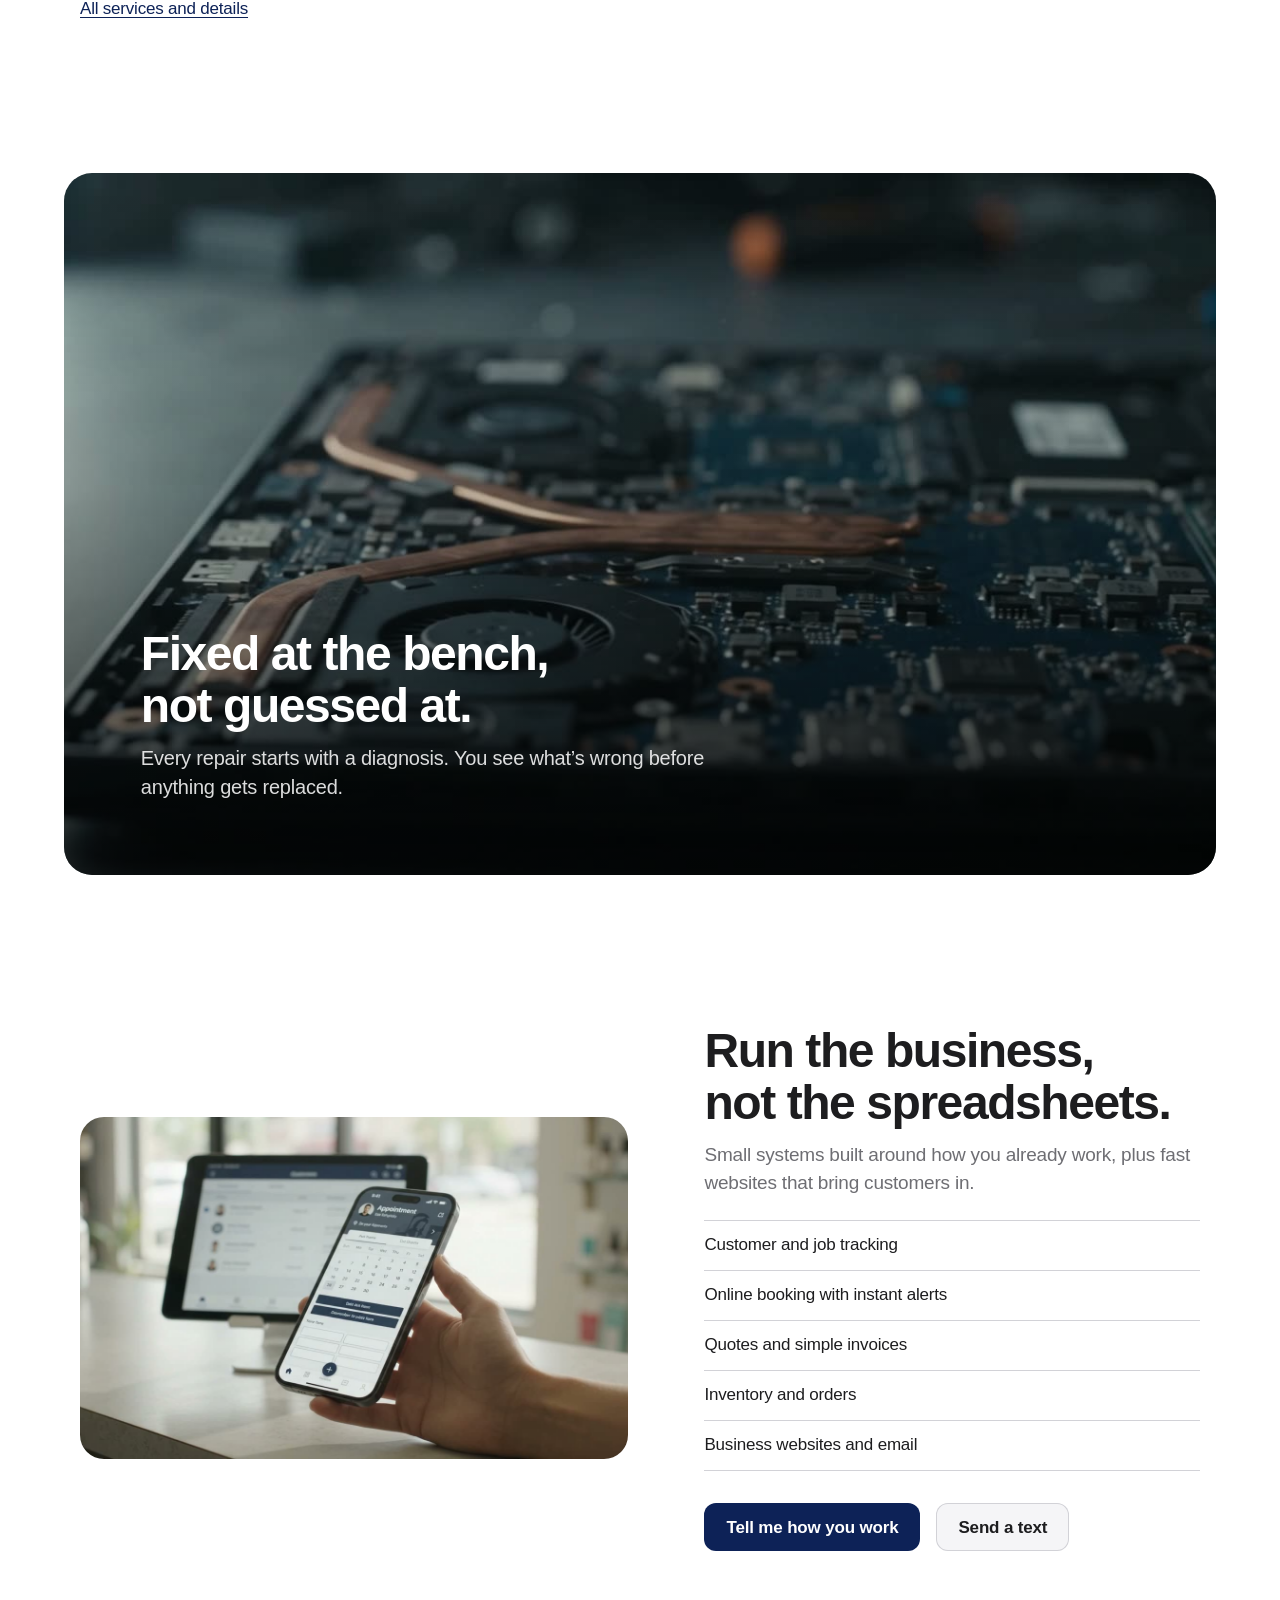
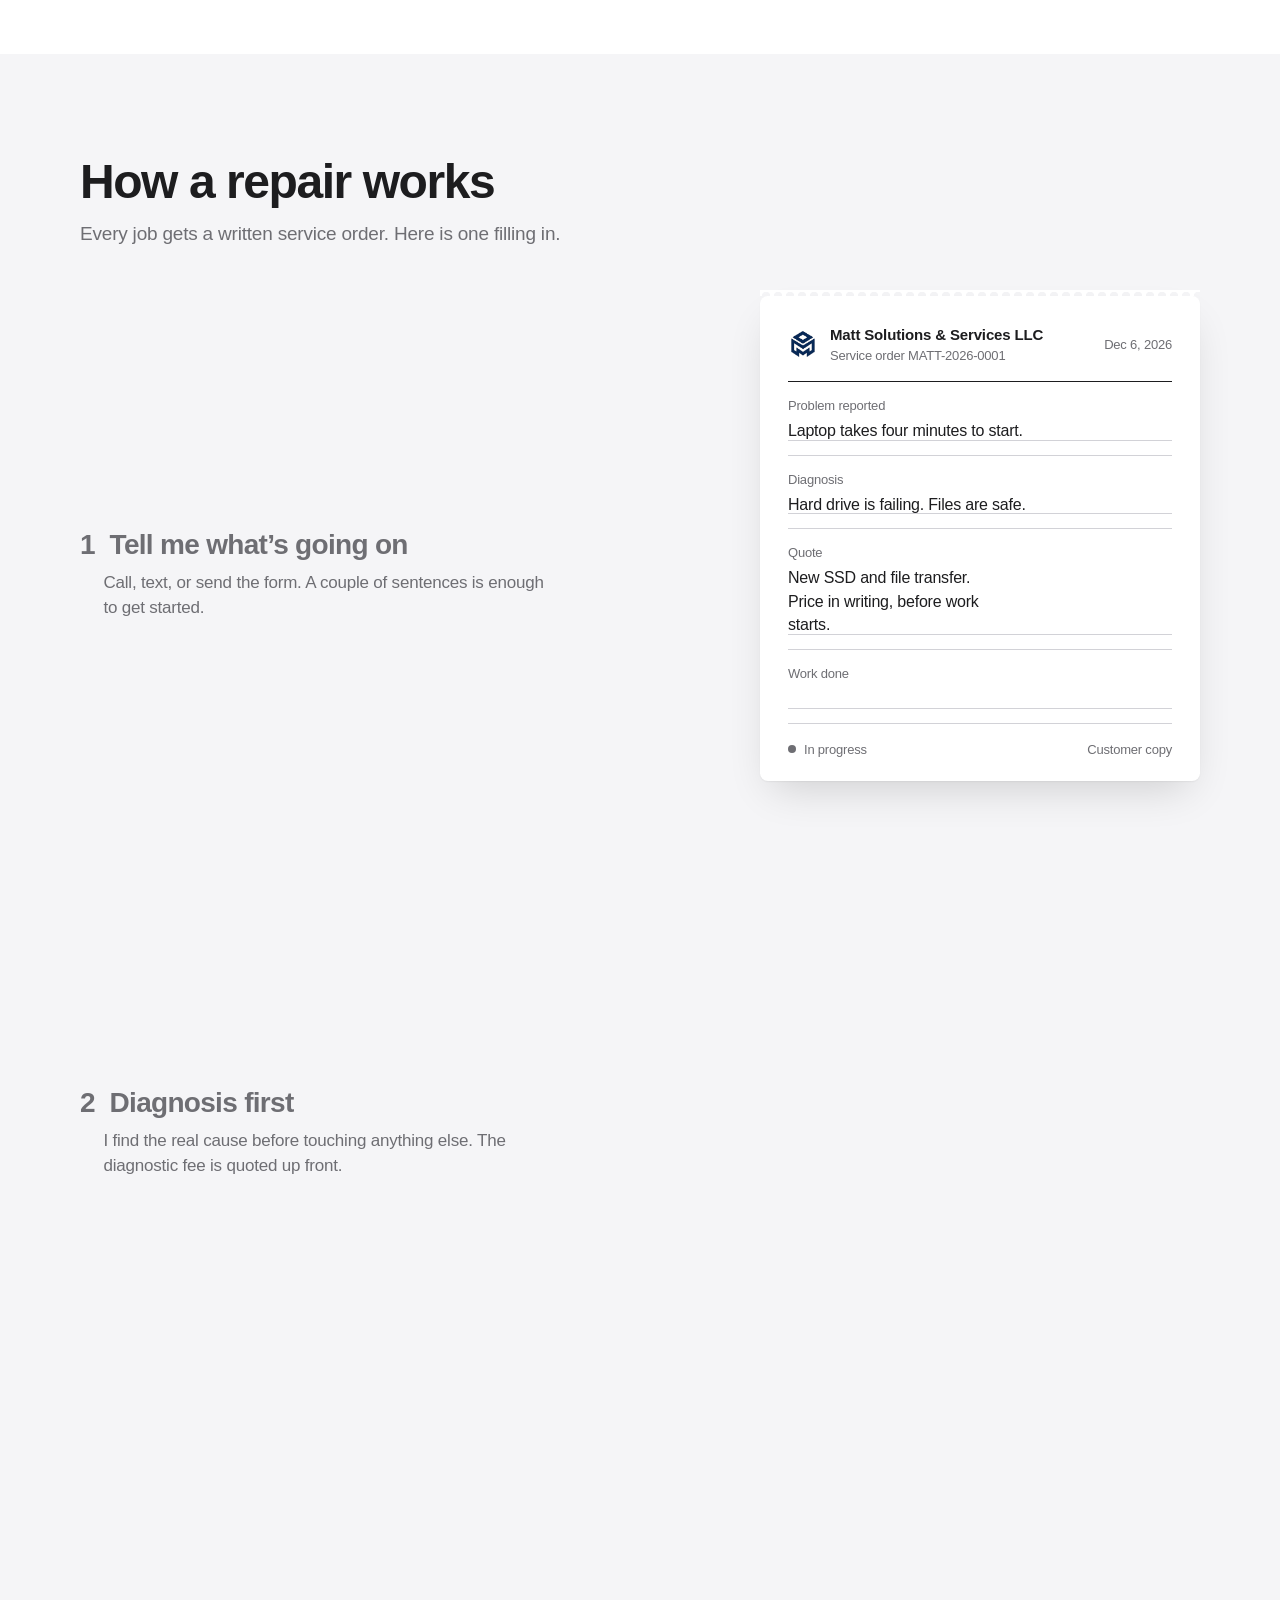
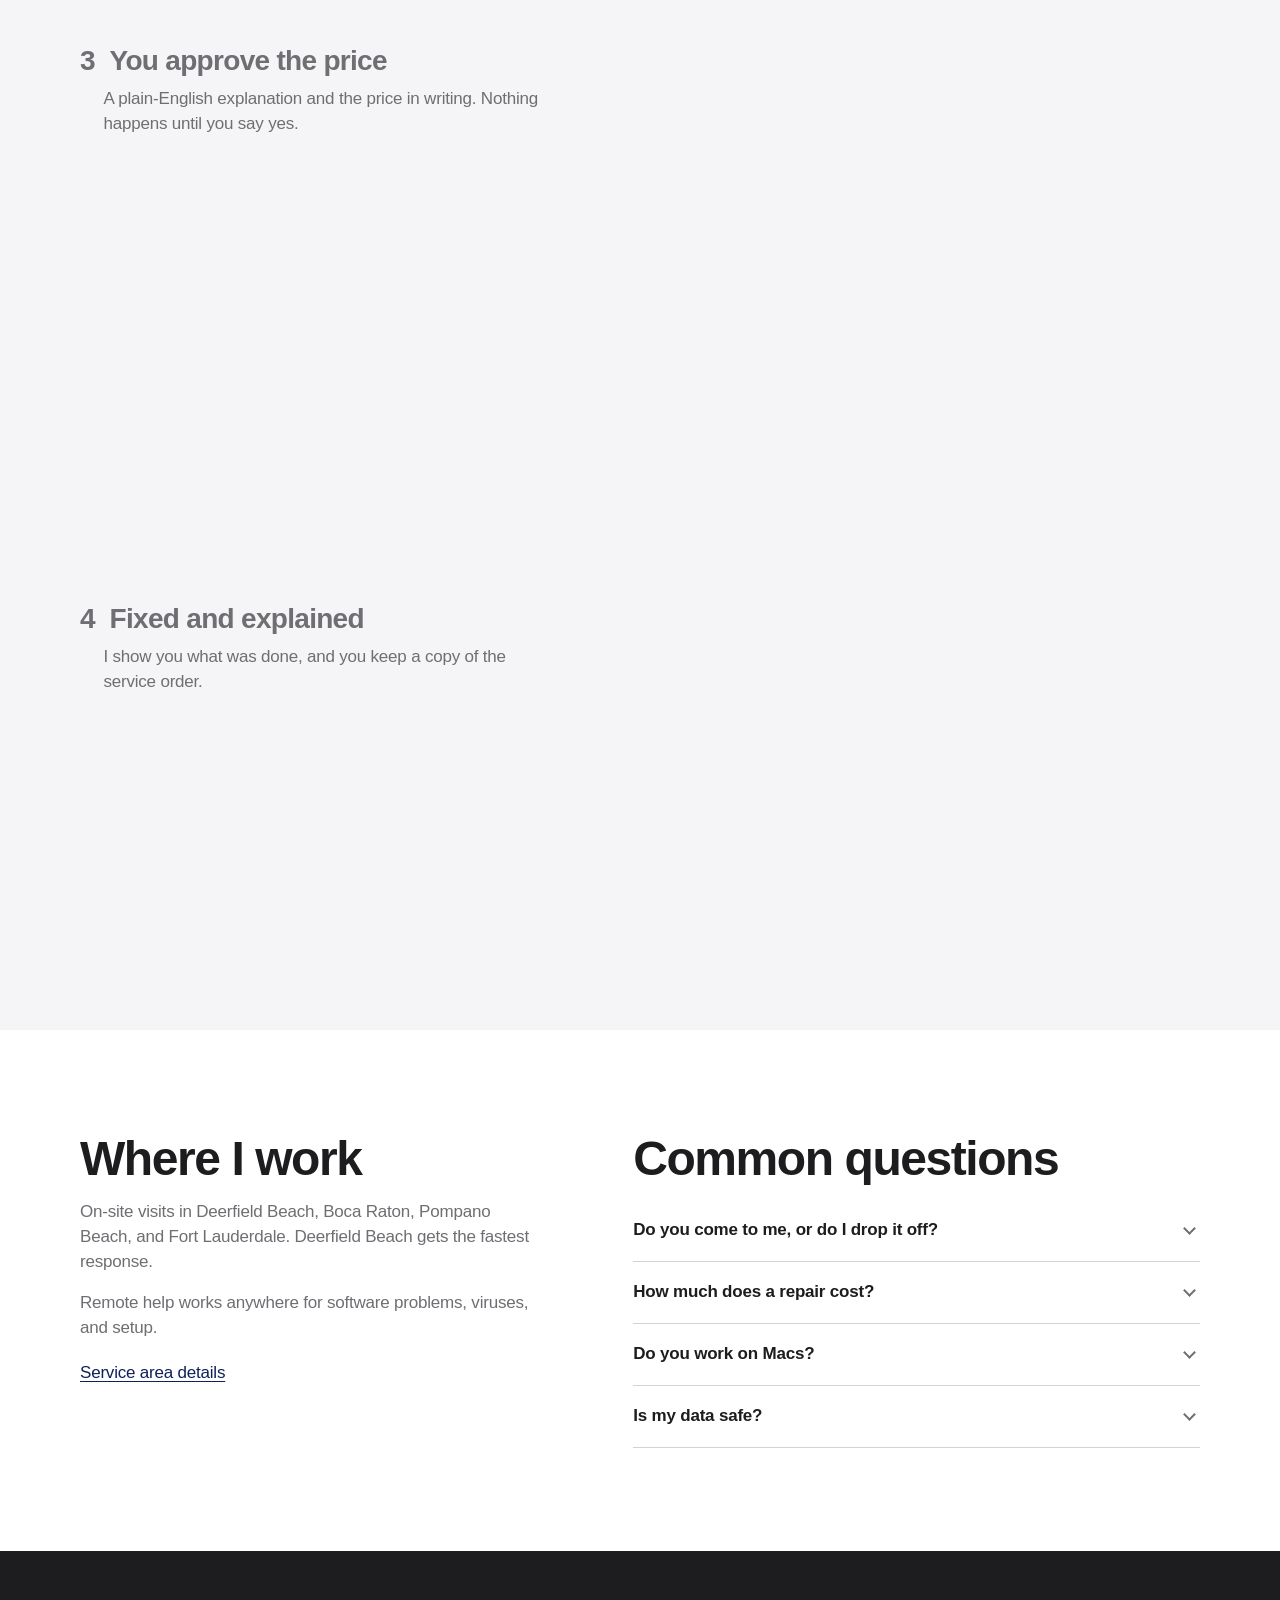
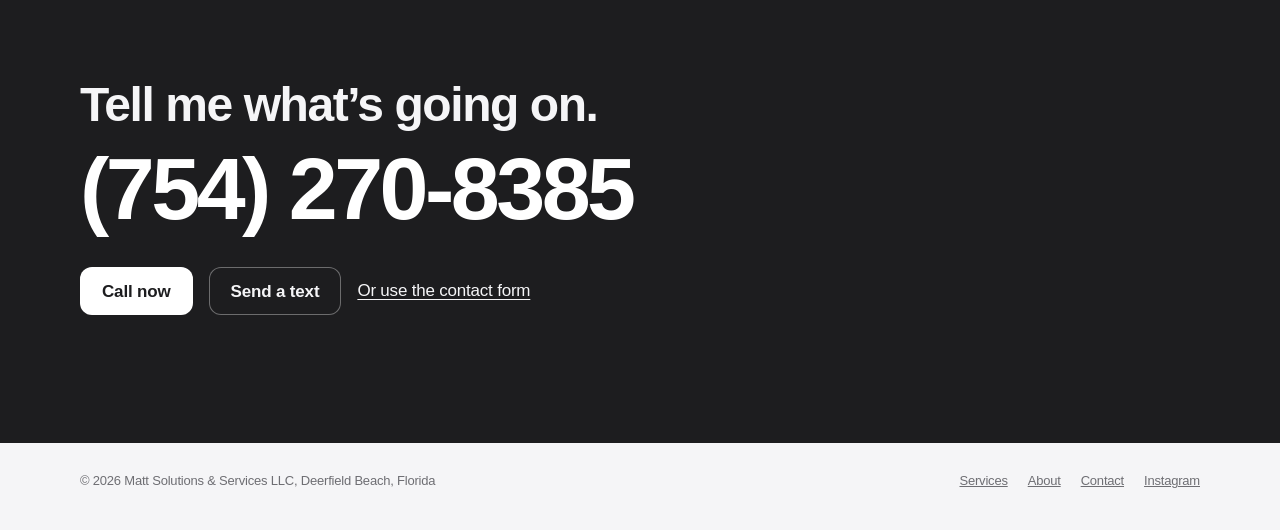
==== commit 7b05df70: "New homepage (EN + PT): video hero with problem picker, repair band, systems section, service-order " ====
--- a/index.html
+++ b/index.html
@@ -21,16 +21,12 @@
   <meta name="twitter:card" content="summary_large_image" />
   <meta name="twitter:title" content="Matt Solutions & Services LLC | Computer Repair & IT Support" />
   <meta name="twitter:description" content="Fast, reliable computer repair and IT support across South Florida." />
-
-      <!-- Google Fonts -->
-    <link rel="preconnect" href="https://fonts.googleapis.com">
-    <link rel="preconnect" href="https://fonts.gstatic.com" crossorigin>
-    <link href="https://fonts.googleapis.com/css2?family=Montserrat:wght@400;500;600;700;800&family=Inter:wght@300;400;500;600&display=swap" rel="stylesheet">
     <!-- Favicon -->
     <link rel="icon" href="favicon.svg" type="image/svg+xml">
     <link rel="icon" href="logo.png" sizes="any" type="image/png">
     <link rel="apple-touch-icon" href="logo.png">
-    <link rel="stylesheet" href="styles.css" />
+    <link rel="stylesheet" href="home.css?v=1" />
+    <link rel="preload" as="image" href="media/hero.jpg" />
 
   <!-- JSON-LD LocalBusiness Schema -->
   <script type="application/ld+json">
@@ -56,526 +52,275 @@
 </head>
 <body>
 
-<!-- ===== NAVBAR ===== -->
-<nav class="navbar">
-  <div class="container">
-    <div class="nav-inner">
-      <a href="index.html" class="nav-logo">
-        <div class="brand-lockup">
-          <img src="logo-icon.png" alt="Matt Solutions icon" class="brand-icon" loading="eager">
-          <div class="brand-text">
-            <span class="brand-primary">MATT</span>
-            <span class="brand-secondary">Solutions &amp; Services</span>
-          </div>
-        </div>
-      </a>
-      <ul class="nav-links">
-        <li><a href="index.html">Home</a></li>
-        <li><a href="services.html">Services</a></li>
-        <li><a href="service-areas.html">Areas</a></li>
-        <li><a href="about.html">About</a></li>
-        <li><a href="contact.html">Contact</a></li>
-      </ul>
-    <div class="lang-switcher">
-        <a href="index.html" class="lang-btn active">EN</a>
-        <a href="index-pt.html" class="lang-btn">PT</a>
-      </div>
-      <a href="https://instagram.com/mattsolutionsfl" target="_blank" rel="noopener" class="nav-ig-btn" aria-label="Instagram">
-        <svg xmlns="http://www.w3.org/2000/svg" viewBox="0 0 24 24" fill="currentColor" width="17" height="17"><path d="M12 2.163c3.204 0 3.584.012 4.85.07 3.252.148 4.771 1.691 4.919 4.919.058 1.265.069 1.645.069 4.849 0 3.205-.012 3.584-.069 4.849-.149 3.225-1.664 4.771-4.919 4.919-1.266.058-1.644.07-4.85.07-3.204 0-3.584-.012-4.849-.07-3.26-.149-4.771-1.699-4.919-4.92-.058-1.265-.07-1.644-.07-4.849 0-3.204.013-3.583.07-4.849.149-3.227 1.664-4.771 4.919-4.919 1.266-.057 1.645-.069 4.849-.069zm0-2.163c-3.259 0-3.667.014-4.947.072-4.358.2-6.78 2.618-6.98 6.98-.059 1.281-.073 1.689-.073 4.948 0 3.259.014 3.668.072 4.948.2 4.358 2.618 6.78 6.98 6.98 1.281.058 1.689.072 4.948.072 3.259 0 3.668-.014 4.948-.072 4.354-.2 6.782-2.618 6.979-6.98.059-1.28.073-1.689.073-4.948 0-3.259-.014-3.667-.072-4.947-.196-4.354-2.617-6.78-6.979-6.98-1.281-.059-1.69-.073-4.949-.073zm0 5.838c-3.403 0-6.162 2.759-6.162 6.162s2.759 6.163 6.162 6.163 6.162-2.759 6.162-6.163c0-3.403-2.759-6.162-6.162-6.162zm0 10.162c-2.209 0-4-1.79-4-4 0-2.209 1.791-4 4-4s4 1.791 4 4c0 2.21-1.791 4-4 4zm6.406-11.845c-.796 0-1.441.645-1.441 1.44s.645 1.44 1.441 1.44c.795 0 1.439-.645 1.439-1.44s-.644-1.44-1.439-1.44z"/></svg>
-      </a>
-      <a href="tel:+17542708385" class="btn btn-primary nav-cta">
-        <svg xmlns="http://www.w3.org/2000/svg" viewBox="0 0 20 20" fill="currentColor" width="16" height="16"><path fill-rule="evenodd" d="M2 3.5A1.5 1.5 0 013.5 2h1.148a1.5 1.5 0 011.465 1.175l.716 3.223a1.5 1.5 0 01-1.052 1.767l-.933.267c-.41.117-.643.555-.48.95a11.542 11.542 0 006.254 6.254c.395.163.833-.07.95-.48l.267-.933a1.5 1.5 0 011.767-1.052l3.223.716A1.5 1.5 0 0118 15.352V16.5a1.5 1.5 0 01-1.5 1.5H15c-1.149 0-2.263-.15-3.326-.43A13.022 13.022 0 012.43 8.326 13.019 13.019 0 012 5V3.5z" clip-rule="evenodd" /></svg>
-        (754) 270-8385
-      </a>
-      <div class="nav-flags" role="navigation" aria-label="Language switcher">
-        <a href="index.html" class="nav-flag nav-flag-active" aria-label="English" aria-current="page">🇺🇸</a>
-        <a href="index-pt.html" class="nav-flag" aria-label="Portuguese" >🇧🇷</a>
-      </div>
-      <button class="nav-hamburger" aria-label="Toggle menu">
-        <span></span><span></span><span></span>
-      </button>
+<a class="skip" href="#main">Skip to content</a>
+
+<header class="nav">
+  <div class="wrap nav-inner">
+    <a class="brand" href="index.html" aria-label="Matt Solutions &amp; Services, home">
+      <img src="logo-icon.png" alt="" width="28" height="28">
+      <span>Matt Solutions</span>
+    </a>
+    <nav class="nav-links" aria-label="Main">
+      <a href="services.html">Services</a>
+      <a href="service-areas.html">Areas</a>
+      <a href="about.html">About</a>
+      <a href="contact.html">Contact</a>
+    </nav>
+    <div class="nav-end">
+      <a class="lang" href="index-pt.html" lang="pt-BR">Português</a>
+      <a class="btn btn-primary btn-small" href="tel:+17542708385">Call</a>
     </div>
   </div>
-  <nav class="nav-mobile">
-    <a href="index.html">Home</a>
-    <a href="services.html">Services</a>
-    <a href="service-areas.html">Service Areas</a>
-    <a href="about.html">About</a>
-    <a href="contact.html">Contact</a>
-    <a href="tel:+17542708385" class="btn btn-primary">Call (754) 270-8385</a>
-  </nav>
-</nav>
-
-<!-- ===== HERO ===== -->
-<section class="hero">
-  <div class="container">
-    <div class="hero-grid">
-      <div>
-        <div class="hero-badge">Serving South Florida</div>
-        <h1 class="hero-title">Computer Problems?<br><em>We Fix Them.</em></h1>
-        <p class="hero-sub">Fast, reliable IT support for homes and small businesses across South Florida.</p>
-        <p class="hero-service-line">Computer Repair &bull; Wi-Fi &bull; Networks &bull; Websites &amp; Systems</p>
-        <div class="hero-actions">
-          <a href="tel:+17542708385" class="btn btn-primary">
-            <svg xmlns="http://www.w3.org/2000/svg" viewBox="0 0 20 20" fill="currentColor" width="17" height="17"><path fill-rule="evenodd" d="M2 3.5A1.5 1.5 0 013.5 2h1.148a1.5 1.5 0 011.465 1.175l.716 3.223a1.5 1.5 0 01-1.052 1.767l-.933.267c-.41.117-.643.555-.48.95a11.542 11.542 0 006.254 6.254c.395.163.833-.07.95-.48l.267-.933a1.5 1.5 0 011.767-1.052l3.223.716A1.5 1.5 0 0118 15.352V16.5a1.5 1.5 0 01-1.5 1.5H15c-1.149 0-2.263-.15-3.326-.43A13.022 13.022 0 012.43 8.326 13.019 13.019 0 012 5V3.5z" clip-rule="evenodd" /></svg>
-            Call Now — (754) 270-8385
-          </a>
-          <a href="sms:+17542708385" class="btn btn-sms">
-            <svg xmlns="http://www.w3.org/2000/svg" viewBox="0 0 20 20" fill="currentColor" width="17" height="17"><path fill-rule="evenodd" d="M18 10c0 3.866-3.582 7-8 7a8.841 8.841 0 01-4.083-.98L2 17l1.338-3.123C2.493 12.767 2 11.434 2 10c0-3.866 3.582-7 8-7s8 3.134 8 7zM7 9H5v2h2V9zm8 0h-2v2h2V9zM9 9h2v2H9V9z" clip-rule="evenodd" /></svg>
-            Text Us
-          </a>
-          <a href="contact.html" class="btn btn-outline">Request Free Quote</a>
-        </div>
-        <div class="hero-trust">
-          <div class="trust-item"><svg xmlns="http://www.w3.org/2000/svg" viewBox="0 0 20 20" fill="currentColor"><path fill-rule="evenodd" d="M10 18a8 8 0 100-16 8 8 0 000 16zm3.857-9.809a.75.75 0 00-1.214-.882l-3.483 4.79-1.88-1.88a.75.75 0 10-1.06 1.061l2.5 2.5a.75.75 0 001.137-.089l4-5.5z" clip-rule="evenodd" /></svg>Same-Day Service Available</div>
-          <div class="trust-item"><svg xmlns="http://www.w3.org/2000/svg" viewBox="0 0 20 20" fill="currentColor"><path fill-rule="evenodd" d="M10 18a8 8 0 100-16 8 8 0 000 16zm3.857-9.809a.75.75 0 00-1.214-.882l-3.483 4.79-1.88-1.88a.75.75 0 10-1.06 1.061l2.5 2.5a.75.75 0 001.137-.089l4-5.5z" clip-rule="evenodd" /></svg>Residential &amp; Small Business</div>
-          <div class="trust-item"><svg xmlns="http://www.w3.org/2000/svg" viewBox="0 0 20 20" fill="currentColor"><path fill-rule="evenodd" d="M10 18a8 8 0 100-16 8 8 0 000 16zm3.857-9.809a.75.75 0 00-1.214-.882l-3.483 4.79-1.88-1.88a.75.75 0 10-1.06 1.061l2.5 2.5a.75.75 0 001.137-.089l4-5.5z" clip-rule="evenodd" /></svg>Remote &amp; On-Site Support</div>
-          <div class="trust-item"><svg xmlns="http://www.w3.org/2000/svg" viewBox="0 0 20 20" fill="currentColor"><path fill-rule="evenodd" d="M10 18a8 8 0 100-16 8 8 0 000 16zm3.857-9.809a.75.75 0 00-1.214-.882l-3.483 4.79-1.88-1.88a.75.75 0 10-1.06 1.061l2.5 2.5a.75.75 0 001.137-.089l4-5.5z" clip-rule="evenodd" /></svg>South Florida Coverage</div>
-        </div>
-      </div>
-
-      <!-- Visual Panel -->
-      <div class="hero-visual">
-        <div class="hero-trust-panel">
-          <div class="htp-item"><span class="htp-check">✓</span><span>Same-Day Service Available</span></div>
-          <div class="htp-item"><span class="htp-check">✓</span><span>Residential &amp; Small Business</span></div>
-          <div class="htp-item"><span class="htp-check">✓</span><span>Remote &amp; On-Site Support</span></div>
-          <div class="htp-item"><span class="htp-check">✓</span><span>South Florida Coverage</span></div>
-        </div>
-      </div>
-  </div>
-</section>
-
-<!-- ===== SERVICES OVERVIEW ===== -->
-<section class="section section-alt" id="services">
-  <div class="container">
-    <div class="center">
-      <div class="section-label">What We Fix</div>
-      <h2 class="section-title">Services Built Around Your Needs</h2>
-      <p class="section-sub">From slow computers to complex network setups — straightforward diagnosis, clear pricing, real results.</p>
-    </div>
-    <div class="services-grid">
-
-      <div class="service-card">
-        <div class="service-icon">
-          <svg xmlns="http://www.w3.org/2000/svg" viewBox="0 0 20 20" fill="currentColor"><path fill-rule="evenodd" d="M2 5a2 2 0 012-2h12a2 2 0 012 2v8a2 2 0 01-2 2H4a2 2 0 01-2-2V5zm3.293 1.293a1 1 0 011.414 0l3 3a1 1 0 010 1.414l-3 3a1 1 0 01-1.414-1.414L7.586 10 5.293 7.707a1 1 0 010-1.414zM11 12a1 1 0 100 2h3a1 1 0 100-2h-3z" clip-rule="evenodd" /></svg>
-        </div>
-        <h3>Slow Computer?</h3>
-        <p>Hardware faults, software crashes, boot failures, overheating, broken ports — diagnosed and repaired correctly the first time.</p>
-      </div>
-
-      <div class="service-card">
-        <div class="service-icon">
-          <svg xmlns="http://www.w3.org/2000/svg" viewBox="0 0 20 20" fill="currentColor"><path fill-rule="evenodd" d="M11.49 3.17c-.38-1.56-2.6-1.56-2.98 0a1.532 1.532 0 01-2.286.948c-1.372-.836-2.942.734-2.106 2.106.54.886.061 2.042-.947 2.287-1.561.379-1.561 2.6 0 2.978a1.532 1.532 0 01.947 2.287c-.836 1.372.734 2.942 2.106 2.106a1.532 1.532 0 012.287.947c.379 1.561 2.6 1.561 2.978 0a1.533 1.533 0 012.287-.947c1.372.836 2.942-.734 2.106-2.106a1.533 1.533 0 01.947-2.287c1.561-.379 1.561-2.6 0-2.978a1.532 1.532 0 01-.947-2.287c.836-1.372-.734-2.942-2.106-2.106a1.532 1.532 0 01-2.287-.947zM10 13a3 3 0 100-6 3 3 0 000 6z" clip-rule="evenodd" /></svg>
-        </div>
-        <h3>IT Support</h3>
-        <p>Day-to-day technical issues handled quickly. Software installs, OS problems, printer headaches, account lockouts, and more.</p>
-      </div>
-
-      <div class="service-card">
-        <div class="service-icon">
-          <svg xmlns="http://www.w3.org/2000/svg" viewBox="0 0 20 20" fill="currentColor"><path fill-rule="evenodd" d="M2.166 4.999A11.954 11.954 0 0010 1.944 11.954 11.954 0 0017.834 5c.11.65.166 1.32.166 2.001 0 5.225-3.34 9.67-8 11.317C5.34 16.67 2 12.225 2 7c0-.682.057-1.35.166-2.001zm11.541 3.708a1 1 0 00-1.414-1.414L9 10.586 7.707 9.293a1 1 0 00-1.414 1.414l2 2a1 1 0 001.414 0l4-4z" clip-rule="evenodd" /></svg>
-        </div>
-        <h3>Virus & Malware Removal</h3>
-        <p>Complete threat elimination — ransomware, spyware, adware, and rootkits removed and your system hardened against reinfection.</p>
-      </div>
-
-      <div class="service-card">
-        <div class="service-icon">
-          <svg xmlns="http://www.w3.org/2000/svg" viewBox="0 0 20 20" fill="currentColor"><path d="M3 12v3c0 1.657 3.134 3 7 3s7-1.343 7-3v-3c0 1.657-3.134 3-7 3s-7-1.343-7-3z"/><path d="M3 7v3c0 1.657 3.134 3 7 3s7-1.343 7-3V7c0 1.657-3.134 3-7 3S3 8.657 3 7z"/><path d="M17 5c0 1.657-3.134 3-7 3S3 6.657 3 5s3.134-3 7-3 7 1.343 7 3z"/></svg>
-        </div>
-        <h3>SSD Upgrade</h3>
-        <p>Replace your slow mechanical drive with a modern SSD. Boot in seconds, open apps instantly. Data migrated cleanly — no reinstall needed.</p>
-      </div>
-
-      <div class="service-card">
-        <div class="service-icon">
-          <svg xmlns="http://www.w3.org/2000/svg" viewBox="0 0 20 20" fill="currentColor"><path fill-rule="evenodd" d="M12.316 3.051a1 1 0 01.633 1.265l-4 12a1 1 0 11-1.898-.632l4-12a1 1 0 011.265-.633zM5.707 6.293a1 1 0 010 1.414L3.414 10l2.293 2.293a1 1 0 11-1.414 1.414l-3-3a1 1 0 010-1.414l3-3a1 1 0 011.414 0zm8.586 0a1 1 0 011.414 0l3 3a1 1 0 010 1.414l-3 3a1 1 0 11-1.414-1.414L16.586 10l-2.293-2.293a1 1 0 010-1.414z" clip-rule="evenodd" /></svg>
-        </div>
-        <h3>RAM Upgrades</h3>
-        <p>More RAM means smoother multitasking. Compatibility verified before purchase — no wasted money on incompatible modules.</p>
-      </div>
-
-      <div class="service-card">
-        <div class="service-icon">
-          <svg xmlns="http://www.w3.org/2000/svg" viewBox="0 0 20 20" fill="currentColor"><path fill-rule="evenodd" d="M11.3 1.046A1 1 0 0112 2v5h4a1 1 0 01.82 1.573l-7 10A1 1 0 018 18v-5H4a1 1 0 01-.82-1.573l7-10a1 1 0 011.12-.38z" clip-rule="evenodd" /></svg>
-        </div>
-        <h3>Computer Tune-Up</h3>
-        <p>Deep cleaning of startup programs, registry, temp files, and background processes. Your machine running the way it should again.</p>
-      </div>
-
-      <div class="service-card">
-        <div class="service-icon">
-          <svg xmlns="http://www.w3.org/2000/svg" viewBox="0 0 20 20" fill="currentColor"><path fill-rule="evenodd" d="M5 2a1 1 0 011 1v1h1a1 1 0 010 2H6v1a1 1 0 01-2 0V6H3a1 1 0 010-2h1V3a1 1 0 011-1zm0 10a1 1 0 011 1v1h1a1 1 0 110 2H6v1a1 1 0 11-2 0v-1H3a1 1 0 110-2h1v-1a1 1 0 011-1zM12 2a1 1 0 01.967.744L14.146 7.2 17.5 9.134a1 1 0 010 1.732l-3.354 1.935-1.18 4.455a1 1 0 01-1.933 0L9.854 12.8 6.5 10.866a1 1 0 010-1.732l3.354-1.935 1.18-4.455A1 1 0 0112 2z" clip-rule="evenodd" /></svg>
-        </div>
-        <h3>Internal Cleaning</h3>
-        <p>Compressed air, brush, and thermal paste replacement. Overheating resolved, fans quieted, longevity extended.</p>
-      </div>
-
-      <div class="service-card">
-        <div class="service-icon">
-          <svg xmlns="http://www.w3.org/2000/svg" viewBox="0 0 20 20" fill="currentColor"><path fill-rule="evenodd" d="M17.778 8.222c-4.296-4.296-11.26-4.296-15.556 0A1 1 0 01.808 6.808c5.084-5.084 13.3-5.084 18.384 0a1 1 0 01-1.414 1.414zM14.95 11.05a7 7 0 00-9.9 0 1 1 0 01-1.414-1.414 9 9 0 0112.728 0 1 1 0 01-1.414 1.414zM12.12 13.88a3 3 0 00-4.242 0 1 1 0 01-1.415-1.415 5 5 0 017.072 0 1 1 0 01-1.415 1.415zM10 17a1 1 0 100-2 1 1 0 000 2z" clip-rule="evenodd" /></svg>
-        </div>
-        <h3>Weak Wi-Fi?</h3>
-        <p>Intermittent drops, slow speeds, and dead zones — diagnosed and resolved with practical solutions, not guesswork.</p>
-      </div>
-
-      <div class="service-card">
-        <div class="service-icon">
-          <svg xmlns="http://www.w3.org/2000/svg" viewBox="0 0 20 20" fill="currentColor"><path fill-rule="evenodd" d="M3 5a2 2 0 012-2h10a2 2 0 012 2v8a2 2 0 01-2 2h-2.22l.123.489.804.804A1 1 0 0113 18H7a1 1 0 01-.707-1.707l.804-.804L7.22 15H5a2 2 0 01-2-2V5zm5.771 7H5V5h10v7H8.771z" clip-rule="evenodd" /></svg>
-        </div>
-        <h3>Network Setup</h3>
-        <p>Home and office networks built right — routers, switches, security settings, and wired/wireless configuration from scratch or overhaul.</p>
-      </div>
-
-      <div class="service-card">
-        <div class="service-icon">
-          <svg xmlns="http://www.w3.org/2000/svg" viewBox="0 0 20 20" fill="currentColor"><path fill-rule="evenodd" d="M4 4a2 2 0 012-2h8a2 2 0 012 2v12a1 1 0 110 2h-3a1 1 0 01-1-1v-2a1 1 0 00-1-1H9a1 1 0 00-1 1v2a1 1 0 01-1 1H4a1 1 0 110-2V4zm3 1h2v2H7V5zm2 4H7v2h2V9zm2-4h2v2h-2V5zm2 4h-2v2h2V9z" clip-rule="evenodd" /></svg>
-        </div>
-        <h3>Small Business IT Support</h3>
-        <p>Workstation setup, printer configuration, shared drives, basic security policies — dependable tech support without enterprise overhead.</p>
-      </div>
-
-      <div class="service-card">
-        <div class="service-icon">
-          <svg xmlns="http://www.w3.org/2000/svg" viewBox="0 0 20 20" fill="currentColor"><path d="M3 12v3c0 1.657 3.134 3 7 3s7-1.343 7-3v-3c0 1.657-3.134 3-7 3s-7-1.343-7-3z"/><path d="M3 7v3c0 1.657 3.134 3 7 3s7-1.343 7-3V7c0 1.657-3.134 3-7 3S3 8.657 3 7z"/><path d="M17 5c0 1.657-3.134 3-7 3S3 6.657 3 5s3.134-3 7-3 7 1.343 7 3z"/></svg>
-        </div>
-        <h3>Data Backup Help</h3>
-        <p>Set up reliable backup routines — local, cloud, or both. Protect photos, documents, and business files before something goes wrong.</p>
-      </div>
-
-      <div class="service-card">
-        <div class="service-icon">
-          <svg xmlns="http://www.w3.org/2000/svg" viewBox="0 0 20 20" fill="currentColor"><path fill-rule="evenodd" d="M4.083 9h1.946c.089-1.546.383-2.97.837-4.118A6.004 6.004 0 004.083 9zM10 2a8 8 0 100 16A8 8 0 0010 2zm0 2c-.076 0-.232.032-.465.262-.238.234-.497.623-.737 1.182-.389.907-.673 2.142-.766 3.556h3.936c-.093-1.414-.377-2.649-.766-3.556-.24-.56-.5-.948-.737-1.182C10.232 4.032 10.076 4 10 4zm3.971 5c-.089-1.546-.383-2.97-.837-4.118A6.004 6.004 0 0115.917 9h-1.946zm-2.003 2H8.032c.093 1.414.377 2.649.766 3.556.24.56.5.948.737 1.182.233.23.389.262.465.262.076 0 .232-.032.465-.262.238-.234.498-.623.737-1.182.389-.907.673-2.142.766-3.556zm1.166 4.118c.454-1.147.748-2.572.837-4.118h1.946a6.004 6.004 0 01-2.783 4.118zm-6.268 0C6.412 13.97 6.118 12.546 6.03 11H4.083a6.004 6.004 0 002.783 4.118z" clip-rule="evenodd" /></svg>
-        </div>
-        <h3>Need a Business Website?</h3>
-        <p>A fast, mobile-friendly website for your business — hand-coded, no page builders, no monthly fees. Includes domain setup, business email, and contact forms.</p>
-      </div>
-
-      <div class="service-card">
-        <div class="service-icon">
-          <svg xmlns="http://www.w3.org/2000/svg" viewBox="0 0 20 20" fill="currentColor"><path d="M2 11a1 1 0 011-1h2a1 1 0 011 1v5a1 1 0 01-1 1H3a1 1 0 01-1-1v-5zM8 7a1 1 0 011-1h2a1 1 0 011 1v9a1 1 0 01-1 1H9a1 1 0 01-1-1V7zM14 4a1 1 0 011-1h2a1 1 0 011 1v12a1 1 0 01-1 1h-2a1 1 0 01-1-1V4z"/></svg>
-        </div>
-        <h3>Need a Simple Business System?</h3>
-        <p>Customer and job tracking, online booking, quotes, inventory, and simple dashboards — small custom tools built around how your business works.</p>
-      </div>
-
-    </div>
-    <div style="text-align:center; margin-top: 2.5rem;">
-      <a href="services.html" class="btn btn-outline">Full Service Details →</a>
-    </div>
-  </div>
-</section>
-
-<!-- ===== HOW IT WORKS ===== -->
-<section class="section" id="process">
-  <div class="container">
-    <div class="center">
-      <div class="section-label">The Process</div>
-      <h2 class="section-title">Simple from Start to Finish</h2>
-      <p class="section-sub">No confusing jargon. No surprise charges. Just a clear process that respects your time.</p>
-    </div>
-    <div class="process-grid">
-      <div class="process-step">
-        <div class="process-num">1</div>
-        <h3>Reach Out</h3>
-        <p>Call, text, or use the contact form. Describe what's happening and we'll respond fast.</p>
-      </div>
-      <div class="process-step">
-        <div class="process-num">2</div>
-        <h3>Diagnosis</h3>
-        <p>We identify the root cause — not just the symptoms — before any work begins.</p>
-      </div>
-      <div class="process-step">
-        <div class="process-num">3</div>
-        <h3>Clear Quote</h3>
-        <p>You get a plain-English explanation and an upfront price. No work done without your approval.</p>
-      </div>
-      <div class="process-step">
-        <div class="process-num">4</div>
-        <h3>Fixed Right</h3>
-        <p>Repair completed to a high standard. We walk you through what was done before we leave.</p>
-      </div>
-    </div>
-  </div>
-</section>
-
-<!-- ===== SERVICE AREAS TEASER ===== -->
-<section class="section section-alt" id="areas">
-  <div class="container">
-    <div class="center">
-      <div class="section-label">Where We Work</div>
-      <h2 class="section-title">Serving South Florida</h2>
-      <p class="section-sub">On-site visits and remote support available across Broward and Palm Beach counties.</p>
-    </div>
-    <div class="areas-grid">
-      <div class="area-card">
-        <div class="area-icon">
-          <svg xmlns="http://www.w3.org/2000/svg" viewBox="0 0 20 20" fill="currentColor"><path fill-rule="evenodd" d="M5.05 4.05a7 7 0 119.9 9.9L10 18.9l-4.95-4.95a7 7 0 010-9.9zM10 11a2 2 0 100-4 2 2 0 000 4z" clip-rule="evenodd" /></svg>
-        </div>
-        <div>
-          <h3>Deerfield Beach</h3>
-          <p>Primary service location — fastest response times.</p>
-        </div>
-      </div>
-      <div class="area-card">
-        <div class="area-icon">
-          <svg xmlns="http://www.w3.org/2000/svg" viewBox="0 0 20 20" fill="currentColor"><path fill-rule="evenodd" d="M5.05 4.05a7 7 0 119.9 9.9L10 18.9l-4.95-4.95a7 7 0 010-9.9zM10 11a2 2 0 100-4 2 2 0 000 4z" clip-rule="evenodd" /></svg>
-        </div>
-        <div>
-          <h3>Boca Raton</h3>
-          <p>Homes, condos, and small businesses throughout Boca.</p>
-        </div>
-      </div>
-      <div class="area-card">
-        <div class="area-icon">
-          <svg xmlns="http://www.w3.org/2000/svg" viewBox="0 0 20 20" fill="currentColor"><path fill-rule="evenodd" d="M5.05 4.05a7 7 0 119.9 9.9L10 18.9l-4.95-4.95a7 7 0 010-9.9zM10 11a2 2 0 100-4 2 2 0 000 4z" clip-rule="evenodd" /></svg>
-        </div>
-        <div>
-          <h3>Pompano Beach</h3>
-          <p>Residential and commercial clients in Pompano.</p>
-        </div>
-      </div>
-      <div class="area-card">
-        <div class="area-icon">
-          <svg xmlns="http://www.w3.org/2000/svg" viewBox="0 0 20 20" fill="currentColor"><path fill-rule="evenodd" d="M5.05 4.05a7 7 0 119.9 9.9L10 18.9l-4.95-4.95a7 7 0 010-9.9zM10 11a2 2 0 100-4 2 2 0 000 4z" clip-rule="evenodd" /></svg>
-        </div>
-        <div>
-          <h3>Fort Lauderdale</h3>
-          <p>On-site and remote support across Fort Lauderdale.</p>
-        </div>
-      </div>
-    </div>
-    <div style="text-align:center; margin-top:2rem;">
-      <a href="service-areas.html" class="btn btn-outline">Full Area Details →</a>
-    </div>
-  </div>
-</section>
-
-<!-- ===== FAQ ===== -->
-<section class="section" id="faq">
-  <div class="container">
-    <div class="center">
-      <div class="section-label">FAQ</div>
-      <h2 class="section-title">Common Questions</h2>
-    </div>
-    <div class="faq-list">
-
-      <div class="faq-item">
-        <button class="faq-question">
-          Do you offer on-site repairs or drop-off only?
-          <svg class="faq-chevron" xmlns="http://www.w3.org/2000/svg" viewBox="0 0 20 20" fill="currentColor"><path fill-rule="evenodd" d="M5.23 7.21a.75.75 0 011.06.02L10 11.168l3.71-3.938a.75.75 0 111.08 1.04l-4.25 4.5a.75.75 0 01-1.08 0l-4.25-4.5a.75.75 0 01.02-1.06z" clip-rule="evenodd" /></svg>
-        </button>
-        <div class="faq-answer">Both options are available. For most hardware repairs, bringing the machine in is the fastest route. For network issues, Wi-Fi problems, or when moving equipment isn't practical, on-site visits are available across the service area.</div>
-      </div>
-
-      <div class="faq-item">
-        <button class="faq-question">
-          How much does a typical computer repair cost?
-          <svg class="faq-chevron" xmlns="http://www.w3.org/2000/svg" viewBox="0 0 20 20" fill="currentColor"><path fill-rule="evenodd" d="M5.23 7.21a.75.75 0 011.06.02L10 11.168l3.71-3.938a.75.75 0 111.08 1.04l-4.25 4.5a.75.75 0 01-1.08 0l-4.25-4.5a.75.75 0 01.02-1.06z" clip-rule="evenodd" /></svg>
-        </button>
-        <div class="faq-answer">Pricing depends on the specific issue. You always get a clear quote after diagnosis — before any work begins. There are no hidden fees, and you are never billed for work you haven't approved. Contact us to discuss your situation and get an estimate.</div>
-      </div>
-
-      <div class="faq-item">
-        <button class="faq-question">
-          Do you work on both Windows PCs and Macs?
-          <svg class="faq-chevron" xmlns="http://www.w3.org/2000/svg" viewBox="0 0 20 20" fill="currentColor"><path fill-rule="evenodd" d="M5.23 7.21a.75.75 0 011.06.02L10 11.168l3.71-3.938a.75.75 0 111.08 1.04l-4.25 4.5a.75.75 0 01-1.08 0l-4.25-4.5a.75.75 0 01.02-1.06z" clip-rule="evenodd" /></svg>
-        </button>
-        <div class="faq-answer">Yes. Services cover Windows desktops and laptops across all major versions, as well as Mac desktops and MacBooks. If you're not sure whether your device qualifies, just call or message and we'll let you know right away.</div>
-      </div>
-
-      <div class="faq-item">
-        <button class="faq-question">
-          Will my data be safe during a repair?
-          <svg class="faq-chevron" xmlns="http://www.w3.org/2000/svg" viewBox="0 0 20 20" fill="currentColor"><path fill-rule="evenodd" d="M5.23 7.21a.75.75 0 011.06.02L10 11.168l3.71-3.938a.75.75 0 111.08 1.04l-4.25 4.5a.75.75 0 01-1.08 0l-4.25-4.5a.75.75 0 01.02-1.06z" clip-rule="evenodd" /></svg>
-        </button>
-        <div class="faq-answer">Data preservation is a priority in every repair. If a procedure carries any risk to your files, you will be told before work starts and a backup step will be recommended. Your data is treated with care and confidentiality at all times.</div>
-      </div>
-
-      <div class="faq-item">
-        <button class="faq-question">
-          How quickly can you respond?
-          <svg class="faq-chevron" xmlns="http://www.w3.org/2000/svg" viewBox="0 0 20 20" fill="currentColor"><path fill-rule="evenodd" d="M5.23 7.21a.75.75 0 011.06.02L10 11.168l3.71-3.938a.75.75 0 111.08 1.04l-4.25 4.5a.75.75 0 01-1.08 0l-4.25-4.5a.75.75 0 01.02-1.06z" clip-rule="evenodd" /></svg>
-        </button>
-        <div class="faq-answer">For calls and texts during business hours, responses are typically within the hour. Same-day service is frequently available depending on schedule and location. For urgent issues, calling or texting (754) 270-8385 is the fastest way to reach us.</div>
-      </div>
-
-      <div class="faq-item">
-        <button class="faq-question">
-          Do you offer remote support?
-          <svg class="faq-chevron" xmlns="http://www.w3.org/2000/svg" viewBox="0 0 20 20" fill="currentColor"><path fill-rule="evenodd" d="M5.23 7.21a.75.75 0 011.06.02L10 11.168l3.71-3.938a.75.75 0 111.08 1.04l-4.25 4.5a.75.75 0 01-1.08 0l-4.25-4.5a.75.75 0 01.02-1.06z" clip-rule="evenodd" /></svg>
-        </button>
-        <div class="faq-answer">Yes. Many software issues, slowdowns, virus removals, and configuration problems can be resolved remotely without any need to bring your machine in or schedule an on-site visit. Remote sessions are conducted securely and only with your permission.</div>
-      </div>
-
-    </div>
-  </div>
-</section>
-
-
-<!-- ===== GOOGLE REVIEWS ===== -->
-<section class="section section-alt" id="reviews" hidden>
-  <div class="container">
-    <div class="center">
-      <div class="section-label">Google Reviews</div>
-      <h2 class="section-title">Google Reviews</h2>
-      <p class="section-sub" style="margin-bottom:0;">Coming Soon</p>
-    </div>
-    <div class="reviews-placeholder-card">
-      <div class="reviews-placeholder-icon">
-        <svg viewBox="0 0 48 48" xmlns="http://www.w3.org/2000/svg" width="40" height="40">
-          <path fill="#EA4335" d="M24 9.5c3.54 0 6.71 1.22 9.21 3.6l6.85-6.85C35.9 2.38 30.47 0 24 0 14.62 0 6.51 5.38 2.56 13.22l7.98 6.19C12.43 13.72 17.74 9.5 24 9.5z"/>
-          <path fill="#4285F4" d="M46.98 24.55c0-1.57-.15-3.09-.38-4.55H24v9.02h12.94c-.58 2.96-2.26 5.48-4.78 7.18l7.73 6c4.51-4.18 7.09-10.36 7.09-17.65z"/>
-          <path fill="#FBBC05" d="M10.53 28.59c-.48-1.45-.76-2.99-.76-4.59s.27-3.14.76-4.59l-7.98-6.19C.92 16.46 0 20.12 0 24c0 3.88.92 7.54 2.56 10.78l7.97-6.19z"/>
-          <path fill="#34A853" d="M24 48c6.48 0 11.93-2.13 15.89-5.81l-7.73-6c-2.18 1.48-4.97 2.31-8.16 2.31-6.26 0-11.57-4.22-13.47-9.91l-7.98 6.19C6.51 42.62 14.62 48 24 48z"/>
-        </svg>
-      </div>
-      <div class="reviews-placeholder-body">
-        <p class="reviews-placeholder-title">Our Google Business Profile is currently being finalized.</p>
-        <p class="reviews-placeholder-sub">Customer reviews and ratings will appear here once verified.</p>
-        <!-- Future: star rating, review count, and testimonials will load here -->
-        <div class="reviews-future-slots" aria-hidden="true">
-          <div class="reviews-future-slot"></div>
-          <div class="reviews-future-slot"></div>
-          <div class="reviews-future-slot"></div>
-        </div>
-      </div>
-    </div>
-  </div>
-</section>
-
-
-<!-- ===== TRUSTED LOCAL + INSTAGRAM ===== -->
-<section class="section" id="trust">
-  <div class="container">
-    <div class="trust-ig-grid">
-
-      <div class="trust-checklist-block">
-        <div class="section-label">Local Technology Support</div>
-        <h2 class="section-title">Trusted Local Technology Support</h2>
-        <ul class="trust-checklist">
-          <li><svg xmlns="http://www.w3.org/2000/svg" viewBox="0 0 20 20" fill="currentColor" width="18" height="18"><path fill-rule="evenodd" d="M16.704 4.153a.75.75 0 01.143 1.052l-8 10.5a.75.75 0 01-1.127.075l-4.5-4.5a.75.75 0 011.06-1.06l3.894 3.893 7.48-9.817a.75.75 0 011.05-.143z" clip-rule="evenodd"/></svg>Same-Day Availability</li>
-          <li><svg xmlns="http://www.w3.org/2000/svg" viewBox="0 0 20 20" fill="currentColor" width="18" height="18"><path fill-rule="evenodd" d="M16.704 4.153a.75.75 0 01.143 1.052l-8 10.5a.75.75 0 01-1.127.075l-4.5-4.5a.75.75 0 011.06-1.06l3.894 3.893 7.48-9.817a.75.75 0 011.05-.143z" clip-rule="evenodd"/></svg>Remote Support Available</li>
-          <li><svg xmlns="http://www.w3.org/2000/svg" viewBox="0 0 20 20" fill="currentColor" width="18" height="18"><path fill-rule="evenodd" d="M16.704 4.153a.75.75 0 01.143 1.052l-8 10.5a.75.75 0 01-1.127.075l-4.5-4.5a.75.75 0 011.06-1.06l3.894 3.893 7.48-9.817a.75.75 0 011.05-.143z" clip-rule="evenodd"/></svg>PC &amp; Mac Support</li>
-          <li><svg xmlns="http://www.w3.org/2000/svg" viewBox="0 0 20 20" fill="currentColor" width="18" height="18"><path fill-rule="evenodd" d="M16.704 4.153a.75.75 0 01.143 1.052l-8 10.5a.75.75 0 01-1.127.075l-4.5-4.5a.75.75 0 011.06-1.06l3.894 3.893 7.48-9.817a.75.75 0 011.05-.143z" clip-rule="evenodd"/></svg>Local South Florida Business</li>
-          <li><svg xmlns="http://www.w3.org/2000/svg" viewBox="0 0 20 20" fill="currentColor" width="18" height="18"><path fill-rule="evenodd" d="M16.704 4.153a.75.75 0 01.143 1.052l-8 10.5a.75.75 0 01-1.127.075l-4.5-4.5a.75.75 0 011.06-1.06l3.894 3.893 7.48-9.817a.75.75 0 011.05-.143z" clip-rule="evenodd"/></svg>Honest Pricing</li>
+</header>
+
+<main id="main">
+
+  <!-- HERO -->
+  <section class="hero">
+    <div class="hero-media" aria-hidden="true">
+      <video class="bg-video" autoplay muted loop playsinline preload="metadata" poster="media/hero.jpg">
+        <source src="media/hero.mp4" type="video/mp4">
+      </video>
+    </div>
+    <div class="wrap hero-grid">
+      <div class="hero-copy">
+        <h1>Computer trouble? Call Matt.</h1>
+        <p class="lede">Repair and IT help for homes and small businesses in Deerfield Beach, Boca Raton, Pompano Beach, and Fort Lauderdale. You see the diagnosis and the price before any work starts.</p>
+        <div class="actions">
+          <a class="btn btn-primary" href="tel:+17542708385">Call (754) 270-8385</a>
+          <a class="btn btn-secondary" href="sms:+17542708385">Send a text</a>
+        </div>
+        <ul class="facts">
+          <li>Same-day when the schedule allows</li>
+          <li>Mac and Windows</li>
+          <li>On-site, drop-off, or remote</li>
         </ul>
       </div>
 
-      <div class="trust-ig-block">
-        <div class="trust-ig-card">
-          <div class="trust-ig-header">
-            <svg xmlns="http://www.w3.org/2000/svg" viewBox="0 0 24 24" fill="currentColor" width="22" height="22"><path d="M12 2.163c3.204 0 3.584.012 4.85.07 3.252.148 4.771 1.691 4.919 4.919.058 1.265.069 1.645.069 4.849 0 3.205-.012 3.584-.069 4.849-.149 3.225-1.664 4.771-4.919 4.919-1.266.058-1.644.07-4.85.07-3.204 0-3.584-.012-4.849-.07-3.26-.149-4.771-1.699-4.919-4.92-.058-1.265-.07-1.644-.07-4.849 0-3.204.013-3.583.07-4.849.149-3.227 1.664-4.771 4.919-4.919 1.266-.057 1.645-.069 4.849-.069zm0-2.163c-3.259 0-3.667.014-4.947.072-4.358.2-6.78 2.618-6.98 6.98-.059 1.281-.073 1.689-.073 4.948 0 3.259.014 3.668.072 4.948.2 4.358 2.618 6.78 6.98 6.98 1.281.058 1.689.072 4.948.072 3.259 0 3.668-.014 4.948-.072 4.354-.2 6.782-2.618 6.979-6.98.059-1.28.073-1.689.073-4.948 0-3.259-.014-3.667-.072-4.947-.196-4.354-2.617-6.78-6.979-6.98-1.281-.059-1.69-.073-4.949-.073zm0 5.838c-3.403 0-6.162 2.759-6.162 6.162s2.759 6.163 6.162 6.163 6.162-2.759 6.162-6.163c0-3.403-2.759-6.162-6.162-6.162zm0 10.162c-2.209 0-4-1.79-4-4 0-2.209 1.791-4 4-4s4 1.791 4 4c0 2.21-1.791 4-4 4zm6.406-11.845c-.796 0-1.441.645-1.441 1.44s.645 1.44 1.441 1.44c.795 0 1.439-.645 1.439-1.44s-.644-1.44-1.439-1.44z"/></svg>
-            <span>Follow @mattsolutionsfl</span>
-          </div>
-          <p class="trust-ig-text">See recent repairs, upgrades, networking projects, website work, and technology tips.</p>
-          <a href="https://instagram.com/mattsolutionsfl" target="_blank" rel="noopener" class="btn btn-primary">Follow on Instagram</a>
-        </div>
-      </div>
-
-    </div>
-  </div>
-</section>
-
-<!-- ===== CTA BANNER ===== -->
-<section class="section section-alt">
-  <div class="container">
-    <div class="cta-banner">
-      <div>
-        <div class="section-label">Ready to Get Started?</div>
-        <h2 style="font-size:1.8rem; margin-bottom:0.5rem;">Your Computer Problem Has a Solution</h2>
-        <p style="color:rgba(255,255,255,0.6); max-width:480px;">Call or send a text. Describe what's happening and we'll figure out the fastest path to a fix.</p>
-      </div>
-      <div class="cta-actions">
-        <a href="tel:+17542708385" class="btn btn-primary">
-          <svg xmlns="http://www.w3.org/2000/svg" viewBox="0 0 20 20" fill="currentColor" width="16" height="16"><path fill-rule="evenodd" d="M2 3.5A1.5 1.5 0 013.5 2h1.148a1.5 1.5 0 011.465 1.175l.716 3.223a1.5 1.5 0 01-1.052 1.767l-.933.267c-.41.117-.643.555-.48.95a11.542 11.542 0 006.254 6.254c.395.163.833-.07.95-.48l.267-.933a1.5 1.5 0 011.767-1.052l3.223.716A1.5 1.5 0 0118 15.352V16.5a1.5 1.5 0 01-1.5 1.5H15c-1.149 0-2.263-.15-3.326-.43A13.022 13.022 0 012.43 8.326 13.019 13.019 0 012 5V3.5z" clip-rule="evenodd" /></svg>
-          (754) 270-8385
-        </a>
-        <a href="sms:+17542708385" class="btn btn-sms">
-          <svg xmlns="http://www.w3.org/2000/svg" viewBox="0 0 20 20" fill="currentColor" width="16" height="16"><path fill-rule="evenodd" d="M18 10c0 3.866-3.582 7-8 7a8.841 8.841 0 01-4.083-.98L2 17l1.338-3.123C2.493 12.767 2 11.434 2 10c0-3.866 3.582-7 8-7s8 3.134 8 7zM7 9H5v2h2V9zm8 0h-2v2h2V9zM9 9h2v2H9V9z" clip-rule="evenodd" /></svg>
-          Text Us
-        </a>
-        <a href="contact.html" class="btn btn-outline">Send a Message</a>
-      </div>
-    </div>
-  </div>
-</section>
-
-<!-- ===== FOOTER ===== -->
-<footer>
-  <div class="container">
-    <div class="footer-grid">
-      <div class="footer-brand">
-        <a href="index.html" class="footer-logo"><img src="logo-full.png" alt="Matt Solutions &amp; Services LLC" class="footer-logo-img" loading="lazy"></a>
-        <p>Reliable computer repair and IT support for homes and small businesses across South Florida. Honest pricing. Real results.</p>
-                <div class="footer-follow">
-          <p class="footer-follow-label">Follow Us</p>
-          <a href="https://instagram.com/mattsolutionsfl" target="_blank" rel="noopener" class="footer-ig-link">
-            <svg xmlns="http://www.w3.org/2000/svg" viewBox="0 0 24 24" fill="currentColor" width="16" height="16"><path d="M12 2.163c3.204 0 3.584.012 4.85.07 3.252.148 4.771 1.691 4.919 4.919.058 1.265.069 1.645.069 4.849 0 3.205-.012 3.584-.069 4.849-.149 3.225-1.664 4.771-4.919 4.919-1.266.058-1.644.07-4.85.07-3.204 0-3.584-.012-4.849-.07-3.26-.149-4.771-1.699-4.919-4.92-.058-1.265-.07-1.644-.07-4.849 0-3.204.013-3.583.07-4.849.149-3.227 1.664-4.771 4.919-4.919 1.266-.057 1.645-.069 4.849-.069zm0-2.163c-3.259 0-3.667.014-4.947.072-4.358.2-6.78 2.618-6.98 6.98-.059 1.281-.073 1.689-.073 4.948 0 3.259.014 3.668.072 4.948.2 4.358 2.618 6.78 6.98 6.98 1.281.058 1.689.072 4.948.072 3.259 0 3.668-.014 4.948-.072 4.354-.2 6.782-2.618 6.979-6.98.059-1.28.073-1.689.073-4.948 0-3.259-.014-3.667-.072-4.947-.196-4.354-2.617-6.78-6.979-6.98-1.281-.059-1.69-.073-4.949-.073zm0 5.838c-3.403 0-6.162 2.759-6.162 6.162s2.759 6.163 6.162 6.163 6.162-2.759 6.162-6.163c0-3.403-2.759-6.162-6.162-6.162zm0 10.162c-2.209 0-4-1.79-4-4 0-2.209 1.791-4 4-4s4 1.791 4 4c0 2.21-1.791 4-4 4zm6.406-11.845c-.796 0-1.441.645-1.441 1.44s.645 1.44 1.441 1.44c.795 0 1.439-.645 1.439-1.44s-.644-1.44-1.439-1.44z"/></svg>
-            <span class="footer-ig-handle">@mattsolutionsfl</span>
-          </a>
-        </div>
-        <div class="footer-actions">
-          <a href="tel:+17542708385" class="btn btn-call">
-            <svg xmlns="http://www.w3.org/2000/svg" viewBox="0 0 20 20" fill="currentColor" width="14" height="14"><path fill-rule="evenodd" d="M2 3.5A1.5 1.5 0 013.5 2h1.148a1.5 1.5 0 011.465 1.175l.716 3.223a1.5 1.5 0 01-1.052 1.767l-.933.267c-.41.117-.643.555-.48.95a11.542 11.542 0 006.254 6.254c.395.163.833-.07.95-.48l.267-.933a1.5 1.5 0 011.767-1.052l3.223.716A1.5 1.5 0 0118 15.352V16.5a1.5 1.5 0 01-1.5 1.5H15c-1.149 0-2.263-.15-3.326-.43A13.022 13.022 0 012.43 8.326 13.019 13.019 0 012 5V3.5z" clip-rule="evenodd" /></svg>
-            (754) 270-8385
-          </a>
-          <a href="sms:+17542708385" class="btn btn-sms" style="font-size:0.82rem; padding:0.55rem 1rem;">
-            Text Us
-          </a>
-        </div>
-      </div>
-
-      <div>
-        <h4>Quick Links</h4>
-        <ul class="footer-links">
-          <li><a href="index.html">Home</a></li>
-          <li><a href="services.html">Services</a></li>
-          <li><a href="service-areas.html">Service Areas</a></li>
-          <li><a href="about.html">About</a></li>
-          <li><a href="contact.html">Contact</a></li>
+      <aside class="picker" aria-labelledby="picker-title">
+        <h2 id="picker-title" class="picker-title">What&rsquo;s going on?</h2>
+        <fieldset class="picker-options">
+          <legend class="visually-hidden">Pick the problem closest to yours</legend>
+          <label><input type="radio" name="problem" value="slow" checked><span>Slow or won&rsquo;t start</span></label>
+          <label><input type="radio" name="problem" value="virus"><span>Virus or pop-ups</span></label>
+          <label><input type="radio" name="problem" value="wifi"><span>Wi-Fi keeps dropping</span></label>
+          <label><input type="radio" name="problem" value="printer"><span>Printer or email</span></label>
+          <label><input type="radio" name="problem" value="files"><span>Lost files</span></label>
+          <label><input type="radio" name="problem" value="web"><span>Website or system</span></label>
+        </fieldset>
+
+        <div class="answer" id="answer" aria-live="polite">
+          <dl>
+            <div><dt>Often caused by</dt><dd data-k="cause">An aging hard drive, too many startup programs, or overheating.</dd></div>
+            <div><dt>What usually fixes it</dt><dd data-k="fix">A diagnosis first. Often an SSD upgrade or a cleanup.</dd></div>
+            <div><dt>Remote help</dt><dd data-k="remote">Sometimes. Hardware problems need a drop-off or visit.</dd></div>
+          </dl>
+          <p class="tip" data-k="tip" hidden></p>
+          <a class="btn btn-primary btn-block" id="answer-sms" href="sms:+17542708385?&amp;body=Hi%20Matt%2C%20my%20computer%20is%20slow%20or%20won%27t%20start.">Text Matt about this</a>
+        </div>
+      </aside>
+    </div>
+  </section>
+
+  <!-- SERVICES -->
+  <section class="services" aria-labelledby="services-title">
+    <div class="wrap">
+      <h2 id="services-title">What can I help with?</h2>
+      <div class="service-groups">
+        <div class="group">
+          <h3>Computers</h3>
+          <ul>
+            <li><strong>Slow or not starting</strong><span>Boot failures, crashes, overheating, broken ports.</span></li>
+            <li><strong>Viruses and pop-ups</strong><span>Malware removed and the system locked down again.</span></li>
+            <li><strong>SSD and RAM upgrades</strong><span>Starts in seconds. Your files moved over, no reinstall.</span></li>
+            <li><strong>Tune-up and cleaning</strong><span>Dust, thermal paste, startup clutter. Quieter and cooler.</span></li>
+            <li><strong>Backups</strong><span>Local, cloud, or both, set up before something breaks.</span></li>
+          </ul>
+        </div>
+        <div class="group">
+          <h3>Wi-Fi and networks</h3>
+          <ul>
+            <li><strong>Weak or dropping Wi-Fi</strong><span>Dead zones and slow speeds found and fixed.</span></li>
+            <li><strong>Home and office networks</strong><span>Routers, switches, cabling, and security settings.</span></li>
+            <li><strong>Small business IT</strong><span>Workstations, printers, shared drives, accounts.</span></li>
+          </ul>
+        </div>
+        <div class="group">
+          <h3>Websites and simple systems</h3>
+          <ul>
+            <li><strong>Business websites</strong><span>Fast, works on phones, no monthly page-builder fees.</span></li>
+            <li><strong>Simple business systems</strong><span>Customer and job tracking, booking, quotes, inventory.</span></li>
+            <li><strong>Domain and business email</strong><span>you@yourbusiness.com, set up so it doesn&rsquo;t land in spam.</span></li>
+          </ul>
+        </div>
+      </div>
+      <a class="text-link" href="services.html">All services and details</a>
+    </div>
+  </section>
+
+  <!-- REPAIR BAND: video grows to full width as it scrolls in -->
+  <section class="band" aria-labelledby="band-title">
+    <div class="band-frame" id="band-frame">
+      <video class="bg-video" autoplay muted loop playsinline preload="metadata" poster="media/repair.jpg" aria-hidden="true">
+        <source src="media/repair.mp4" type="video/mp4">
+      </video>
+      <div class="band-copy">
+        <h2 id="band-title">Fixed at the bench, not guessed at.</h2>
+        <p>Every repair starts with a diagnosis. You see what&rsquo;s wrong before anything gets replaced.</p>
+      </div>
+    </div>
+  </section>
+
+  <!-- SYSTEMS -->
+  <section class="systems" aria-labelledby="systems-title">
+    <div class="wrap systems-grid">
+      <div class="systems-media">
+        <video class="bg-video" autoplay muted loop playsinline preload="metadata" poster="media/systems.jpg" aria-hidden="true">
+          <source src="media/systems.mp4" type="video/mp4">
+        </video>
+      </div>
+      <div class="systems-copy">
+        <h2 id="systems-title">Run the business, not the spreadsheets.</h2>
+        <p class="section-lede">Small systems built around how you already work, plus fast websites that bring customers in.</p>
+        <ul class="systems-list">
+          <li>Customer and job tracking</li>
+          <li>Online booking with instant alerts</li>
+          <li>Quotes and simple invoices</li>
+          <li>Inventory and orders</li>
+          <li>Business websites and email</li>
         </ul>
-      </div>
-
-      <div>
-        <h4>Services</h4>
-        <ul class="footer-links">
-          <li><a href="services.html">Computer Repair</a></li>
-          <li><a href="services.html">Virus Removal</a></li>
-          <li><a href="services.html">SSD Upgrades</a></li>
-          <li><a href="services.html">Network Setup</a></li>
-          <li><a href="services.html">IT Support</a></li>
-        </ul>
-      </div>
-
-      <div>
-        <h4>Contact</h4>
-        <div class="footer-contact-list">
-          <div class="footer-contact-item">
-            <svg xmlns="http://www.w3.org/2000/svg" viewBox="0 0 20 20" fill="currentColor"><path fill-rule="evenodd" d="M2 3.5A1.5 1.5 0 013.5 2h1.148a1.5 1.5 0 011.465 1.175l.716 3.223a1.5 1.5 0 01-1.052 1.767l-.933.267c-.41.117-.643.555-.48.95a11.542 11.542 0 006.254 6.254c.395.163.833-.07.95-.48l.267-.933a1.5 1.5 0 011.767-1.052l3.223.716A1.5 1.5 0 0118 15.352V16.5a1.5 1.5 0 01-1.5 1.5H15c-1.149 0-2.263-.15-3.326-.43A13.022 13.022 0 012.43 8.326 13.019 13.019 0 012 5V3.5z" clip-rule="evenodd" /></svg>
-            <a href="tel:+17542708385">(754) 270-8385</a>
-          </div>
-          <div class="footer-contact-item">
-            <svg xmlns="http://www.w3.org/2000/svg" viewBox="0 0 20 20" fill="currentColor"><path d="M2.003 5.884L10 9.882l7.997-3.998A2 2 0 0016 4H4a2 2 0 00-1.997 1.884z"/><path d="M18 8.118l-8 4-8-4V14a2 2 0 002 2h12a2 2 0 002-2V8.118z"/></svg>
-            <a href="mailto:mattsolutionsfl@gmail.com">mattsolutionsfl@gmail.com</a>
-          </div>
-          <div class="footer-contact-item">
-            <svg xmlns="http://www.w3.org/2000/svg" viewBox="0 0 20 20" fill="currentColor"><path fill-rule="evenodd" d="M5.05 4.05a7 7 0 119.9 9.9L10 18.9l-4.95-4.95a7 7 0 010-9.9zM10 11a2 2 0 100-4 2 2 0 000 4z" clip-rule="evenodd" /></svg>
-            <span>Deerfield Beach, FL &amp; surrounding areas</span>
-          </div>
-        </div>
-      </div>
-    </div>
-
-    <div class="footer-bottom">
-      <p>&copy; <span data-year>2026</span> Matt Solutions &amp; Services LLC. All rights reserved.</p>
-      <p><a href="https://mattsolutionsfl.com">mattsolutionsfl.com</a></p>
-    </div>
+        <div class="actions">
+          <a class="btn btn-primary" href="contact.html">Tell me how you work</a>
+          <a class="btn btn-secondary" href="sms:+17542708385?&amp;body=Hi%20Matt%2C%20I%20need%20a%20website%20or%20a%20simple%20system%20for%20my%20business.">Send a text</a>
+        </div>
+      </div>
+    </div>
+  </section>
+
+  <!-- SIGNATURE: SERVICE ORDER -->
+  <section class="process" aria-labelledby="process-title">
+    <div class="wrap">
+      <h2 id="process-title">How a repair works</h2>
+      <p class="section-lede">Every job gets a written service order. Here is one filling in.</p>
+
+      <div class="process-grid">
+        <div class="ticket-wrap">
+          <article class="ticket" id="ticket" aria-label="Example service order">
+            <header class="ticket-head">
+              <img src="logo-icon.png" alt="" width="30" height="30">
+              <div>
+                <p class="ticket-org">Matt Solutions &amp; Services LLC</p>
+                <p class="ticket-meta">Service order <span class="num">MATT-2026-0001</span></p>
+              </div>
+              <p class="ticket-date" id="ticket-date">Nov 6, 2026</p>
+            </header>
+
+            <dl class="fields">
+              <div class="field" data-at="1">
+                <dt>Problem reported</dt>
+                <dd>Laptop takes four minutes to start.</dd>
+              </div>
+              <div class="field" data-at="2">
+                <dt>Diagnosis</dt>
+                <dd>Hard drive is failing. Files are safe.</dd>
+              </div>
+              <div class="field" data-at="3">
+                <dt>Quote</dt>
+                <dd>New SSD and file transfer. Price in writing, before work starts.<span class="stamp" aria-hidden="true">Approved by you</span></dd>
+              </div>
+              <div class="field" data-at="4">
+                <dt>Work done</dt>
+                <dd>SSD installed, files moved. Starts in 15 seconds.</dd>
+              </div>
+            </dl>
+
+            <footer class="ticket-foot">
+              <p class="status"><span class="dot" aria-hidden="true"></span><span class="when-progress">In progress</span><span class="when-done">Ready for pickup</span></p>
+              <p class="copy-note">Customer copy</p>
+            </footer>
+          </article>
+        </div>
+
+        <ol class="steps">
+          <li class="step" data-step="1">
+            <h3><span class="n">1</span>Tell me what&rsquo;s going on</h3>
+            <p>Call, text, or send the form. A couple of sentences is enough to get started.</p>
+          </li>
+          <li class="step" data-step="2">
+            <h3><span class="n">2</span>Diagnosis first</h3>
+            <p>I find the real cause before touching anything else. The diagnostic fee is quoted up front.</p>
+          </li>
+          <li class="step" data-step="3">
+            <h3><span class="n">3</span>You approve the price</h3>
+            <p>A plain-English explanation and the price in writing. Nothing happens until you say yes.</p>
+          </li>
+          <li class="step" data-step="4">
+            <h3><span class="n">4</span>Fixed and explained</h3>
+            <p>I show you what was done, and you keep a copy of the service order.</p>
+          </li>
+        </ol>
+      </div>
+    </div>
+  </section>
+
+  <!-- AREAS + FAQ -->
+  <section class="info">
+    <div class="wrap info-grid">
+      <div class="areas">
+        <h2>Where I work</h2>
+        <p>On-site visits in Deerfield Beach, Boca Raton, Pompano Beach, and Fort Lauderdale. Deerfield Beach gets the fastest response.</p>
+        <p>Remote help works anywhere for software problems, viruses, and setup.</p>
+        <a class="text-link" href="service-areas.html">Service area details</a>
+      </div>
+      <div class="faq">
+        <h2>Common questions</h2>
+        <details>
+          <summary>Do you come to me, or do I drop it off?</summary>
+          <p>Both. Hardware repairs are usually fastest as a drop-off. Wi-Fi, network, and anything hard to move gets an on-site visit.</p>
+        </details>
+        <details>
+          <summary>How much does a repair cost?</summary>
+          <p>It depends on the problem. You get the diagnosis and a written price before any repair starts, and nothing is billed without your approval.</p>
+        </details>
+        <details>
+          <summary>Do you work on Macs?</summary>
+          <p>Yes. Mac desktops and MacBooks, and Windows desktops and laptops.</p>
+        </details>
+        <details>
+          <summary>Is my data safe?</summary>
+          <p>If a repair carries any risk to your files, you&rsquo;re told before work starts and a backup is recommended first.</p>
+        </details>
+      </div>
+    </div>
+  </section>
+
+  <!-- CALL -->
+  <section class="call" aria-labelledby="call-title">
+    <div class="wrap">
+      <h2 id="call-title">Tell me what&rsquo;s going on.</h2>
+      <a class="big-phone" href="tel:+17542708385">(754) 270-8385</a>
+      <div class="actions">
+        <a class="btn btn-primary" href="tel:+17542708385">Call now</a>
+        <a class="btn btn-secondary" href="sms:+17542708385">Send a text</a>
+        <a class="text-link" href="contact.html">Or use the contact form</a>
+      </div>
+    </div>
+  </section>
+
+</main>
+
+<footer class="foot">
+  <div class="wrap foot-inner">
+    <p>&copy; <span data-year>2026</span> Matt Solutions &amp; Services LLC, Deerfield Beach, Florida</p>
+    <nav aria-label="Footer">
+      <a href="services.html">Services</a>
+      <a href="about.html">About</a>
+      <a href="contact.html">Contact</a>
+      <a href="https://instagram.com/mattsolutionsfl" rel="noopener">Instagram</a>
+    </nav>
   </div>
 </footer>
 
-<div id="toast"></div>
-<script src="script.js"></script>
+<script src="home.js?v=1"></script>
 </body>
 </html>
--- a/home.css
+++ b/home.css
@@ -0,0 +1,326 @@
+/* Matt Solutions — home prototype
+   System type (SF on Apple devices), ink on white, navy only for action + the stamp.
+   One signature moment: the service order that fills in as you read the steps. */
+
+:root {
+  --ink: #1d1d1f;          /* 16.8:1 on white */
+  --ink-2: #6e6e73;        /* 5.1:1 on white, 4.65:1 on --desk */
+  --paper: #ffffff;
+  --desk: #f5f5f7;
+  --rule: #d2d2d7;
+  --navy: #0d2257;         /* 15.2:1 on white */
+  --navy-hover: #1a3478;
+  --done: #1e7f43;         /* 5.0:1 on white */
+  --font: -apple-system, BlinkMacSystemFont, "SF Pro Text", "Segoe UI", Roboto, "Helvetica Neue", Arial, sans-serif;
+  --display: -apple-system, BlinkMacSystemFont, "SF Pro Display", "Segoe UI", Roboto, "Helvetica Neue", Arial, sans-serif;
+}
+
+*, *::before, *::after { box-sizing: border-box; }
+html { -webkit-text-size-adjust: 100%; }
+body {
+  margin: 0;
+  font-family: var(--font);
+  font-size: 1.0625rem;          /* 17px */
+  line-height: 1.47;
+  letter-spacing: -0.012em;
+  color: var(--ink);
+  background: var(--paper);
+  -webkit-font-smoothing: antialiased;
+}
+img { display: block; max-width: 100%; }
+h1, h2, h3, p, ul, ol, dl, dd, figure { margin: 0; padding: 0; }
+ul, ol { list-style: none; }
+a { color: var(--navy); }
+:focus-visible { outline: 3px solid var(--navy); outline-offset: 3px; border-radius: 6px; }
+
+.wrap { width: min(1120px, 100% - 32px); margin-inline: auto; }
+
+.skip { position: absolute; left: -999px; top: 8px; background: var(--paper); padding: 8px 12px; z-index: 100; }
+.skip:focus { left: 16px; }
+
+/* ---------- buttons ---------- */
+.btn {
+  display: inline-flex; align-items: center; justify-content: center;
+  min-height: 48px; padding: 0 22px;
+  border-radius: 12px;
+  font: 600 1.0625rem/1 var(--font); letter-spacing: -0.01em;
+  text-decoration: none;
+  transition: background-color .15s ease;
+}
+.btn-primary { background: var(--navy); color: #fff; }
+.btn-primary:hover { background: var(--navy-hover); }
+.btn-secondary { background: var(--desk); color: var(--ink); box-shadow: inset 0 0 0 1px var(--rule); }
+.btn-secondary:hover { background: #ebebef; }
+.btn-small { min-height: 36px; padding: 0 16px; font-size: .9375rem; border-radius: 10px; }
+.text-link { font-weight: 500; text-decoration: underline; text-underline-offset: 3px; text-decoration-thickness: 1px; }
+.text-link:hover { text-decoration-thickness: 2px; }
+
+/* ---------- nav ---------- */
+.nav {
+  position: sticky; top: 0; z-index: 50;
+  background: rgba(255,255,255,.82);
+  -webkit-backdrop-filter: saturate(180%) blur(20px);
+  backdrop-filter: saturate(180%) blur(20px);
+  border-bottom: 1px solid rgba(0,0,0,.08);
+}
+.nav-inner { display: flex; align-items: center; gap: 32px; height: 56px; }
+.brand { display: flex; align-items: center; gap: 10px; color: var(--ink); text-decoration: none; font-weight: 600; letter-spacing: -0.02em; }
+.nav-links { display: flex; gap: 24px; margin-left: auto; }
+.nav-links a, .lang { color: var(--ink); text-decoration: none; font-size: .9375rem; }
+.nav-links a:hover, .lang:hover { color: var(--navy); }
+.nav-end { display: flex; align-items: center; gap: 20px; }
+.lang { color: var(--ink-2); }
+
+/* ---------- hero ---------- */
+.hero { padding: clamp(48px, 9vw, 112px) 0 clamp(56px, 8vw, 104px); }
+.hero-grid { display: grid; grid-template-columns: 1.1fr .9fr; gap: clamp(32px, 6vw, 80px); align-items: center; }
+h1 {
+  font-family: var(--display);
+  font-size: clamp(2.75rem, 6vw, 5rem);
+  line-height: 1.03; letter-spacing: -0.04em; font-weight: 700;
+  max-width: 9em;
+  text-wrap: balance;
+}
+.lede { margin-top: 28px; font-size: clamp(1.0625rem, 1.6vw, 1.3125rem); line-height: 1.45; color: var(--ink-2); max-width: 34em; }
+.actions { display: flex; flex-wrap: wrap; align-items: center; gap: 12px 16px; margin-top: 32px; }
+.facts { display: flex; flex-wrap: wrap; gap: 8px 24px; margin-top: 32px; font-size: .9375rem; color: var(--ink-2); }
+.facts li { padding-left: 14px; position: relative; }
+.facts li::before { content: ""; position: absolute; left: 0; top: .62em; width: 5px; height: 5px; border-radius: 50%; background: var(--rule); }
+
+
+
+/* ---------- hero picker (interactive) ---------- */
+.visually-hidden { position: absolute; width: 1px; height: 1px; overflow: hidden; clip: rect(0 0 0 0); white-space: nowrap; }
+.picker { background: var(--desk); border-radius: 24px; padding: clamp(20px, 3vw, 32px); }
+.picker-title { font-size: 1.5rem; letter-spacing: -0.025em; }
+.picker-options { border: 0; margin: 16px 0 0; padding: 0; display: flex; flex-wrap: wrap; gap: 8px; }
+.picker-options label { position: relative; cursor: pointer; }
+.picker-options input { position: absolute; opacity: 0; inset: 0; margin: 0; cursor: pointer; }
+.picker-options span {
+  display: inline-flex; align-items: center; min-height: 40px; padding: 0 14px;
+  border-radius: 10px; background: var(--paper); box-shadow: inset 0 0 0 1px var(--rule);
+  font-size: .9375rem; font-weight: 500;
+  transition: background-color .15s ease, color .15s ease, box-shadow .15s ease;
+}
+.picker-options label:hover span { box-shadow: inset 0 0 0 1px var(--ink-2); }
+.picker-options input:checked + span { background: var(--ink); color: #fff; box-shadow: none; }
+.picker-options input:focus-visible + span { outline: 3px solid var(--navy); outline-offset: 2px; }
+.answer { margin-top: 20px; background: var(--paper); border-radius: 16px; padding: 20px; }
+.answer dl { display: grid; gap: 14px; }
+.answer dt { font-size: .8125rem; color: var(--ink-2); }
+.answer dd { margin-top: 2px; font-size: 1rem; }
+.answer dl, .answer .tip { transition: opacity .2s ease; }
+.answer.is-changing dl, .answer.is-changing .tip { opacity: 0; }
+.tip { margin-top: 14px; padding: 12px 14px; border-radius: 10px; background: #fff4e5; color: #6b3d00; font-size: .9375rem; }
+.btn-block { width: 100%; margin-top: 18px; }
+
+/* ---------- services ---------- */
+.services { padding: clamp(56px, 8vw, 104px) 0; border-top: 1px solid var(--rule); }
+h2 {
+  font-family: var(--display);
+  font-size: clamp(1.9rem, 4vw, 3rem);
+  line-height: 1.08; letter-spacing: -0.03em; font-weight: 700;
+  text-wrap: balance;
+}
+.service-groups { display: grid; grid-template-columns: repeat(3, 1fr); gap: 40px; margin: 40px 0 32px; }
+.group h3 { font-size: 1.1875rem; font-weight: 600; letter-spacing: -0.02em; padding-bottom: 12px; border-bottom: 2px solid var(--ink); }
+.group li { padding: 14px 0; border-bottom: 1px solid var(--rule); display: grid; gap: 2px; }
+.group strong { font-weight: 600; }
+.group span { color: var(--ink-2); font-size: .9375rem; }
+
+/* ---------- process / signature ---------- */
+.process { background: var(--desk); padding: clamp(56px, 8vw, 112px) 0; }
+.section-lede { margin-top: 12px; color: var(--ink-2); font-size: 1.1875rem; }
+.process-grid { display: grid; grid-template-columns: 1fr 1fr; gap: clamp(32px, 6vw, 88px); margin-top: 48px; }
+.ticket-wrap { order: 2; }
+.steps { order: 1; }
+
+.step { min-height: 62vh; display: flex; flex-direction: column; justify-content: center; max-width: 28em; }
+.step h3 { font-size: clamp(1.375rem, 2.4vw, 1.75rem); letter-spacing: -0.025em; font-weight: 700; line-height: 1.15; display: flex; gap: 14px; align-items: baseline; }
+.step .n { font-variant-numeric: tabular-nums; color: var(--ink-2); font-weight: 600; min-width: 1ch; }
+.step p { margin-top: 10px; color: var(--ink-2); padding-left: calc(1ch + 14px); }
+.js .step h3 { color: var(--ink-2); transition: color .25s ease; }
+.js .step.is-active h3 { color: var(--ink); }
+.js .step.is-active .n { color: var(--navy); }
+
+.ticket {
+  position: sticky; top: 96px;
+  background: var(--paper);
+  border-radius: 8px;
+  padding: 28px 28px 22px;
+  box-shadow: 0 1px 2px rgba(0,0,0,.06), 0 18px 40px -12px rgba(0,0,0,.16);
+  max-width: 440px; margin-left: auto;
+}
+.ticket::before { /* torn-off edge of a carbon form */
+  content: ""; position: absolute; left: 0; right: 0; top: -6px; height: 6px;
+  background: radial-gradient(circle at 6px 6px, transparent 4px, var(--paper) 4.5px) 0 0 / 12px 6px repeat-x;
+}
+.ticket-head { display: grid; grid-template-columns: auto 1fr auto; gap: 12px; align-items: center; padding-bottom: 16px; border-bottom: 1px solid var(--ink); }
+.ticket-org { font-weight: 600; font-size: .9375rem; letter-spacing: -0.01em; }
+.ticket-meta, .ticket-date { color: var(--ink-2); font-size: .8125rem; }
+.ticket-meta .num, .ticket-date { font-variant-numeric: tabular-nums; }
+.fields { display: grid; }
+.field { padding: 14px 0 12px; border-bottom: 1px solid var(--rule); }
+.field dt { font-size: .8125rem; color: var(--ink-2); }
+.field dd { margin-top: 4px; min-height: 1.47em; font-size: 1rem; }
+.js .field dd { opacity: 0; transform: translateY(4px); transition: opacity .35s ease, transform .35s ease; }
+.js .field.is-filled dd { opacity: 1; transform: none; }
+.js .field:not(.is-filled) { background: linear-gradient(var(--rule), var(--rule)) 0 calc(100% - 14px) / 100% 1px no-repeat; }
+
+.field[data-at="3"] { position: relative; }
+.field[data-at="3"] dd { max-width: calc(100% - 165px); }
+.stamp {
+  position: absolute; right: 0; top: 50%; margin-top: -10px;
+  padding: 6px 12px;
+  border: 2.5px solid var(--navy); border-radius: 6px;
+  color: var(--navy);
+  font: 800 .8125rem/1.1 var(--font); letter-spacing: .08em; text-transform: uppercase; /* rubber-stamp vernacular */
+  transform: rotate(-9deg);
+  opacity: .88;
+  pointer-events: none;
+  white-space: nowrap;
+}
+.js .stamp { opacity: 0; transform: rotate(-9deg) scale(1.35); transition: opacity .18s ease-out, transform .22s cubic-bezier(.2,.9,.25,1.25); }
+.js .ticket.is-approved .stamp { opacity: .88; transform: rotate(-9deg) scale(1); }
+
+.ticket-foot { display: flex; justify-content: space-between; align-items: center; margin-top: 16px; font-size: .8125rem; color: var(--ink-2); }
+.status { display: flex; align-items: center; gap: 8px; font-weight: 600; color: var(--done); }
+.status .dot { width: 8px; height: 8px; border-radius: 50%; background: currentColor; }
+.js .ticket:not(.is-done) .status { color: var(--ink-2); font-weight: 400; }
+.when-progress { display: none; }
+.js .ticket:not(.is-done) .when-progress { display: inline; }
+.js .ticket:not(.is-done) .when-done { display: none; }
+
+/* ---------- areas + faq ---------- */
+.info { padding: clamp(56px, 8vw, 104px) 0; }
+.info-grid { display: grid; grid-template-columns: .9fr 1.1fr; gap: clamp(40px, 7vw, 96px); }
+.areas p { margin-top: 16px; color: var(--ink-2); max-width: 30em; }
+.areas .text-link { display: inline-block; margin-top: 20px; }
+.faq h2 { margin-bottom: 16px; }
+details { border-bottom: 1px solid var(--rule); }
+summary {
+  list-style: none; cursor: pointer;
+  padding: 18px 36px 18px 0; position: relative;
+  font-weight: 600; font-size: 1.0625rem;
+}
+summary::-webkit-details-marker { display: none; }
+summary::after {
+  content: ""; position: absolute; right: 6px; top: 50%; width: 9px; height: 9px; margin-top: -7px;
+  border-right: 2px solid var(--ink-2); border-bottom: 2px solid var(--ink-2);
+  transform: rotate(45deg); transition: transform .2s ease;
+}
+details[open] summary::after { transform: rotate(-135deg); margin-top: -2px; }
+details p { padding: 0 36px 20px 0; color: var(--ink-2); max-width: 36em; }
+
+/* ---------- call ---------- */
+.call { padding: clamp(72px, 10vw, 136px) 0; background: var(--ink); color: #f5f5f7; }
+.call h2 { color: #f5f5f7; }
+.call .big-phone { color: #fff; }
+.call .btn-primary { background: #fff; color: var(--ink); }
+.call .btn-primary:hover { background: #e8e8ed; }
+.call .btn-secondary { background: transparent; color: #f5f5f7; box-shadow: inset 0 0 0 1px rgba(255,255,255,.35); }
+.call .btn-secondary:hover { background: rgba(255,255,255,.08); }
+.call .text-link { color: #f5f5f7; }
+.call :focus-visible { outline-color: #fff; }
+.big-phone {
+  display: inline-block; margin-top: 12px;
+  font-family: var(--display); font-weight: 700;
+  font-size: clamp(2.5rem, 8vw, 5.5rem); letter-spacing: -0.04em; line-height: 1.05;
+  font-variant-numeric: tabular-nums;
+  color: var(--navy); text-decoration: none;
+}
+.big-phone:hover { text-decoration: underline; text-decoration-thickness: 3px; text-underline-offset: 8px; }
+
+/* ---------- footer ---------- */
+.foot { background: var(--desk); padding: 28px 0 40px; font-size: .8125rem; color: var(--ink-2); }
+.foot-inner { display: flex; flex-wrap: wrap; justify-content: space-between; gap: 12px 24px; }
+.foot nav { display: flex; flex-wrap: wrap; gap: 20px; }
+.foot a { color: var(--ink-2); }
+.foot a:hover { color: var(--ink); }
+
+/* ---------- responsive ---------- */
+@media (max-width: 900px) {
+  .nav-links { display: none; }
+  .nav-end { margin-left: auto; }
+  .hero-grid { grid-template-columns: 1fr; }
+  .service-groups { grid-template-columns: 1fr; gap: 32px; }
+  .info-grid { grid-template-columns: 1fr; }
+
+  .process-grid { grid-template-columns: 1fr; gap: 0; margin-top: 32px; }
+  .ticket-wrap { order: 0; position: sticky; top: 64px; z-index: 2; padding-bottom: 12px; }
+  .ticket { position: relative; top: auto; margin: 0; max-width: none; padding: 18px 18px 14px; }
+  .ticket-head { padding-bottom: 10px; }
+  .ticket-head img { width: 24px; height: 24px; }
+  .field { padding: 8px 0 7px; }
+  .field dd { font-size: .9375rem; margin-top: 2px; }
+  .js .field:not(.is-filled) { background-position: 0 calc(100% - 8px); }
+  .stamp { font-size: .6875rem; padding: 4px 8px; }
+  .field[data-at="3"] dd { max-width: calc(100% - 142px); }
+  .ticket-org { font-size: .8125rem; }
+  .ticket-foot { margin-top: 10px; }
+  .step { min-height: 46vh; }
+}
+@media (max-width: 420px) {
+  .actions .btn { flex: 1 1 100%; }
+  .copy-note { display: none; }
+}
+
+/* ---------- reduced motion: state still changes, nothing moves ---------- */
+@media (prefers-reduced-motion: reduce) {
+  *, *::before, *::after { transition-duration: 0s !important; animation: none !important; }
+  .js .field dd { transform: none; }
+  .js .stamp { transform: rotate(-9deg); }
+}
+
+/* ---------- video layers ---------- */
+.bg-video { display: block; width: 100%; height: 100%; object-fit: cover; }
+
+/* hero over video */
+.hero { position: relative; isolation: isolate; overflow: hidden; background: #000; color: #fff; }
+.hero-media { position: absolute; inset: 0; z-index: -1; }
+.hero-media::after {
+  content: ""; position: absolute; inset: 0;
+  background: linear-gradient(90deg, rgba(0,0,0,.80) 0%, rgba(0,0,0,.58) 48%, rgba(0,0,0,.30) 100%);
+}
+.hero h1 { color: #fff; }
+.hero .lede { color: rgba(255,255,255,.84); }
+.hero .facts { color: rgba(255,255,255,.78); }
+.hero .facts li::before { background: rgba(255,255,255,.45); }
+.hero .btn-primary { background: #fff; color: var(--ink); }
+.hero .btn-primary:hover { background: #e8e8ed; }
+.hero .btn-secondary { background: rgba(255,255,255,.12); color: #fff; box-shadow: inset 0 0 0 1px rgba(255,255,255,.38); }
+.hero .btn-secondary:hover { background: rgba(255,255,255,.2); }
+.hero :focus-visible { outline-color: #fff; }
+.hero .picker { color: var(--ink); background: rgba(245,245,247,.97); }
+
+/* repair band: grows from inset card to full width while scrolling in */
+.band { padding: clamp(24px, 4vw, 48px) 0; }
+.band-frame {
+  --p: 1;
+  position: relative; overflow: hidden; background: #000;
+  height: min(78vh, 720px);
+  width: calc(100% - (1 - var(--p)) * 2 * clamp(16px, 5vw, 64px));
+  margin-inline: auto;
+  border-radius: calc((1 - var(--p)) * 28px);
+}
+.band-frame::after { content: ""; position: absolute; inset: 0; background: linear-gradient(0deg, rgba(0,0,0,.72) 0%, rgba(0,0,0,.15) 55%, rgba(0,0,0,0) 100%); }
+.band-copy { position: absolute; z-index: 1; left: clamp(20px, 6vw, 80px); right: clamp(20px, 6vw, 80px); bottom: clamp(28px, 6vw, 72px); color: #fff; max-width: 34em; }
+.band-copy h2 { color: #fff; }
+.band-copy p { margin-top: 12px; color: rgba(255,255,255,.86); font-size: clamp(1.0625rem, 1.6vw, 1.25rem); }
+
+/* systems */
+.systems { padding: clamp(56px, 8vw, 104px) 0; }
+.systems-grid { display: grid; grid-template-columns: 1.05fr .95fr; gap: clamp(32px, 6vw, 80px); align-items: center; }
+.systems-media { aspect-ratio: 16 / 10; border-radius: 24px; overflow: hidden; background: var(--desk); }
+.systems-list { margin-top: 24px; }
+.systems-list li { padding: 12px 0; border-bottom: 1px solid var(--rule); font-weight: 500; }
+.systems-list li:first-child { border-top: 1px solid var(--rule); }
+
+@media (max-width: 900px) {
+  .hero-media::after { background: linear-gradient(180deg, rgba(0,0,0,.62) 0%, rgba(0,0,0,.78) 100%); }
+  .band-frame { height: 64vh; }
+  .systems-grid { grid-template-columns: 1fr; }
+}
+@media (prefers-reduced-motion: reduce) {
+  .band-frame { --p: 1 !important; }
+}
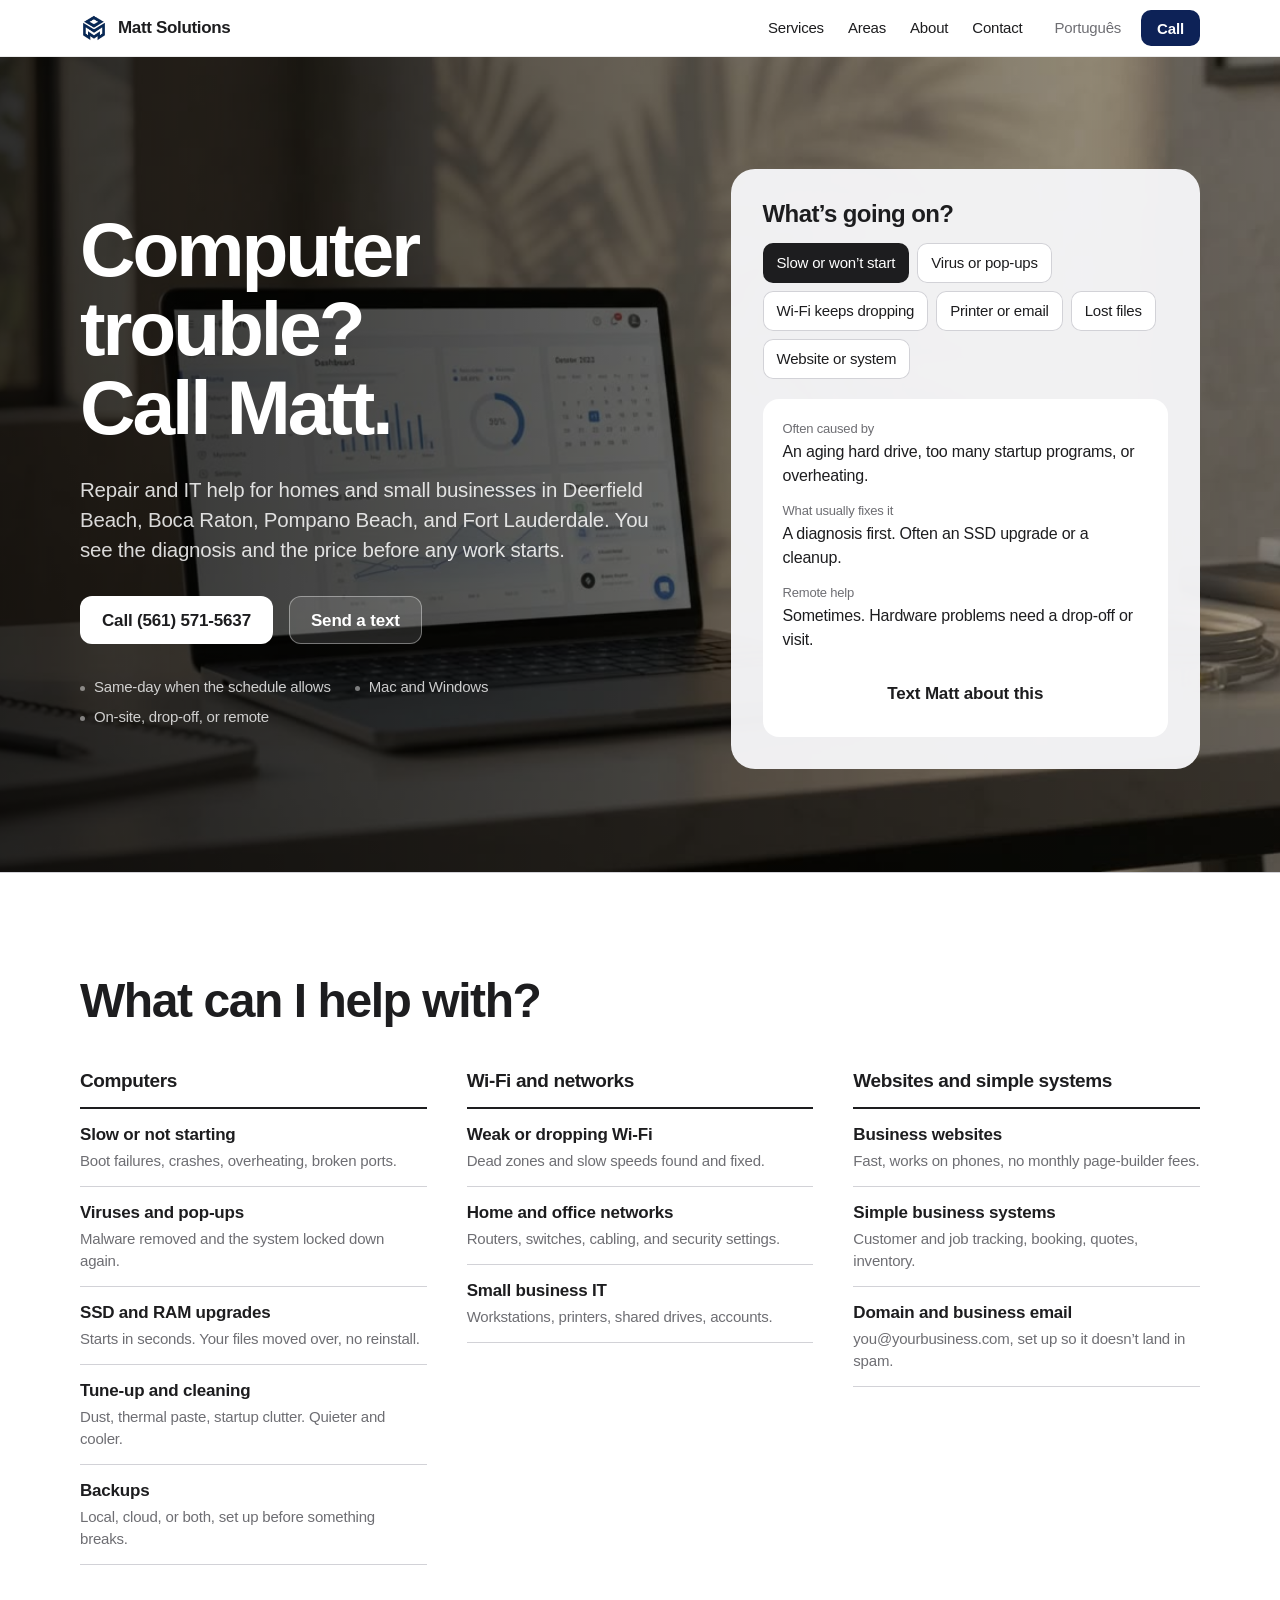
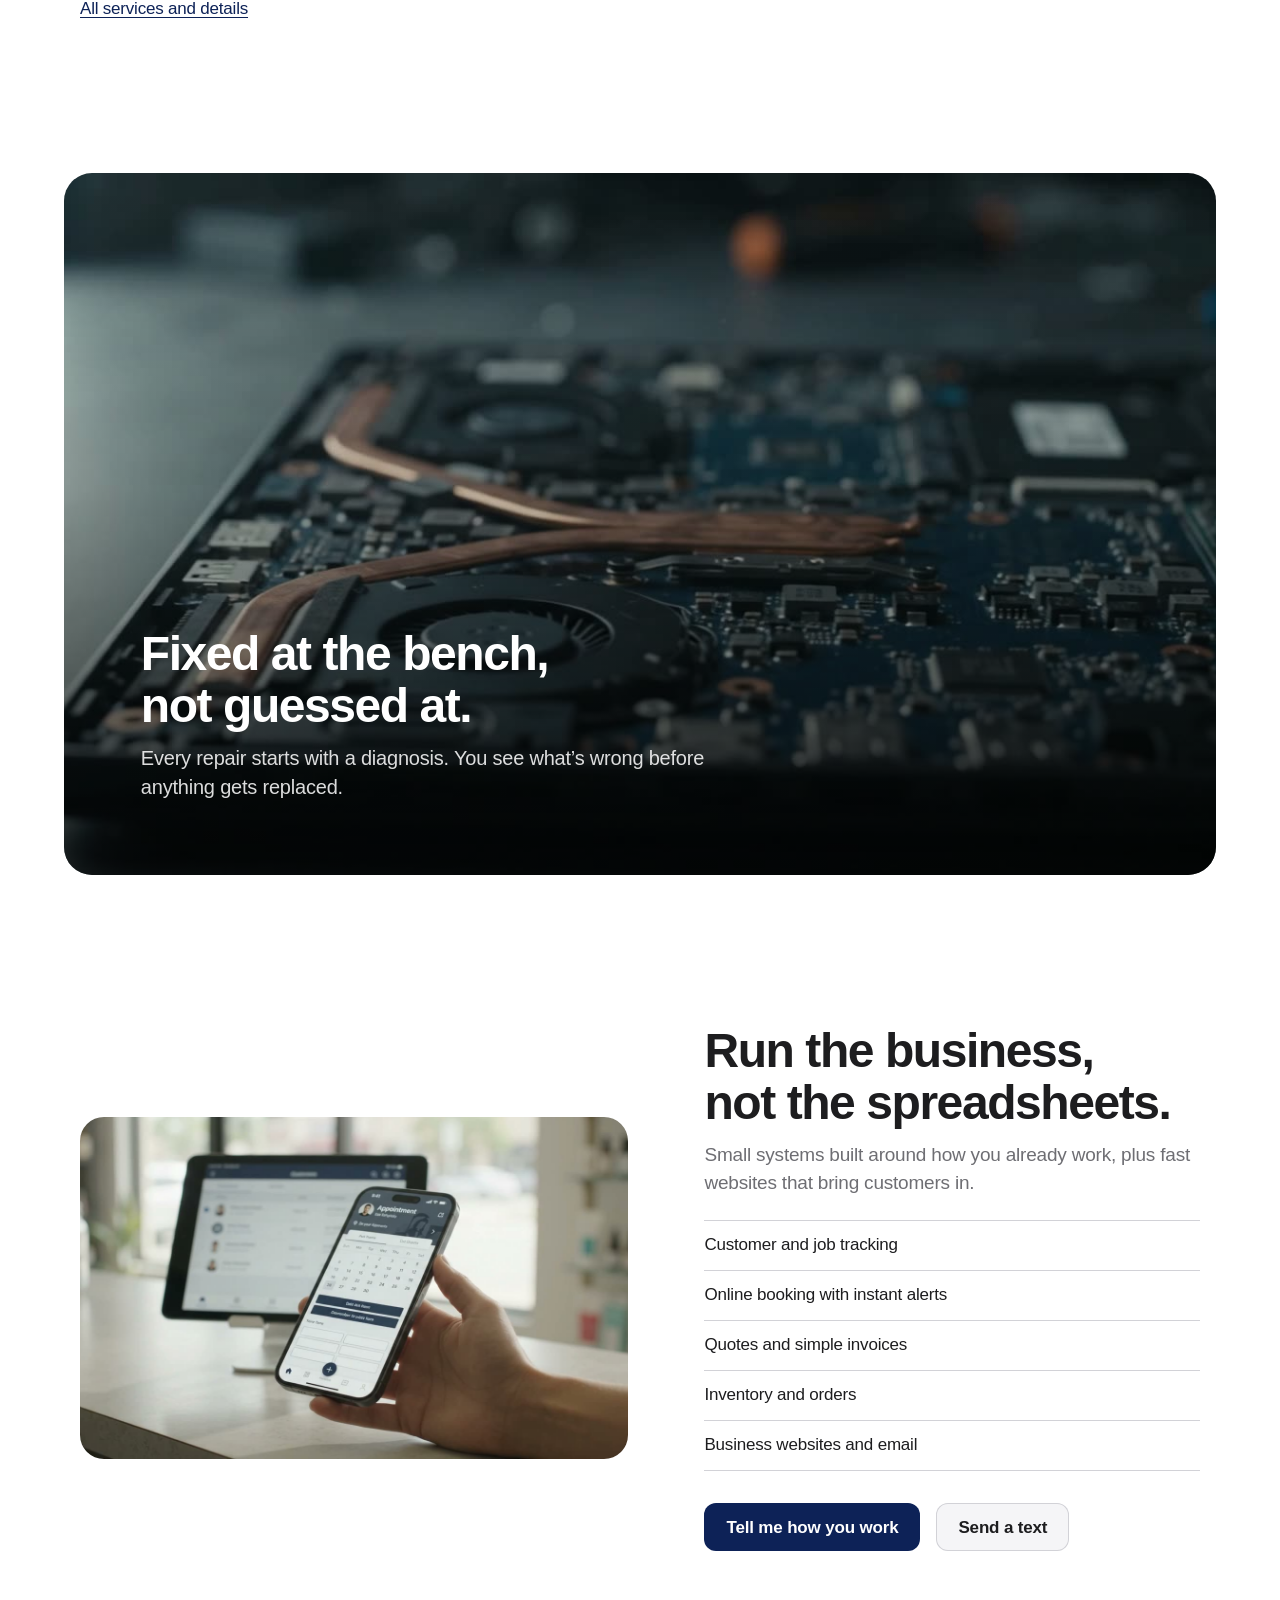
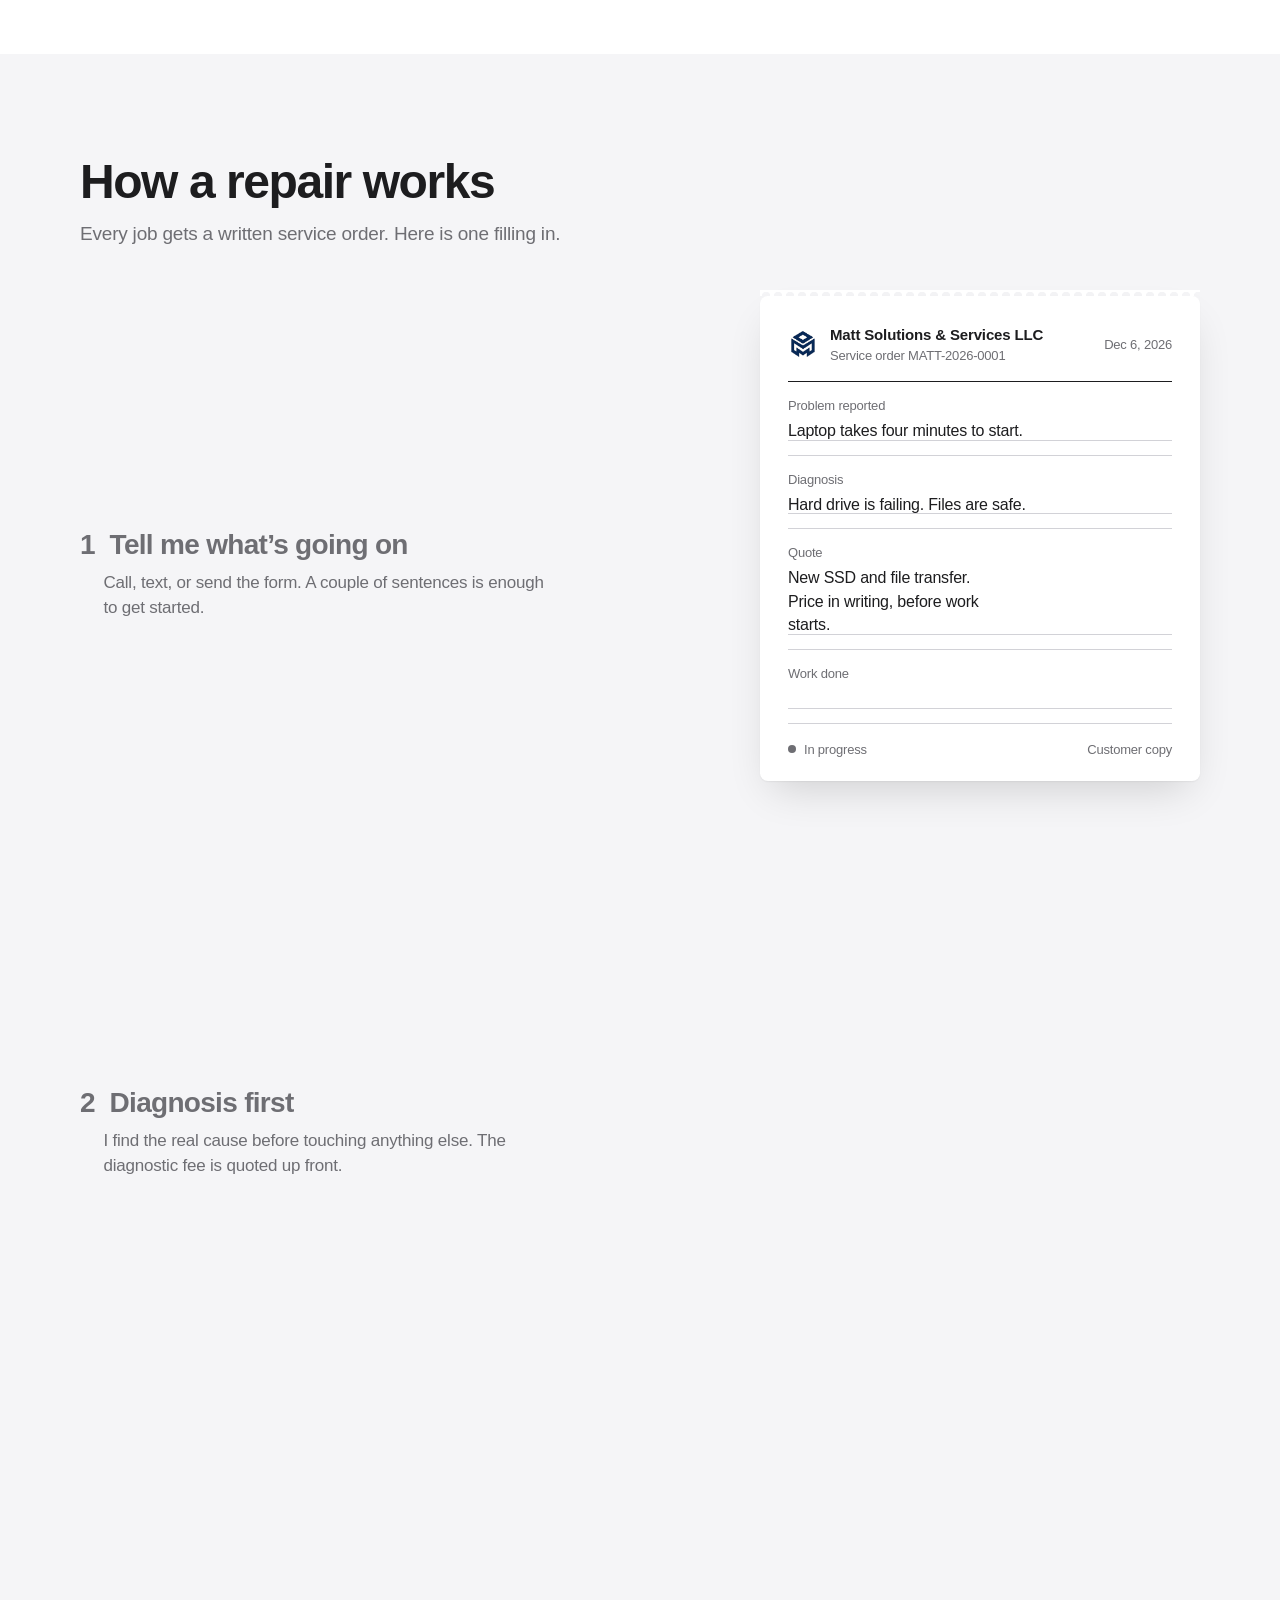
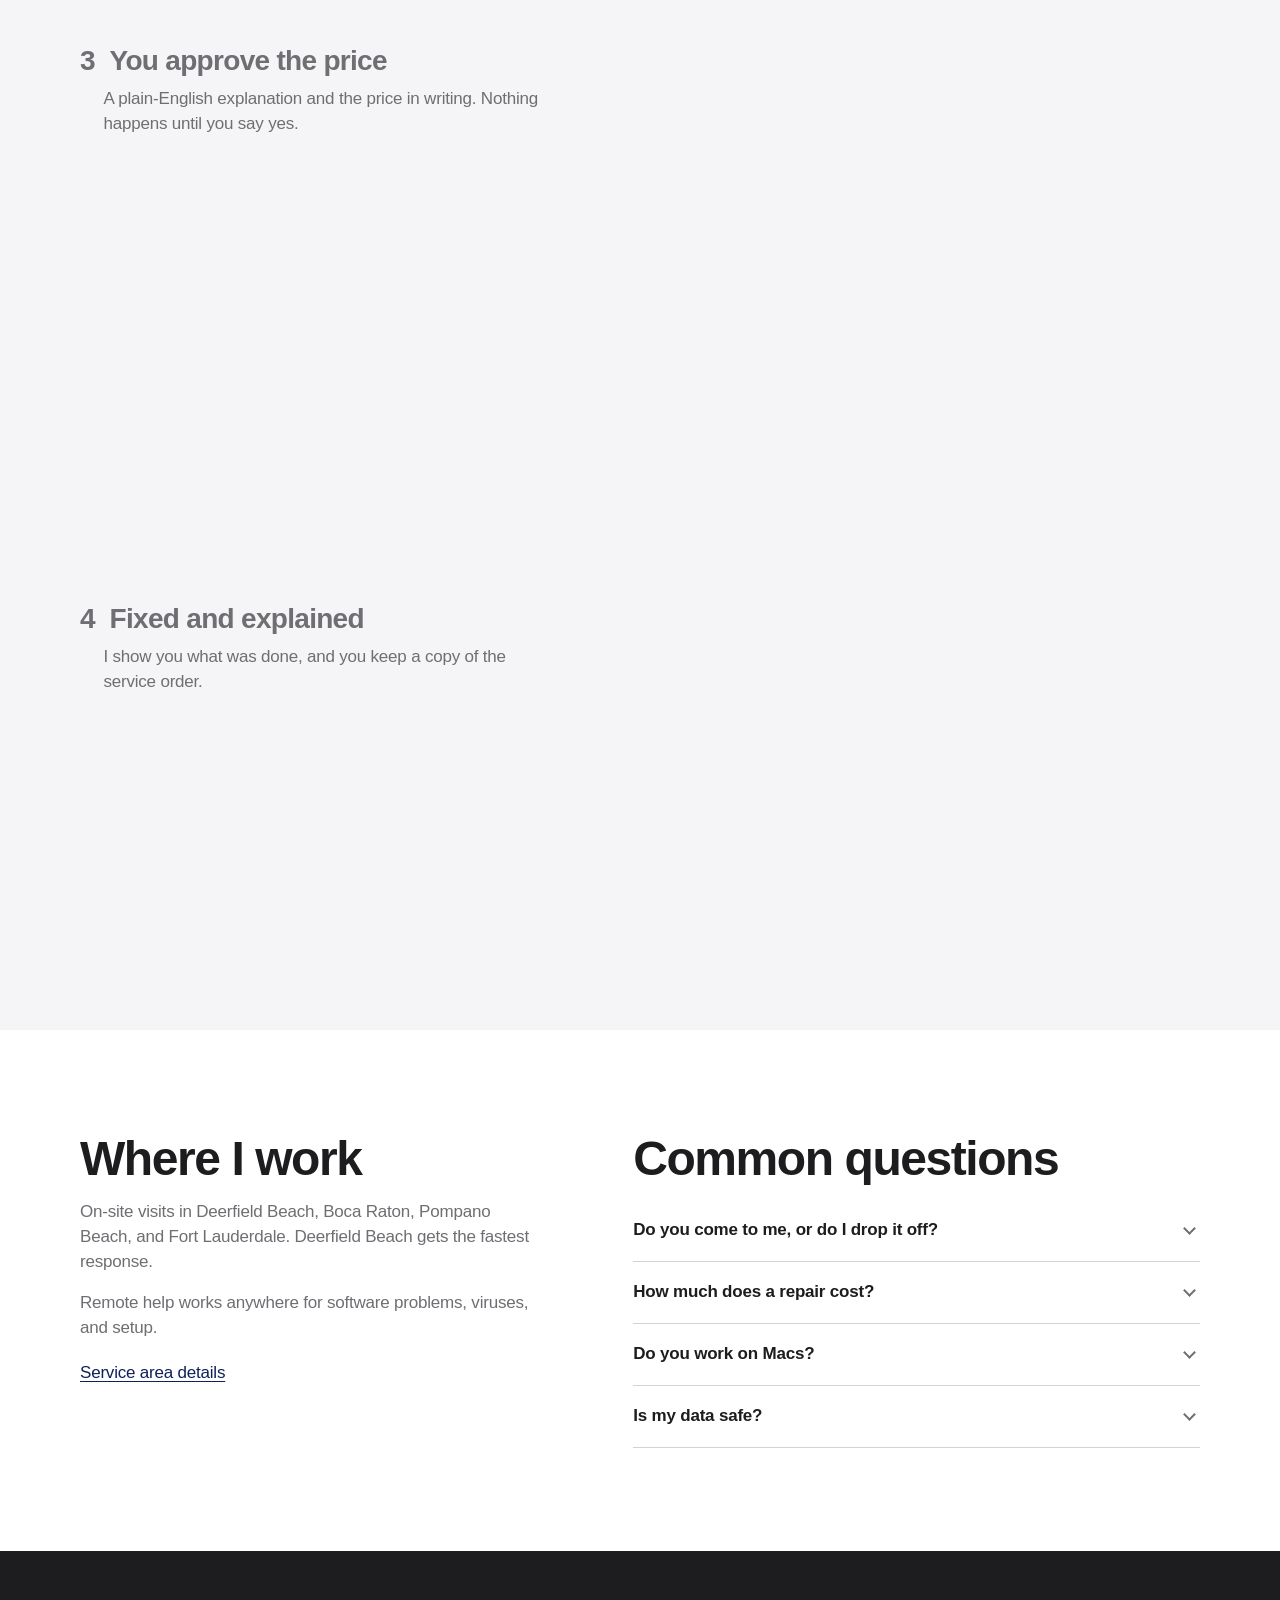
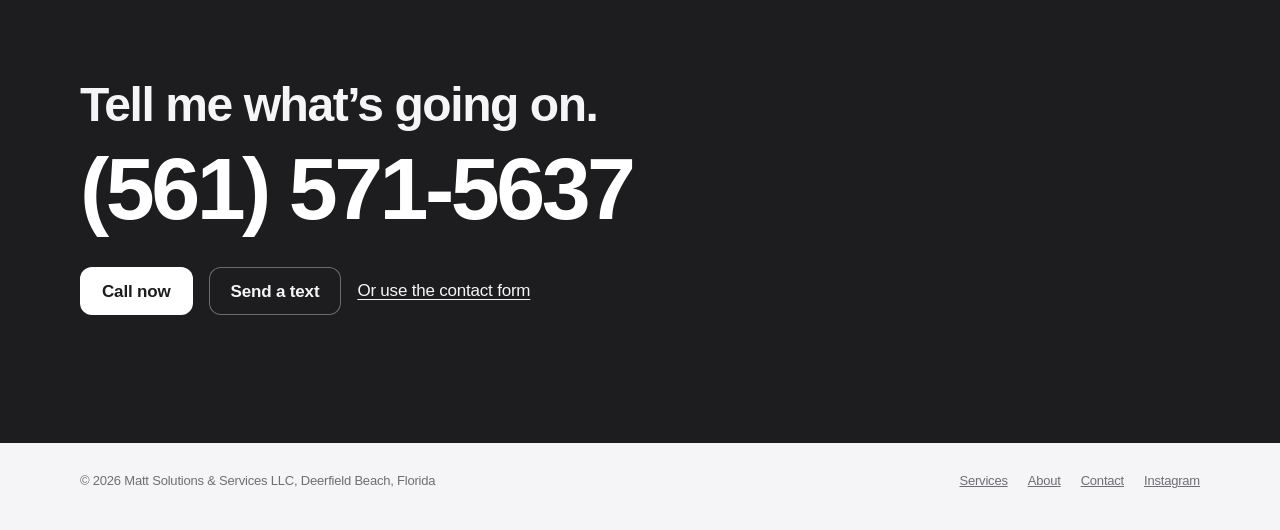
==== commit f68a11ff: "Switch public business number to Google Voice (561) 571-5637 (site, JSON-LD, og-image, SMS links) Co" ====
--- a/index.html
+++ b/index.html
@@ -4,7 +4,7 @@
   <meta charset="UTF-8" />
   <meta name="viewport" content="width=device-width, initial-scale=1.0" />
   <title>Matt Solutions & Services LLC | Computer Repair & IT Support — South Florida</title>
-  <meta name="description" content="Professional computer repair, IT support, virus removal, SSD upgrades, and network setup in Deerfield Beach, Boca Raton, Pompano Beach, and Fort Lauderdale. Call (754) 270-8385." />
+  <meta name="description" content="Professional computer repair, IT support, virus removal, SSD upgrades, and network setup in Deerfield Beach, Boca Raton, Pompano Beach, and Fort Lauderdale. Call (561) 571-5637." />
   <meta name="keywords" content="computer repair Deerfield Beach, IT support Boca Raton, virus removal Pompano Beach, computer fix Fort Lauderdale, South Florida IT" />
   <link rel="canonical" href="https://mattsolutionsfl.com/" />
   <link rel="alternate" hreflang="en" href="https://mattsolutionsfl.com/" />
@@ -14,7 +14,7 @@
   <!-- Open Graph -->
   <meta property="og:type" content="website" />
   <meta property="og:title" content="Matt Solutions & Services LLC | Computer Repair & IT Support" />
-  <meta property="og:description" content="Fast, reliable computer repair and IT support across South Florida. Call (754) 270-8385." />
+  <meta property="og:description" content="Fast, reliable computer repair and IT support across South Florida. Call (561) 571-5637." />
   <meta property="og:url" content="https://mattsolutionsfl.com/" />
   <meta property="og:site_name" content="Matt Solutions & Services LLC" />
   <meta property="og:image" content="https://mattsolutionsfl.com/og-image.jpg" />
@@ -25,7 +25,7 @@
     <link rel="icon" href="favicon.svg" type="image/svg+xml">
     <link rel="icon" href="logo.png" sizes="any" type="image/png">
     <link rel="apple-touch-icon" href="logo.png">
-    <link rel="stylesheet" href="home.css?v=1" />
+    <link rel="stylesheet" href="home.css?v=2" />
     <link rel="preload" as="image" href="media/hero.jpg" />
 
   <!-- JSON-LD LocalBusiness Schema -->
@@ -35,7 +35,7 @@
     "@type": "LocalBusiness",
     "name": "Matt Solutions & Services LLC",
     "url": "https://mattsolutionsfl.com",
-    "telephone": "+17542708385",
+    "telephone": "+15615715637",
     "email": "mattsolutionsfl@gmail.com",
     "description": "Professional computer repair, IT support, virus removal, SSD & RAM upgrades, network setup, and small business IT support across South Florida.",
     "areaServed": [
@@ -68,9 +68,19 @@
     </nav>
     <div class="nav-end">
       <a class="lang" href="index-pt.html" lang="pt-BR">Português</a>
-      <a class="btn btn-primary btn-small" href="tel:+17542708385">Call</a>
+      <a class="btn btn-primary btn-small" href="tel:+15615715637">Call</a>
+      <button class="menu-btn" type="button" aria-expanded="false" aria-controls="nav-sheet">Menu</button>
     </div>
   </div>
+  <nav class="nav-sheet" id="nav-sheet" hidden aria-label="Main">
+    <a href="index.html" aria-current="page">Home</a>
+    <a href="services.html">Services</a>
+    <a href="service-areas.html">Areas</a>
+    <a href="about.html">About</a>
+    <a href="contact.html">Contact</a>
+    <a href="index-pt.html" lang="pt-BR">Português</a>
+    <a class="btn btn-primary" href="tel:+15615715637">Call (561) 571-5637</a>
+  </nav>
 </header>
 
 <main id="main">
@@ -87,8 +97,8 @@
         <h1>Computer trouble? Call Matt.</h1>
         <p class="lede">Repair and IT help for homes and small businesses in Deerfield Beach, Boca Raton, Pompano Beach, and Fort Lauderdale. You see the diagnosis and the price before any work starts.</p>
         <div class="actions">
-          <a class="btn btn-primary" href="tel:+17542708385">Call (754) 270-8385</a>
-          <a class="btn btn-secondary" href="sms:+17542708385">Send a text</a>
+          <a class="btn btn-primary" href="tel:+15615715637">Call (561) 571-5637</a>
+          <a class="btn btn-secondary" href="sms:+15615715637">Send a text</a>
         </div>
         <ul class="facts">
           <li>Same-day when the schedule allows</li>
@@ -116,7 +126,7 @@
             <div><dt>Remote help</dt><dd data-k="remote">Sometimes. Hardware problems need a drop-off or visit.</dd></div>
           </dl>
           <p class="tip" data-k="tip" hidden></p>
-          <a class="btn btn-primary btn-block" id="answer-sms" href="sms:+17542708385?&amp;body=Hi%20Matt%2C%20my%20computer%20is%20slow%20or%20won%27t%20start.">Text Matt about this</a>
+          <a class="btn btn-primary btn-block" id="answer-sms" href="sms:+15615715637?&amp;body=Hi%20Matt%2C%20my%20computer%20is%20slow%20or%20won%27t%20start.">Text Matt about this</a>
         </div>
       </aside>
     </div>
@@ -191,7 +201,7 @@
         </ul>
         <div class="actions">
           <a class="btn btn-primary" href="contact.html">Tell me how you work</a>
-          <a class="btn btn-secondary" href="sms:+17542708385?&amp;body=Hi%20Matt%2C%20I%20need%20a%20website%20or%20a%20simple%20system%20for%20my%20business.">Send a text</a>
+          <a class="btn btn-secondary" href="sms:+15615715637?&amp;body=Hi%20Matt%2C%20I%20need%20a%20website%20or%20a%20simple%20system%20for%20my%20business.">Send a text</a>
         </div>
       </div>
     </div>
@@ -298,10 +308,10 @@
   <section class="call" aria-labelledby="call-title">
     <div class="wrap">
       <h2 id="call-title">Tell me what&rsquo;s going on.</h2>
-      <a class="big-phone" href="tel:+17542708385">(754) 270-8385</a>
+      <a class="big-phone" href="tel:+15615715637">(561) 571-5637</a>
       <div class="actions">
-        <a class="btn btn-primary" href="tel:+17542708385">Call now</a>
-        <a class="btn btn-secondary" href="sms:+17542708385">Send a text</a>
+        <a class="btn btn-primary" href="tel:+15615715637">Call now</a>
+        <a class="btn btn-secondary" href="sms:+15615715637">Send a text</a>
         <a class="text-link" href="contact.html">Or use the contact form</a>
       </div>
     </div>
@@ -321,6 +331,7 @@
   </div>
 </footer>
 
-<script src="home.js?v=1"></script>
+<script src="nav.js?v=1"></script>
+<script src="home.js?v=2"></script>
 </body>
 </html>
--- a/home.css
+++ b/home.css
@@ -324,3 +324,21 @@
 @media (prefers-reduced-motion: reduce) {
   .band-frame { --p: 1 !important; }
 }
+
+/* ---------- mobile menu (all pages) ---------- */
+.nav-links a[aria-current="page"] { color: var(--navy); font-weight: 600; }
+.menu-btn {
+  display: none; align-items: center; min-height: 36px; padding: 0 14px; border-radius: 10px;
+  background: transparent; border: 0; box-shadow: inset 0 0 0 1px var(--rule);
+  font: 600 .9375rem/1 var(--font); color: var(--ink); cursor: pointer;
+}
+.nav-sheet { background: rgba(255,255,255,.98); border-top: 1px solid rgba(0,0,0,.08); padding: 4px 16px 20px; }
+.nav-sheet a:not(.btn) { display: block; padding: 14px 0; font-size: 1.25rem; font-weight: 600; letter-spacing: -0.02em; color: var(--ink); text-decoration: none; border-bottom: 1px solid var(--rule); }
+.nav-sheet a[aria-current="page"] { color: var(--navy); }
+.nav-sheet .btn { width: 100%; margin-top: 16px; }
+@media (max-width: 900px) {
+  .menu-btn { display: inline-flex; }
+  .nav-end .lang { display: none; }
+  .nav-end { gap: 10px; }
+}
+@media (min-width: 901px) { .nav-sheet { display: none !important; } }
